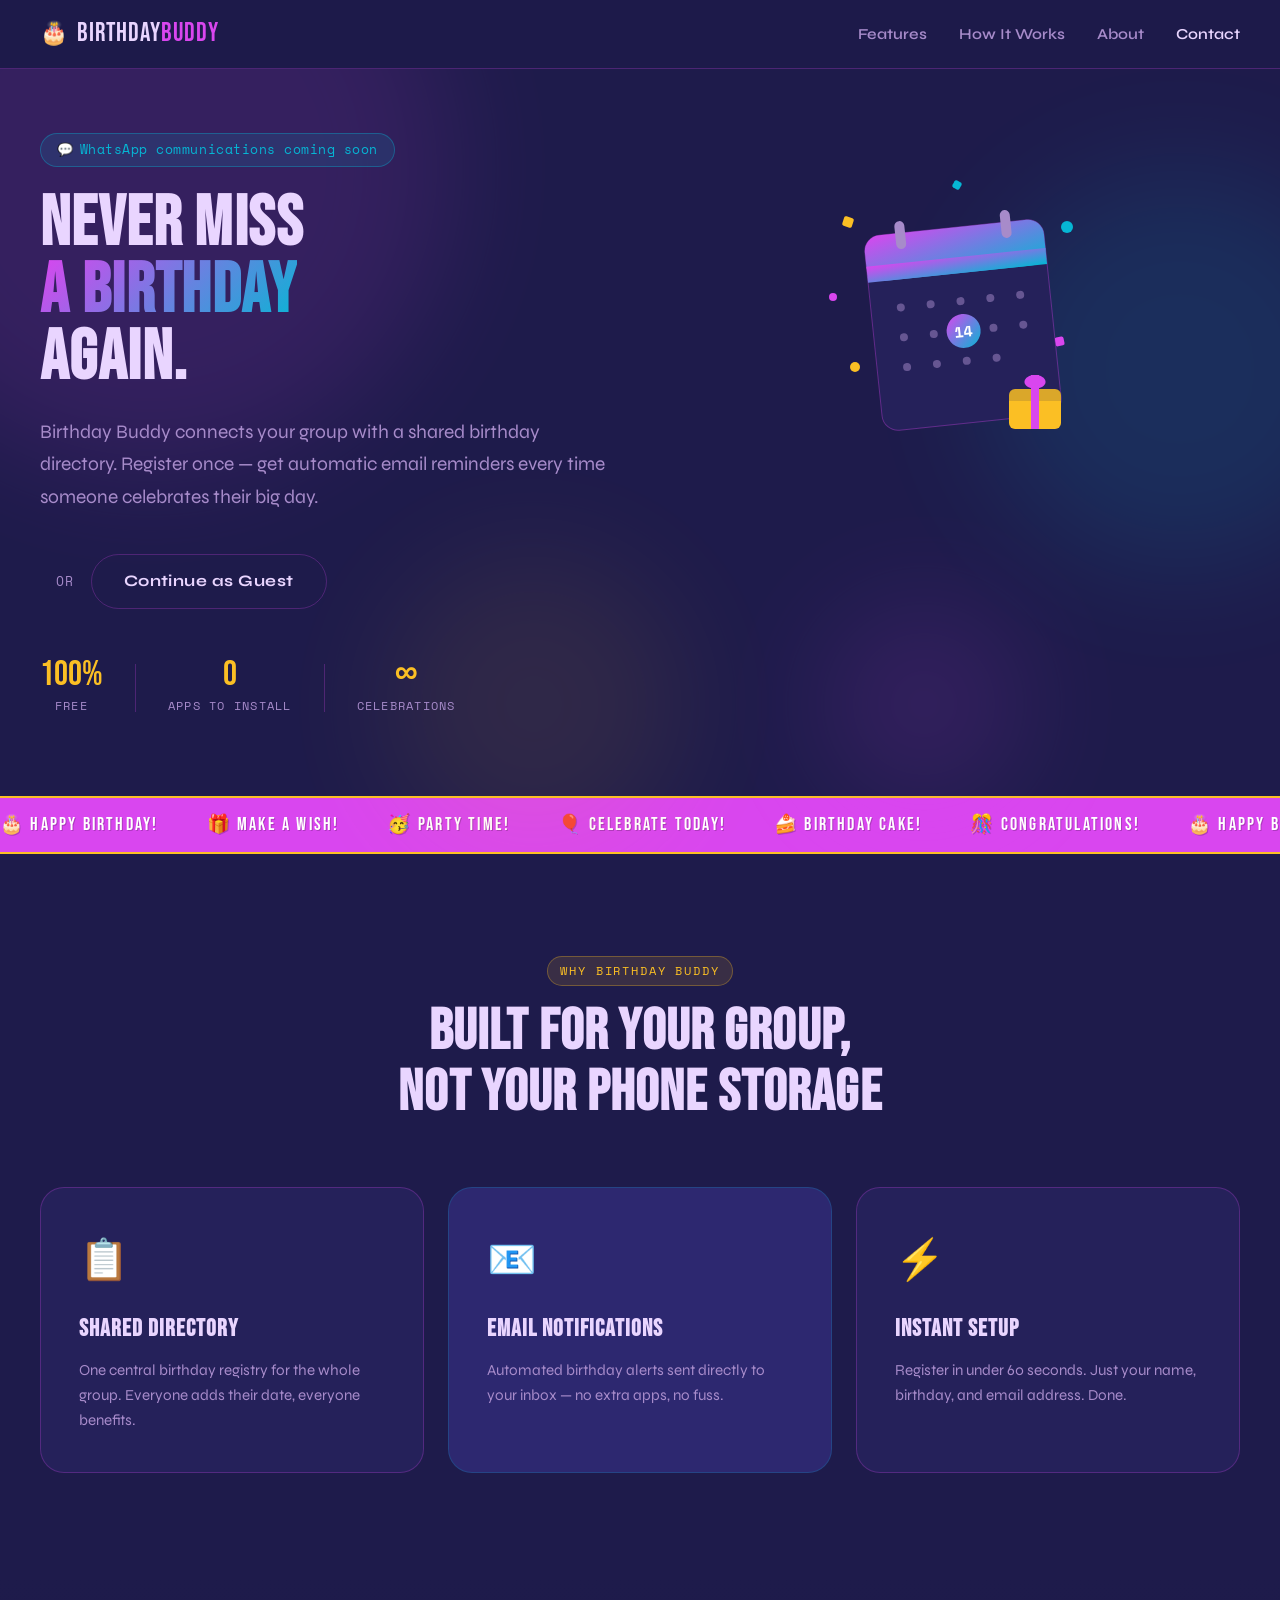
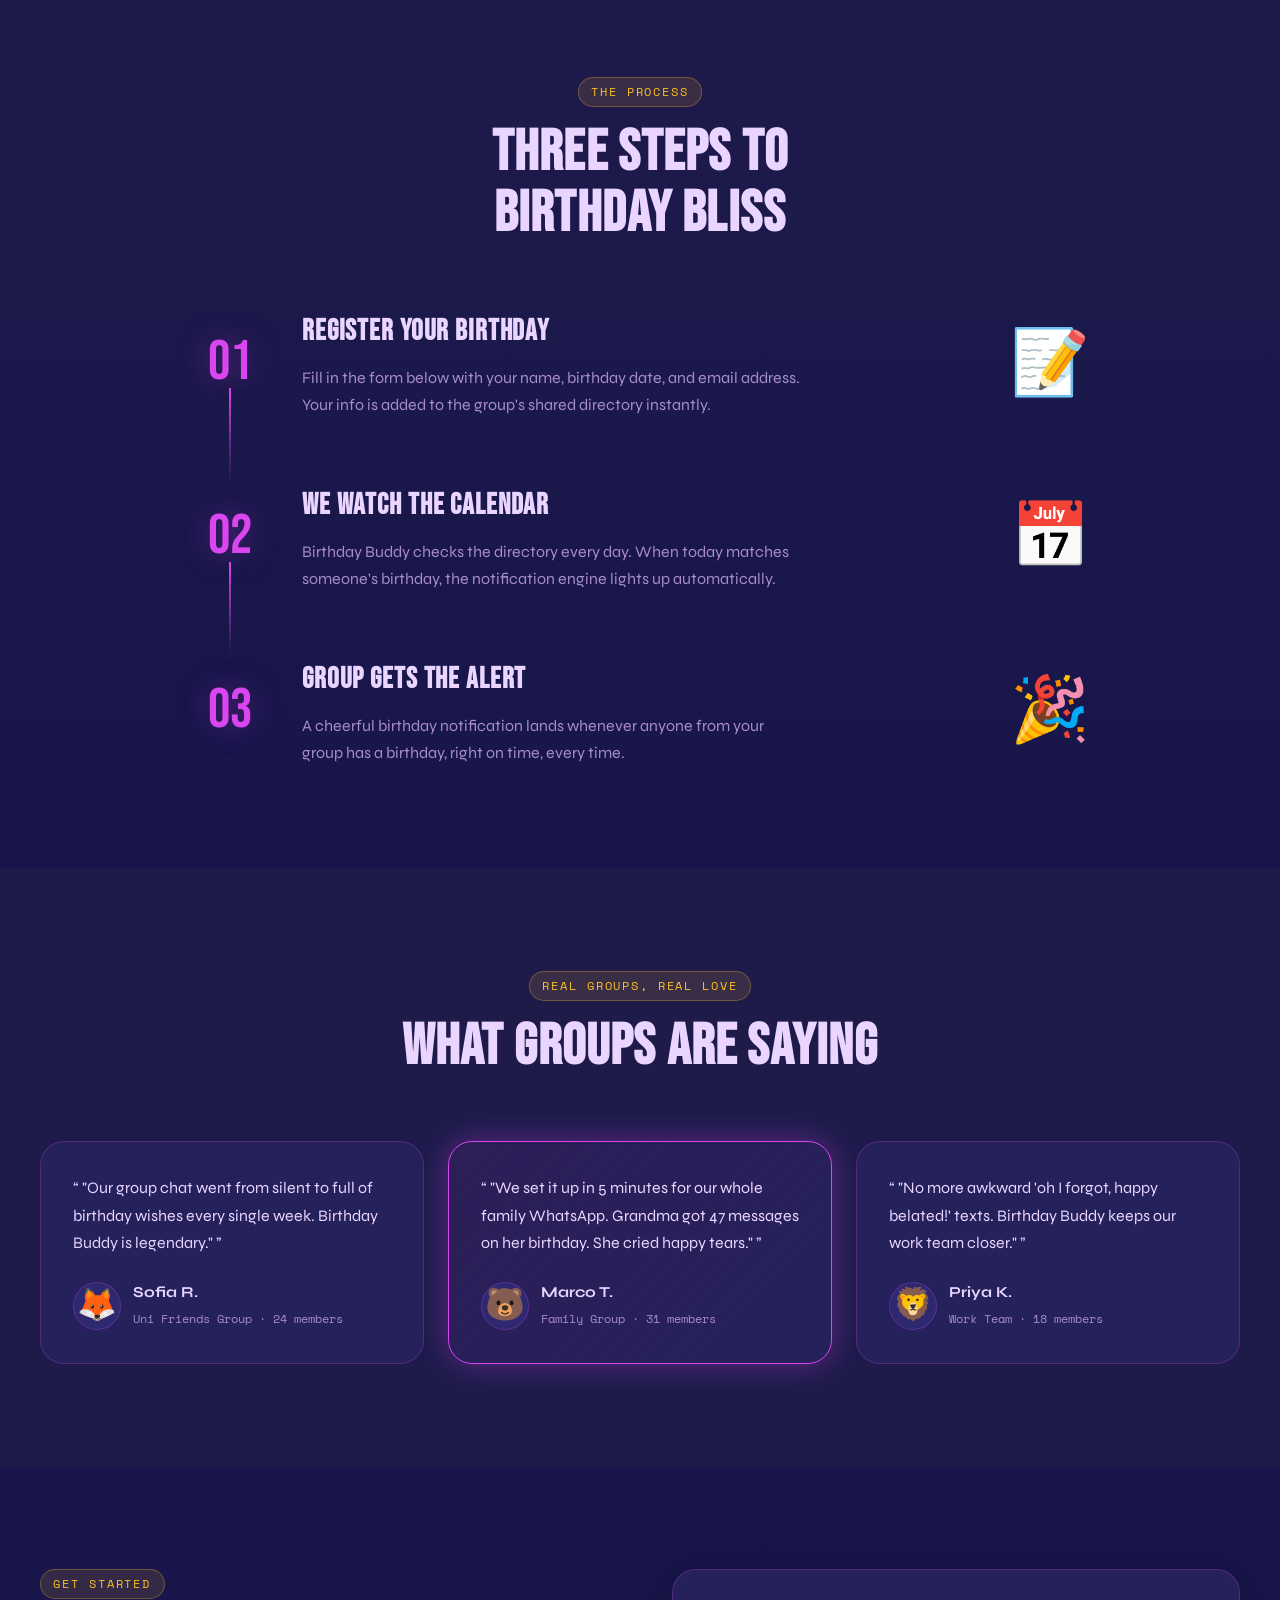
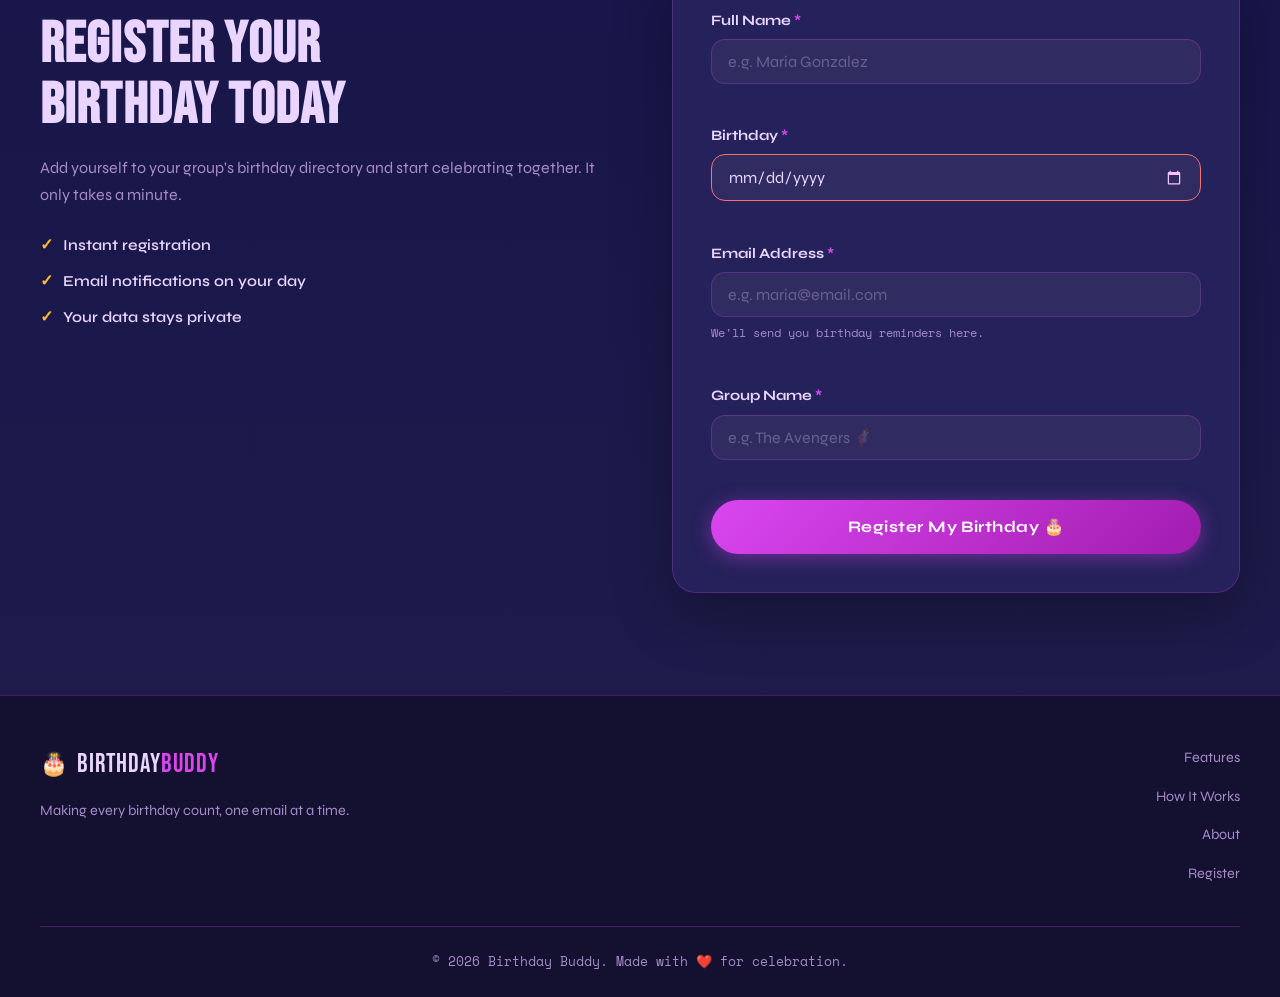
==== index.html @ da8ecb92 "Use absolute URLs for og:image and og:url Now that the site is deployed at birthday-buddy-ruby.verce" ====
<!DOCTYPE html>
<html lang="en">
<head>
  <meta charset="UTF-8" />
  <meta name="viewport" content="width=device-width, initial-scale=1.0" />
  <title>Birthday Buddy — Never Miss a Birthday Again</title>
  <meta name="description" content="Birthday Buddy lets group members register birthdays in a shared directory and receive automatic email notifications on the big day." />
  <meta property="og:type" content="website" />
  <meta property="og:url" content="https://birthday-buddy-ruby.vercel.app/" />
  <meta property="og:title" content="Birthday Buddy — Never Miss a Birthday Again" />
  <meta property="og:description" content="Birthday Buddy lets group members register birthdays in a shared directory and receive automatic email notifications on the big day." />
  <meta property="og:image" content="https://birthday-buddy-ruby.vercel.app/images/og-image.jpg" />
  <meta name="twitter:card" content="summary_large_image" />
  <link rel="preconnect" href="https://fonts.googleapis.com" />
  <link rel="preconnect" href="https://fonts.gstatic.com" crossorigin />
  <link href="https://fonts.googleapis.com/css2?family=Bebas+Neue&family=Syne:wght@400;600;700;800&family=Space+Mono:ital,wght@0,400;0,700;1,400&display=swap" rel="stylesheet" />
  <link rel="stylesheet" href="styles.css" />
  <!-- Google Identity Services -->
  <script src="https://accounts.google.com/gsi/client" async defer></script>
  <!-- EmailJS -->
  <script src="https://cdn.jsdelivr.net/npm/@emailjs/browser@4/dist/email.min.js"></script>
</head>
<body>

  <!-- ===== HEADER / NAV ===== -->
  <header class="site-header" role="banner">
    <nav class="nav container" aria-label="Main navigation">
      <a href="#" class="logo" aria-label="Birthday Buddy home">
        <span class="logo-icon" aria-hidden="true">🎂</span>
        <span class="logo-text">Birthday<span class="logo-accent">Buddy</span></span>
      </a>
      <button class="nav-toggle" aria-label="Open menu" aria-expanded="false" aria-controls="nav-menu">
        <span class="hamburger" aria-hidden="true"></span>
      </button>
      <ul class="nav-links" id="nav-menu" role="list">
        <li><a href="#features">Features</a></li>
        <li><a href="#how-it-works">How It Works</a></li>
        <li><a href="about.html">About</a></li>
        <li><a href="#contact">Contact</a></li>
        <li id="nav-auth-signed-in" hidden>
          <a href="dashboard.html" class="nav-user-link" aria-label="Go to your dashboard">
            <img id="nav-avatar" src="" alt="" class="nav-avatar" width="32" height="32" />
            <span id="nav-username"></span>
            <span class="nav-dashboard-label">Dashboard</span>
          </a>
        </li>
      </ul>
    </nav>
  </header>

  <!-- Join group banner — shown when arriving via invite link -->
  <div class="join-banner" id="join-banner" hidden role="status" aria-live="polite">
    <div class="container join-banner-inner">
      <span class="join-banner-icon" aria-hidden="true">🎉</span>
      <p>You've been invited to join <strong id="join-group-name"></strong> on Birthday Buddy — fill in your details below!</p>
      <button class="join-banner-close" id="join-banner-close" aria-label="Dismiss banner">✕</button>
    </div>
  </div>

  <main>

    <!-- ===== HERO ===== -->
    <section class="hero" aria-labelledby="hero-heading">
      <div class="hero-bg-shapes" aria-hidden="true">
        <span class="shape shape-1"></span>
        <span class="shape shape-2"></span>
        <span class="shape shape-3"></span>
        <span class="shape shape-4"></span>
      </div>
      <div class="container hero-inner">
        <div class="hero-copy">
          <div class="hero-badge">
            <span>💬</span> WhatsApp communications coming soon
          </div>
          <h1 id="hero-heading" class="hero-title">
            Never Miss<br />
            <span class="highlight">A Birthday</span><br />
            Again.
          </h1>
          <p class="hero-subtitle">
            Birthday Buddy connects your group with a shared birthday directory.
            Register once — get automatic email reminders every time someone celebrates their big day.
          </p>
          <!-- Signed-out: sign in or guest -->
          <div class="hero-auth" id="hero-auth-signed-out">
            <div id="hero-signin-container"></div>
            <span class="hero-auth-or" aria-hidden="true">or</span>
            <button class="btn btn-ghost" id="guest-btn">Continue as Guest</button>
          </div>
          <!-- Signed-in: go to dashboard -->
          <div class="hero-auth" id="hero-auth-signed-in" hidden>
            <a href="dashboard.html" class="btn btn-primary">My Profile</a>
            <a href="#how-it-works" class="btn btn-ghost">See How It Works</a>
          </div>
          <div class="hero-stats" role="list" aria-label="Key stats">
            <div class="stat" role="listitem">
              <span class="stat-value">100%</span>
              <span class="stat-label">Free</span>
            </div>
            <div class="stat-divider" aria-hidden="true"></div>
            <div class="stat" role="listitem">
              <span class="stat-value">0</span>
              <span class="stat-label">Apps to Install</span>
            </div>
            <div class="stat-divider" aria-hidden="true"></div>
            <div class="stat" role="listitem">
              <span class="stat-value">∞</span>
              <span class="stat-label">Celebrations</span>
            </div>
          </div>
        </div>

        <div class="hero-illustration" aria-hidden="true">
          <svg viewBox="0 0 320 320" fill="none" xmlns="http://www.w3.org/2000/svg">
            <defs>
              <linearGradient id="hero-illo-gradient" x1="0" y1="0" x2="1" y2="1">
                <stop offset="0" stop-color="#D946EF"/>
                <stop offset="1" stop-color="#06B6D4"/>
              </linearGradient>
            </defs>

            <!-- confetti -->
            <g>
              <g transform="rotate(18 45 65)"><rect class="illo-bob" x="40" y="60" width="10" height="10" rx="2" fill="#FBBF24"/></g>
              <circle class="illo-bob-delay" cx="264" cy="70" r="6" fill="#06B6D4"/>
              <g transform="rotate(-12 256 184)"><rect class="illo-bob-delay" x="252" y="180" width="9" height="9" rx="2" fill="#D946EF"/></g>
              <circle class="illo-bob" cx="52" cy="210" r="5" fill="#FBBF24"/>
              <g transform="rotate(30 154 28)"><rect class="illo-bob" x="150" y="24" width="8" height="8" rx="2" fill="#06B6D4"/></g>
              <circle class="illo-bob-delay" cx="30" cy="140" r="4" fill="#D946EF"/>
            </g>

            <!-- calendar card -->
            <g transform="rotate(-6 160 168)">
              <rect x="70" y="70" width="180" height="196" rx="16" fill="var(--color-bg-card)" stroke="#D946EF" stroke-opacity="0.35"/>
              <rect x="70" y="70" width="180" height="46" rx="16" fill="url(#hero-illo-gradient)"/>
              <rect x="70" y="100" width="180" height="16" fill="url(#hero-illo-gradient)"/>
              <rect x="102" y="58" width="10" height="28" rx="5" fill="#a78bca"/>
              <rect x="208" y="58" width="10" height="28" rx="5" fill="#a78bca"/>

              <g fill="#a78bca" opacity="0.5">
                <circle cx="100" cy="144" r="4"/><circle cx="130" cy="144" r="4"/><circle cx="160" cy="144" r="4"/><circle cx="190" cy="144" r="4"/><circle cx="220" cy="144" r="4"/>
                <circle cx="100" cy="174" r="4"/><circle cx="130" cy="174" r="4"/><circle cx="190" cy="174" r="4"/><circle cx="220" cy="174" r="4"/>
                <circle cx="100" cy="204" r="4"/><circle cx="130" cy="204" r="4"/><circle cx="160" cy="204" r="4"/><circle cx="190" cy="204" r="4"/>
              </g>

              <circle cx="160" cy="174" r="17" fill="url(#hero-illo-gradient)"/>
              <text x="160" y="180" text-anchor="middle" font-family="var(--font-mono)" font-size="15" fill="white" font-weight="700">14</text>
            </g>

            <!-- gift box -->
            <g transform="translate(206 218)">
              <rect x="0" y="14" width="52" height="40" rx="6" fill="#FBBF24"/>
              <rect x="0" y="14" width="52" height="12" fill="#1E1B4B" opacity="0.15"/>
              <rect x="22" y="0" width="8" height="54" fill="#D946EF"/>
              <path d="M26 0 C14 0 10 12 26 14 C42 12 38 0 26 0Z" fill="#D946EF"/>
            </g>
          </svg>
        </div>
      </div>
      <div class="hero-marquee" aria-hidden="true">
        <div class="marquee-track">
          <span>🎂 Happy Birthday!</span>
          <span>🎁 Make a Wish!</span>
          <span>🥳 Party Time!</span>
          <span>🎈 Celebrate Today!</span>
          <span>🍰 Birthday Cake!</span>
          <span>🎊 Congratulations!</span>
          <span>🎂 Happy Birthday!</span>
          <span>🎁 Make a Wish!</span>
          <span>🥳 Party Time!</span>
          <span>🎈 Celebrate Today!</span>
          <span>🍰 Birthday Cake!</span>
          <span>🎊 Congratulations!</span>
        </div>
      </div>
    </section>

    <!-- ===== FEATURES ===== -->
    <section class="features section" id="features" aria-labelledby="features-heading">
      <div class="container">
        <div class="section-header">
          <p class="section-label">Why Birthday Buddy</p>
          <h2 id="features-heading" class="section-title">Built for Your Group,<br />Not Your Phone Storage</h2>
        </div>
        <div class="features-grid">

          <article class="feature-card" tabindex="0">
            <div class="feature-icon" aria-hidden="true">📋</div>
            <h3 class="feature-title">Shared Directory</h3>
            <p class="feature-desc">
              One central birthday registry for the whole group. Everyone adds their date, everyone benefits.
            </p>
          </article>

          <article class="feature-card feature-card--accent" tabindex="0">
            <div class="feature-icon" aria-hidden="true">📧</div>
            <h3 class="feature-title">Email Notifications</h3>
            <p class="feature-desc">
              Automated birthday alerts sent directly to your inbox — no extra apps, no fuss.
            </p>
          </article>

          <article class="feature-card" tabindex="0">
            <div class="feature-icon" aria-hidden="true">⚡</div>
            <h3 class="feature-title">Instant Setup</h3>
            <p class="feature-desc">
              Register in under 60 seconds. Just your name, birthday, and email address. Done.
            </p>
          </article>

        </div>
      </div>
    </section>

    <!-- ===== HOW IT WORKS ===== -->
    <section class="how-it-works section" id="how-it-works" aria-labelledby="hiw-heading">
      <div class="container">
        <div class="section-header">
          <p class="section-label">The Process</p>
          <h2 id="hiw-heading" class="section-title">Three Steps to<br />Birthday Bliss</h2>
        </div>
        <ol class="steps-list" role="list">

          <li class="step">
            <div class="step-number" aria-hidden="true">01</div>
            <div class="step-content">
              <h3 class="step-title">Register Your Birthday</h3>
              <p class="step-desc">
                Fill in the form below with your name, birthday date, and email address.
                Your info is added to the group's shared directory instantly.
              </p>
            </div>
            <div class="step-visual" aria-hidden="true">📝</div>
          </li>

          <li class="step step--reverse">
            <div class="step-number" aria-hidden="true">02</div>
            <div class="step-content">
              <h3 class="step-title">We Watch the Calendar</h3>
              <p class="step-desc">
                Birthday Buddy checks the directory every day. When today matches someone's birthday,
                the notification engine lights up automatically.
              </p>
            </div>
            <div class="step-visual" aria-hidden="true">📅</div>
          </li>

          <li class="step">
            <div class="step-number" aria-hidden="true">03</div>
            <div class="step-content">
              <h3 class="step-title">Group Gets the Alert</h3>
              <p class="step-desc">
                A cheerful birthday notification lands whenever anyone from your group has a birthday, right on time, every time.
              </p>
            </div>
            <div class="step-visual" aria-hidden="true">🎉</div>
          </li>

        </ol>
      </div>
    </section>

    <!-- ===== TESTIMONIALS ===== -->
    <section class="testimonials section" aria-labelledby="testimonials-heading">
      <div class="container">
        <div class="section-header">
          <p class="section-label">Real Groups, Real Love</p>
          <h2 id="testimonials-heading" class="section-title">What Groups Are Saying</h2>
        </div>
        <div class="testimonials-grid">

          <blockquote class="testimonial-card">
            <p class="testimonial-text">
              "Our group chat went from silent to full of birthday wishes every single week. Birthday Buddy is legendary."
            </p>
            <footer class="testimonial-author">
              <span class="author-avatar" aria-hidden="true">🦊</span>
              <div>
                <cite class="author-name">Sofia R.</cite>
                <span class="author-group">Uni Friends Group · 24 members</span>
              </div>
            </footer>
          </blockquote>

          <blockquote class="testimonial-card testimonial-card--featured">
            <p class="testimonial-text">
              "We set it up in 5 minutes for our whole family WhatsApp. Grandma got 47 messages on her birthday. She cried happy tears."
            </p>
            <footer class="testimonial-author">
              <span class="author-avatar" aria-hidden="true">🐻</span>
              <div>
                <cite class="author-name">Marco T.</cite>
                <span class="author-group">Family Group · 31 members</span>
              </div>
            </footer>
          </blockquote>

          <blockquote class="testimonial-card">
            <p class="testimonial-text">
              "No more awkward 'oh I forgot, happy belated!' texts. Birthday Buddy keeps our work team closer."
            </p>
            <footer class="testimonial-author">
              <span class="author-avatar" aria-hidden="true">🦁</span>
              <div>
                <cite class="author-name">Priya K.</cite>
                <span class="author-group">Work Team · 18 members</span>
              </div>
            </footer>
          </blockquote>

        </div>
      </div>
    </section>

    <!-- ===== CONTACT FORM ===== -->
    <section class="contact section" id="contact" aria-labelledby="contact-heading">
      <div class="container contact-inner">
        <div class="contact-info">
          <p class="section-label">Get Started</p>
          <h2 id="contact-heading" class="section-title">Register Your<br />Birthday Today</h2>
          <p class="contact-desc">
            Add yourself to your group's birthday directory and start celebrating together.
            It only takes a minute.
          </p>
          <ul class="contact-perks" role="list">
            <li><span aria-hidden="true">✓</span> Instant registration</li>
            <li><span aria-hidden="true">✓</span> Email notifications on your day</li>
            <li><span aria-hidden="true">✓</span> Your data stays private</li>
          </ul>
        </div>

        <div class="form-wrapper">
          <form class="contact-form" id="birthday-form" novalidate aria-label="Birthday registration form">
            <div class="form-group">
              <label for="full-name">Full Name <span class="required" aria-label="required">*</span></label>
              <input
                type="text"
                id="full-name"
                name="fullName"
                placeholder="e.g. Maria Gonzalez"
                autocomplete="name"
                required
                aria-required="true"
                aria-describedby="name-error"
              />
              <span class="field-error" id="name-error" role="alert" aria-live="polite"></span>
            </div>

            <div class="form-group">
              <label for="birthday">Birthday <span class="required" aria-label="required">*</span></label>
              <input
                type="date"
                id="birthday"
                name="birthday"
                required
                aria-required="true"
                aria-describedby="birthday-error"
              />
              <span class="field-error" id="birthday-error" role="alert" aria-live="polite"></span>
            </div>

            <div class="form-group">
              <label for="email">Email Address <span class="required" aria-label="required">*</span></label>
              <input
                type="email"
                id="email"
                name="email"
                placeholder="e.g. maria@email.com"
                autocomplete="email"
                required
                aria-required="true"
                aria-describedby="email-error email-hint"
              />
              <span class="field-hint" id="email-hint">We'll send you birthday reminders here.</span>
              <span class="field-error" id="email-error" role="alert" aria-live="polite"></span>
            </div>

            <div class="form-group">
              <label for="group-name">Group Name <span class="required" aria-label="required">*</span></label>
              <input
                type="text"
                id="group-name"
                name="groupName"
                placeholder="e.g. The Avengers 🦸"
                required
                aria-required="true"
                aria-describedby="group-error"
              />
              <span class="field-error" id="group-error" role="alert" aria-live="polite"></span>
            </div>

            <button type="submit" class="btn btn-primary btn-full">
              <span class="btn-text">Register My Birthday 🎂</span>
              <span class="btn-loading" aria-hidden="true">Sending...</span>
            </button>

            <div class="form-success" id="form-success" role="alert" aria-live="polite" hidden>
              <span aria-hidden="true">🎉</span>
              <strong>You're on the list!</strong> Check your inbox — we've sent you a confirmation. You'll receive email reminders on every group member's birthday.
            </div>
          </form>
        </div>
      </div>
    </section>

  </main>

  <!-- ===== GROUP BIRTHDAY VIEW (shown after guest registers via invite) ===== -->
  <section class="group-view section" id="group-view" hidden aria-labelledby="group-view-heading">
    <div class="container">
      <div class="section-header">
        <p class="section-label">Your Group</p>
        <h2 id="group-view-heading" class="section-title">Birthdays in<br /><span id="group-view-name"></span></h2>
      </div>
      <div id="group-members-list" class="group-members-grid"></div>
      <div class="group-view-cta" id="group-view-cta">
        <div class="group-view-cta-card">
          <div class="group-view-cta-icon" aria-hidden="true">🎂</div>
          <h3 class="group-view-cta-title">Want to create your own group?</h3>
          <p class="group-view-cta-desc">Sign in with Google to create and manage birthday groups for your friends, family, or team.</p>
          <div id="group-view-signin"></div>
        </div>
      </div>
    </div>
  </section>

  <!-- ===== FOOTER ===== -->
  <footer class="site-footer" role="contentinfo">
    <div class="container footer-inner">
      <div class="footer-brand">
        <a href="#" class="logo" aria-label="Birthday Buddy home">
          <span class="logo-icon" aria-hidden="true">🎂</span>
          <span class="logo-text">Birthday<span class="logo-accent">Buddy</span></span>
        </a>
        <p class="footer-tagline">Making every birthday count, one email at a time.</p>
      </div>
      <nav class="footer-nav" aria-label="Footer navigation">
        <ul role="list">
          <li><a href="#features">Features</a></li>
          <li><a href="#how-it-works">How It Works</a></li>
          <li><a href="about.html">About</a></li>
          <li><a href="#contact">Register</a></li>
        </ul>
      </nav>
    </div>
    <div class="footer-bottom container">
      <p>&copy; <span id="footer-year"></span> Birthday Buddy. Made with <span aria-label="love">❤️</span> for celebration.</p>
    </div>
  </footer>

  <script src="app.js"></script>
</body>
</html>
---- styles.css ----
/* =============================================
   BIRTHDAY BUDDY — RETRO VINTAGE STYLESHEET
   ============================================= */

/* === TOKENS === */
:root {
  --color-primary:    #D946EF;
  --color-secondary:  #06B6D4;
  --color-accent:     #FBBF24;
  --color-bg:         #1E1B4B;
  --color-bg-card:    #25215a;
  --color-bg-card2:   #2d2870;
  --color-text:       #E9D5FF;
  --color-text-muted: #a78bca;
  --color-border:     rgba(217,70,239,0.25);

  --font-display: 'Bebas Neue', sans-serif;
  --font-body:    'Syne', sans-serif;
  --font-mono:    'Space Mono', monospace;

  --radius-sm:  6px;
  --radius-md:  14px;
  --radius-lg:  24px;
  --radius-pill: 999px;

  --shadow-glow-primary:   0 0 30px rgba(217,70,239,0.35);
  --shadow-glow-secondary: 0 0 30px rgba(6,182,212,0.35);
  --shadow-glow-accent:    0 0 24px rgba(251,191,36,0.4);

  --transition: 0.25s ease;
  --container-w: 1200px;
  --section-py: clamp(4rem, 8vw, 7rem);
}

/* === RESET === */
*, *::before, *::after { box-sizing: border-box; margin: 0; padding: 0; }

html { scroll-behavior: smooth; -webkit-text-size-adjust: 100%; }

body {
  background-color: var(--color-bg);
  color: var(--color-text);
  font-family: var(--font-body);
  font-size: 1rem;
  line-height: 1.65;
  overflow-x: hidden;
}

img, svg { display: block; max-width: 100%; }
a { color: inherit; text-decoration: none; }
ul, ol { list-style: none; }
button { cursor: pointer; border: none; background: none; font: inherit; }

/* === FOCUS VISIBLE === */
:focus-visible {
  outline: 2px solid var(--color-accent);
  outline-offset: 3px;
  border-radius: var(--radius-sm);
}

/* === SCROLLBAR === */
::-webkit-scrollbar { width: 8px; }
::-webkit-scrollbar-track { background: var(--color-bg); }
::-webkit-scrollbar-thumb { background: var(--color-primary); border-radius: var(--radius-pill); }

/* === CONTAINER === */
.container {
  width: min(var(--container-w), 100% - 2rem);
  margin-inline: auto;
}

/* === SECTION === */
.section { padding-block: var(--section-py); }

.section-header {
  text-align: center;
  margin-bottom: clamp(2.5rem, 5vw, 4rem);
}

.section-label {
  display: inline-block;
  font-family: var(--font-mono);
  font-size: 0.78rem;
  letter-spacing: 0.15em;
  text-transform: uppercase;
  color: var(--color-accent);
  background: rgba(251,191,36,0.12);
  border: 1px solid rgba(251,191,36,0.3);
  padding: 0.3em 1em;
  border-radius: var(--radius-pill);
  margin-bottom: 1rem;
}

.section-title {
  font-family: var(--font-display);
  font-size: clamp(2.4rem, 5vw, 3.6rem);
  line-height: 1.05;
  letter-spacing: 0.02em;
}

/* =============================================
   BUTTONS
   ============================================= */
.btn {
  display: inline-flex;
  align-items: center;
  justify-content: center;
  gap: 0.5rem;
  padding: 0.85em 2em;
  border-radius: var(--radius-pill);
  font-family: var(--font-body);
  font-weight: 700;
  font-size: 1rem;
  letter-spacing: 0.03em;
  transition: transform var(--transition), box-shadow var(--transition), background var(--transition);
  white-space: nowrap;
}

.btn:hover  { transform: translateY(-2px); }
.btn:active { transform: translateY(0); }

.btn-primary {
  background: linear-gradient(135deg, var(--color-primary), #a21caf);
  color: #fff;
  box-shadow: 0 4px 20px rgba(217,70,239,0.4);
}
.btn-primary:hover { box-shadow: 0 6px 28px rgba(217,70,239,0.6); }

.btn-ghost {
  background: transparent;
  color: var(--color-text);
  border: 1.5px solid var(--color-border);
}
.btn-ghost:hover {
  border-color: var(--color-primary);
  color: var(--color-primary);
  box-shadow: var(--shadow-glow-primary);
}

.btn-sm { padding: 0.55em 1.3em; font-size: 0.9rem; }
.btn-full { width: 100%; }

/* =============================================
   HEADER / NAV
   ============================================= */
.site-header {
  position: sticky;
  top: 0;
  z-index: 100;
  background: rgba(30,27,75,0.82);
  backdrop-filter: blur(14px);
  border-bottom: 1px solid var(--color-border);
}

.nav {
  display: flex;
  align-items: center;
  justify-content: space-between;
  gap: 1rem;
  height: 68px;
}

.logo {
  display: flex;
  align-items: center;
  gap: 0.5rem;
  font-family: var(--font-display);
  font-size: 1.6rem;
  letter-spacing: 0.04em;
  transition: opacity var(--transition);
}
.logo:hover { opacity: 0.85; }
.logo-icon { font-size: 1.4rem; }
.logo-accent { color: var(--color-primary); }

.nav-links {
  display: flex;
  align-items: center;
  gap: 2rem;
}

.nav-links a {
  font-size: 0.95rem;
  font-weight: 600;
  color: var(--color-text-muted);
  transition: color var(--transition);
  position: relative;
}
.nav-links a:not(.btn)::after {
  content: '';
  position: absolute;
  bottom: -3px; left: 0; right: 100%;
  height: 2px;
  background: var(--color-primary);
  transition: right var(--transition);
  border-radius: var(--radius-pill);
}
.nav-links a:not(.btn):hover { color: var(--color-text); }
.nav-links a:not(.btn):hover::after { right: 0; }

/* Hamburger */
.nav-toggle {
  display: none;
  width: 36px;
  height: 36px;
  position: relative;
  align-items: center;
  justify-content: center;
}
.hamburger,
.hamburger::before,
.hamburger::after {
  display: block;
  width: 22px;
  height: 2px;
  background: var(--color-text);
  border-radius: var(--radius-pill);
  transition: transform var(--transition), opacity var(--transition);
}
.hamburger { position: relative; }
.hamburger::before,
.hamburger::after {
  content: '';
  position: absolute;
  left: 0;
}
.hamburger::before { top: -7px; }
.hamburger::after  { top: 7px; }

.nav-toggle[aria-expanded="true"] .hamburger { background: transparent; }
.nav-toggle[aria-expanded="true"] .hamburger::before { transform: rotate(45deg) translate(5px, 5px); }
.nav-toggle[aria-expanded="true"] .hamburger::after  { transform: rotate(-45deg) translate(5px, -5px); }

/* =============================================
   HERO
   ============================================= */
.hero {
  position: relative;
  overflow: hidden;
  padding-block: clamp(2rem, 5vw, 4rem) 0;
}

/* Retro background decorations */
.hero-bg-shapes { position: absolute; inset: 0; pointer-events: none; z-index: 0; }

.shape {
  position: absolute;
  border-radius: 50%;
  opacity: 0.12;
  filter: blur(60px);
}
.shape-1 {
  width: 600px; height: 600px;
  background: var(--color-primary);
  top: -200px; left: -150px;
  animation: float 8s ease-in-out infinite;
}
.shape-2 {
  width: 400px; height: 400px;
  background: var(--color-secondary);
  top: 100px; right: -100px;
  animation: float 10s ease-in-out infinite reverse;
}
.shape-3 {
  width: 300px; height: 300px;
  background: var(--color-accent);
  bottom: 0; left: 30%;
  opacity: 0.08;
  animation: float 12s ease-in-out infinite 2s;
}
.shape-4 {
  width: 200px; height: 200px;
  background: var(--color-primary);
  bottom: 50px; right: 20%;
  animation: float 9s ease-in-out infinite 1s;
}

@keyframes float {
  0%, 100% { transform: translateY(0) scale(1); }
  50%       { transform: translateY(-30px) scale(1.05); }
}

.illo-bob { animation: illo-bob 3.2s ease-in-out infinite; }
.illo-bob-delay { animation: illo-bob 3.2s ease-in-out infinite -1.6s; }

@keyframes illo-bob {
  0%, 100% { transform: translateY(0); }
  50%       { transform: translateY(-6px); }
}

.hero-inner {
  position: relative;
  z-index: 1;
  text-align: center;
  padding-bottom: clamp(3rem, 6vw, 5rem);
}

.hero-illustration {
  display: none;
}

@media (min-width: 901px) {
  .hero-inner {
    display: grid;
    grid-template-columns: 1.05fr 0.95fr;
    align-items: start;
    gap: 2rem;
    text-align: left;
  }

  .hero-copy .hero-title { font-size: clamp(2.6rem, 5.5vw, 4.75rem); }
  .hero-copy .hero-subtitle { margin-inline: 0; }
  .hero-copy .hero-auth,
  .hero-copy .hero-stats { justify-content: flex-start; }

  .hero-illustration {
    display: flex;
    align-items: center;
    justify-content: center;
    padding-top: 1.5rem;
  }
  .hero-illustration svg {
    width: 100%;
    max-width: 320px;
  }
}

.hero-badge {
  display: inline-flex;
  align-items: center;
  gap: 0.4rem;
  background: rgba(6,182,212,0.12);
  border: 1px solid rgba(6,182,212,0.35);
  color: var(--color-secondary);
  font-family: var(--font-mono);
  font-size: 0.82rem;
  padding: 0.4em 1.2em;
  border-radius: var(--radius-pill);
  margin-bottom: 1.5rem;
  letter-spacing: 0.04em;
}

.hero-title {
  font-family: var(--font-display);
  font-size: clamp(4rem, 12vw, 8.5rem);
  line-height: 0.95;
  letter-spacing: 0.02em;
  margin-bottom: 1.5rem;
}

.highlight {
  background: linear-gradient(135deg, var(--color-primary) 0%, var(--color-secondary) 100%);
  -webkit-background-clip: text;
  -webkit-text-fill-color: transparent;
  background-clip: text;
  display: inline-block;
}

.hero-subtitle {
  max-width: 580px;
  margin-inline: auto;
  margin-bottom: 2.5rem;
  font-size: clamp(1rem, 2.5vw, 1.2rem);
  color: var(--color-text-muted);
  line-height: 1.7;
}

.hero-actions {
  display: flex;
  flex-wrap: wrap;
  gap: 1rem;
  justify-content: center;
  margin-bottom: 3rem;
}

.hero-auth {
  display: flex;
  flex-wrap: wrap;
  align-items: center;
  justify-content: center;
  gap: 1rem;
  margin-bottom: 3rem;
}
.hero-auth-or {
  font-family: var(--font-mono);
  font-size: 0.8rem;
  color: var(--color-text-muted);
  text-transform: uppercase;
  letter-spacing: 0.1em;
}

.hero-stats {
  display: flex;
  align-items: center;
  justify-content: center;
  gap: 2rem;
  flex-wrap: wrap;
}

.stat { text-align: center; }
.stat-value {
  display: block;
  font-family: var(--font-display);
  font-size: 2.2rem;
  color: var(--color-accent);
  line-height: 1;
}
.stat-label {
  font-size: 0.78rem;
  font-family: var(--font-mono);
  color: var(--color-text-muted);
  text-transform: uppercase;
  letter-spacing: 0.1em;
}
.stat-divider {
  width: 1px;
  height: 48px;
  background: var(--color-border);
}

/* Marquee */
.hero-marquee {
  width: 100%;
  overflow: hidden;
  background: var(--color-primary);
  padding-block: 0.75rem;
  margin-top: 0;
  border-top: 2px solid var(--color-accent);
  border-bottom: 2px solid var(--color-accent);
}

.marquee-track {
  display: flex;
  gap: 3rem;
  width: max-content;
  animation: marquee 24s linear infinite;
}
.marquee-track span {
  font-family: var(--font-display);
  font-size: 1.15rem;
  letter-spacing: 0.12em;
  color: #fff;
  white-space: nowrap;
  text-shadow: 1px 1px 0 rgba(0,0,0,0.2);
}

@keyframes marquee {
  from { transform: translateX(0); }
  to   { transform: translateX(-50%); }
}

/* =============================================
   FEATURES
   ============================================= */
.features { background: var(--color-bg); }

.features-grid {
  display: grid;
  grid-template-columns: repeat(3, 1fr);
  gap: 1.5rem;
}

.feature-card {
  background: var(--color-bg-card);
  border: 1px solid var(--color-border);
  border-radius: var(--radius-lg);
  padding: clamp(1.5rem, 3vw, 2.5rem);
  transition: transform var(--transition), box-shadow var(--transition), border-color var(--transition);
  cursor: default;
  position: relative;
  overflow: hidden;
}
.feature-card::before {
  content: '';
  position: absolute;
  inset: 0;
  background: linear-gradient(135deg, rgba(217,70,239,0.04), transparent 60%);
  opacity: 0;
  transition: opacity var(--transition);
}
.feature-card:hover,
.feature-card:focus { transform: translateY(-4px); box-shadow: var(--shadow-glow-primary); border-color: var(--color-primary); }
.feature-card:hover::before,
.feature-card:focus::before { opacity: 1; }

.feature-card--accent { background: var(--color-bg-card2); border-color: rgba(6,182,212,0.2); }
.feature-card--accent:hover,
.feature-card--accent:focus { box-shadow: var(--shadow-glow-secondary); border-color: var(--color-secondary); }
.feature-card--accent::before { background: linear-gradient(135deg, rgba(6,182,212,0.06), transparent 60%); }

.feature-icon {
  font-size: 2.5rem;
  margin-bottom: 1rem;
  display: inline-block;
  transition: transform 0.3s ease;
}
.feature-card:hover .feature-icon { transform: scale(1.15) rotate(-4deg); }

.feature-title {
  font-family: var(--font-display);
  font-size: 1.5rem;
  letter-spacing: 0.04em;
  margin-bottom: 0.6rem;
}

.feature-desc { color: var(--color-text-muted); font-size: 0.95rem; }

/* =============================================
   HOW IT WORKS
   ============================================= */
.how-it-works {
  background: linear-gradient(180deg, var(--color-bg) 0%, #17154a 100%);
  position: relative;
}

.steps-list {
  display: flex;
  flex-direction: column;
  gap: 4rem;
  max-width: 900px;
  margin-inline: auto;
  counter-reset: step;
}

.step {
  display: grid;
  grid-template-columns: 80px 1fr auto;
  gap: 2rem;
  align-items: center;
  position: relative;
}

.step::before {
  content: '';
  position: absolute;
  left: 39px;
  top: 80px;
  bottom: -4rem;
  width: 2px;
  background: linear-gradient(to bottom, var(--color-primary), transparent);
}
.step:last-child::before { display: none; }

.step-number {
  font-family: var(--font-display);
  font-size: 3.5rem;
  line-height: 1;
  color: var(--color-primary);
  text-shadow: var(--shadow-glow-primary);
  width: 80px;
  text-align: center;
  flex-shrink: 0;
}

.step-content { flex: 1; }

.step-title {
  font-family: var(--font-display);
  font-size: 1.8rem;
  letter-spacing: 0.03em;
  margin-bottom: 0.6rem;
}
.step-desc { color: var(--color-text-muted); max-width: 500px; }

.step-visual {
  font-size: 4rem;
  flex-shrink: 0;
  animation: bob 3s ease-in-out infinite;
}
.step:nth-child(2) .step-visual { animation-delay: 0.5s; }
.step:nth-child(3) .step-visual { animation-delay: 1s; }

@keyframes bob {
  0%, 100% { transform: translateY(0); }
  50%       { transform: translateY(-8px); }
}

/* =============================================
   TESTIMONIALS
   ============================================= */
.testimonials { background: var(--color-bg); }

.testimonials-grid {
  display: grid;
  grid-template-columns: repeat(auto-fit, minmax(280px, 1fr));
  gap: 1.5rem;
}

.testimonial-card {
  background: var(--color-bg-card);
  border: 1px solid var(--color-border);
  border-radius: var(--radius-lg);
  padding: 2rem;
  display: flex;
  flex-direction: column;
  gap: 1.5rem;
  transition: transform var(--transition), box-shadow var(--transition);
}
.testimonial-card:hover { transform: translateY(-4px); box-shadow: var(--shadow-glow-primary); }

.testimonial-card--featured {
  border-color: var(--color-primary);
  background: linear-gradient(135deg, rgba(217,70,239,0.08), var(--color-bg-card));
  box-shadow: var(--shadow-glow-primary);
}

.testimonial-text {
  font-size: 1rem;
  color: var(--color-text);
  line-height: 1.7;
  flex: 1;
}
.testimonial-text::before { content: '\201C'; }
.testimonial-text::after  { content: '\201D'; }

.testimonial-author {
  display: flex;
  align-items: center;
  gap: 0.75rem;
}
.author-avatar {
  font-size: 2rem;
  width: 48px; height: 48px;
  background: var(--color-bg-card2);
  border-radius: 50%;
  display: flex;
  align-items: center;
  justify-content: center;
  border: 1.5px solid var(--color-border);
  flex-shrink: 0;
}
.author-name {
  display: block;
  font-style: normal;
  font-weight: 700;
  font-size: 0.95rem;
}
.author-group {
  font-size: 0.78rem;
  font-family: var(--font-mono);
  color: var(--color-text-muted);
}

/* =============================================
   CONTACT / FORM
   ============================================= */
.contact {
  background: linear-gradient(180deg, #17154a 0%, var(--color-bg) 100%);
}

.contact-inner {
  display: grid;
  grid-template-columns: 1fr 1fr;
  gap: clamp(2rem, 5vw, 5rem);
  align-items: start;
}

.contact-desc {
  color: var(--color-text-muted);
  margin-block: 1.2rem;
  font-size: 1rem;
}

.contact-perks {
  display: flex;
  flex-direction: column;
  gap: 0.6rem;
  margin-top: 1.5rem;
}
.contact-perks li {
  display: flex;
  align-items: center;
  gap: 0.6rem;
  font-weight: 600;
  font-size: 0.95rem;
}
.contact-perks li span {
  color: var(--color-accent);
  font-size: 1rem;
}

/* Form */
.form-wrapper {
  background: var(--color-bg-card);
  border: 1px solid var(--color-border);
  border-radius: var(--radius-lg);
  padding: clamp(1.5rem, 3vw, 2.5rem);
  box-shadow: 0 20px 60px rgba(0,0,0,0.3);
}

.contact-form {
  display: flex;
  flex-direction: column;
  gap: 1.25rem;
}

.form-group { display: flex; flex-direction: column; gap: 0.4rem; }

.form-group label {
  font-weight: 700;
  font-size: 0.9rem;
  color: var(--color-text);
}
.required { color: var(--color-primary); }
.optional  { font-weight: 400; color: var(--color-text-muted); font-size: 0.82rem; }

.form-group input,
.form-group textarea {
  background: rgba(255,255,255,0.05);
  border: 1.5px solid var(--color-border);
  border-radius: var(--radius-md);
  padding: 0.75em 1em;
  color: var(--color-text);
  font-family: var(--font-body);
  font-size: 1rem;
  width: 100%;
  transition: border-color var(--transition), box-shadow var(--transition), background var(--transition);
}
.form-group input::placeholder,
.form-group textarea::placeholder { color: rgba(233,213,255,0.3); }

.form-group input:focus,
.form-group textarea:focus {
  outline: none;
  border-color: var(--color-primary);
  background: rgba(217,70,239,0.06);
  box-shadow: 0 0 0 3px rgba(217,70,239,0.15);
}

.form-group input[type="date"]::-webkit-calendar-picker-indicator {
  filter: invert(0.8) sepia(1) saturate(3) hue-rotate(240deg);
  cursor: pointer;
}

.form-group textarea { resize: vertical; min-height: 90px; }

.field-hint {
  font-size: 0.78rem;
  color: var(--color-text-muted);
  font-family: var(--font-mono);
}

.field-error {
  font-size: 0.8rem;
  color: #f87171;
  font-family: var(--font-mono);
  min-height: 1.1em;
  display: block;
}

.form-group:has(input:invalid:not(:placeholder-shown)) input,
.form-group:has(textarea:invalid:not(:placeholder-shown)) textarea {
  border-color: #f87171;
}

/* Form states */
.btn-loading { display: none; }
.btn.is-loading .btn-text    { display: none; }
.btn.is-loading .btn-loading { display: block; }
.btn.is-loading { opacity: 0.75; pointer-events: none; }

.form-success {
  display: flex;
  align-items: center;
  gap: 0.75rem;
  background: rgba(6,182,212,0.12);
  border: 1px solid rgba(6,182,212,0.4);
  border-radius: var(--radius-md);
  padding: 1rem 1.25rem;
  font-size: 0.95rem;
  color: var(--color-secondary);
}
.form-success[hidden] { display: none; }
.form-success span { font-size: 1.5rem; }

/* =============================================
   FOOTER
   ============================================= */
.site-footer {
  background: #131030;
  border-top: 1px solid var(--color-border);
  padding-block: 3rem 1.5rem;
}

.footer-inner {
  display: flex;
  justify-content: space-between;
  align-items: flex-start;
  gap: 2rem;
  flex-wrap: wrap;
  margin-bottom: 2.5rem;
}

.footer-brand { max-width: 320px; }
.footer-tagline {
  margin-top: 0.75rem;
  font-size: 0.9rem;
  color: var(--color-text-muted);
  line-height: 1.6;
}

.footer-nav ul {
  display: flex;
  flex-direction: column;
  gap: 0.75rem;
  align-items: flex-end;
}
.footer-nav a {
  font-size: 0.9rem;
  color: var(--color-text-muted);
  transition: color var(--transition);
}
.footer-nav a:hover { color: var(--color-primary); }

.footer-bottom {
  border-top: 1px solid var(--color-border);
  padding-top: 1.5rem;
  text-align: center;
  font-size: 0.82rem;
  color: var(--color-text-muted);
  font-family: var(--font-mono);
}

/* =============================================
   RESPONSIVE
   ============================================= */

/* Tablet */
@media (max-width: 900px) {
  .contact-inner {
    grid-template-columns: 1fr;
  }
  .contact-info .section-title { font-size: clamp(2rem, 5vw, 3rem); }

  .step { grid-template-columns: 60px 1fr; }
  .step-visual { display: none; }
  .step-number { font-size: 2.8rem; width: 60px; }
  .step::before { left: 29px; top: 70px; }
}

/* Mobile */
@media (max-width: 640px) {
  :root { --section-py: clamp(3rem, 8vw, 5rem); }

  /* Nav */
  .nav-toggle {
    display: flex;
  }

  .nav-links {
    display: none;
    flex-direction: column;
    align-items: stretch;
    position: absolute;
    top: 68px;
    left: 0;
    right: 0;
    background: rgba(19,16,48,0.98);
    backdrop-filter: blur(16px);
    border-bottom: 1px solid var(--color-border);
    padding: 1.5rem 1rem 2rem;
    gap: 0;
    z-index: 99;
  }
  .nav-links.is-open { display: flex; }

  .nav-links li { border-bottom: 1px solid var(--color-border); }
  .nav-links li:last-child { border: none; margin-top: 1rem; }
  .nav-links a:not(.btn) {
    display: block;
    padding: 0.9rem 0.5rem;
    font-size: 1.1rem;
  }
  .nav-links a:not(.btn)::after { display: none; }
  .nav-links .btn { width: 100%; }

  /* Hero */
  .hero-title { font-size: clamp(3.2rem, 16vw, 5.5rem); }
  .hero-actions { flex-direction: column; align-items: center; }
  .hero-actions .btn { width: 100%; max-width: 320px; }
  .hero-stats { gap: 1.2rem; }
  .stat-divider { height: 36px; }

  /* Steps */
  .step {
    grid-template-columns: 50px 1fr;
    gap: 1rem;
  }
  .step-number { font-size: 2.2rem; width: 50px; }
  .step::before { left: 24px; top: 60px; }
  .step-title { font-size: 1.4rem; }

  /* Testimonials */
  .testimonials-grid { grid-template-columns: 1fr; }

  /* Features */
  .features-grid { grid-template-columns: 1fr; }

  /* Footer */
  .footer-inner { flex-direction: column; align-items: center; text-align: center; }
  .footer-nav ul { align-items: center; flex-direction: row; flex-wrap: wrap; justify-content: center; }
  .footer-brand { max-width: 100%; }
}

/* =============================================
   NAV AUTH STATES
   ============================================= */

.nav-user-link {
  display: flex;
  align-items: center;
  gap: 0.55rem;
  padding: 0.35rem 0.75rem 0.35rem 0.35rem;
  border-radius: var(--radius-pill);
  border: 1.5px solid var(--color-border);
  transition: border-color var(--transition), box-shadow var(--transition);
  text-decoration: none;
}
.nav-user-link:hover { border-color: var(--color-primary); box-shadow: var(--shadow-glow-primary); }

.nav-avatar {
  border-radius: 50%;
  object-fit: cover;
  border: 2px solid var(--color-primary);
  flex-shrink: 0;
}
#nav-username {
  font-weight: 700;
  font-size: 0.88rem;
  color: var(--color-text);
  max-width: 100px;
  overflow: hidden;
  text-overflow: ellipsis;
  white-space: nowrap;
}
.nav-dashboard-label {
  font-size: 0.72rem;
  font-family: var(--font-mono);
  color: var(--color-accent);
  letter-spacing: 0.06em;
  text-transform: uppercase;
}

/* =============================================
   JOIN BANNER
   ============================================= */
.join-banner {
  background: linear-gradient(90deg, rgba(6,182,212,0.15), rgba(217,70,239,0.12));
  border-bottom: 1px solid rgba(6,182,212,0.35);
  padding-block: 0.9rem;
}
.join-banner[hidden] { display: none; }

.join-banner-inner {
  display: flex;
  align-items: center;
  gap: 0.75rem;
  flex-wrap: wrap;
}
.join-banner-icon { font-size: 1.4rem; flex-shrink: 0; }
.join-banner-inner p { flex: 1; font-size: 0.95rem; color: var(--color-text); }
.join-banner-inner strong { color: var(--color-secondary); }

.join-banner-close {
  flex-shrink: 0;
  width: 28px; height: 28px;
  border-radius: var(--radius-sm);
  display: flex; align-items: center; justify-content: center;
  color: var(--color-text-muted);
  font-size: 0.85rem;
  cursor: pointer;
  transition: color var(--transition), background var(--transition);
}
.join-banner-close:hover { color: var(--color-text); background: rgba(255,255,255,0.08); }

input[data-locked="true"] {
  background: rgba(6,182,212,0.06) !important;
  border-color: rgba(6,182,212,0.4) !important;
  color: var(--color-secondary) !important;
  cursor: not-allowed;
}

/* Reduced motion */
@media (prefers-reduced-motion: reduce) {
  *, *::before, *::after {
    animation-duration: 0.01ms !important;
    transition-duration: 0.01ms !important;
  }
  .marquee-track { animation: none; }
}

/* =============================================
   HERO AUTH SIGNIN CONTAINER
   ============================================= */
#hero-signin-container > div { border-radius: var(--radius-pill) !important; overflow: hidden; }
.hero-auth[hidden] { display: none; }

/* Mobile hero auth */
@media (max-width: 640px) {
  .hero-auth { flex-direction: column; align-items: center; }
  .hero-auth .btn { width: 100%; max-width: 320px; }
}

/* =============================================
   GROUP BIRTHDAY VIEW (post-registration)
   ============================================= */
.group-view { background: var(--color-bg-card); }
.group-view[hidden] { display: none; }

.group-members-grid {
  display: grid;
  grid-template-columns: repeat(auto-fill, minmax(280px, 1fr));
  gap: 1rem;
  margin-bottom: 3rem;
}

.member-bday-card {
  display: flex;
  align-items: center;
  gap: 1rem;
  padding: 1rem 1.25rem;
  background: var(--color-bg);
  border: 1px solid var(--color-border);
  border-radius: var(--radius-md);
  transition: border-color var(--transition), transform var(--transition);
}
.member-bday-card:hover { border-color: rgba(217,70,239,0.4); transform: translateY(-2px); }

.member-bday-initial {
  width: 44px; height: 44px;
  border-radius: 50%;
  background: linear-gradient(135deg, var(--color-primary), var(--color-secondary));
  display: flex; align-items: center; justify-content: center;
  font-family: var(--font-display);
  font-size: 1.2rem;
  color: #fff;
  flex-shrink: 0;
}

.member-bday-info { display: flex; flex-direction: column; gap: 0.2rem; min-width: 0; }
.member-bday-name { font-weight: 700; font-size: 1rem; }
.member-bday-date {
  font-family: var(--font-mono);
  font-size: 0.78rem;
  color: var(--color-text-muted);
}
.today-badge {
  color: var(--color-accent);
  font-weight: 700;
}

.group-members-empty {
  text-align: center;
  padding: 2rem;
  color: var(--color-text-muted);
  font-family: var(--font-mono);
  font-size: 0.9rem;
  grid-column: 1 / -1;
}

.group-view-cta { text-align: center; }
.group-view-cta[hidden] { display: none; }

.group-view-cta-card {
  display: inline-flex;
  flex-direction: column;
  align-items: center;
  gap: 1rem;
  background: var(--color-bg);
  border: 1px solid rgba(251,191,36,0.3);
  border-radius: var(--radius-lg);
  padding: clamp(2rem, 4vw, 3rem) clamp(2rem, 5vw, 4rem);
  max-width: 480px;
}
.group-view-cta-icon { font-size: 2.5rem; }
.group-view-cta-title {
  font-family: var(--font-display);
  font-size: 1.8rem;
  letter-spacing: 0.04em;
}
.group-view-cta-desc { color: var(--color-text-muted); font-size: 0.95rem; line-height: 1.6; }

@media (max-width: 640px) {
  .group-members-grid { grid-template-columns: 1fr; }
  .group-view-cta-card { width: 100%; }
}
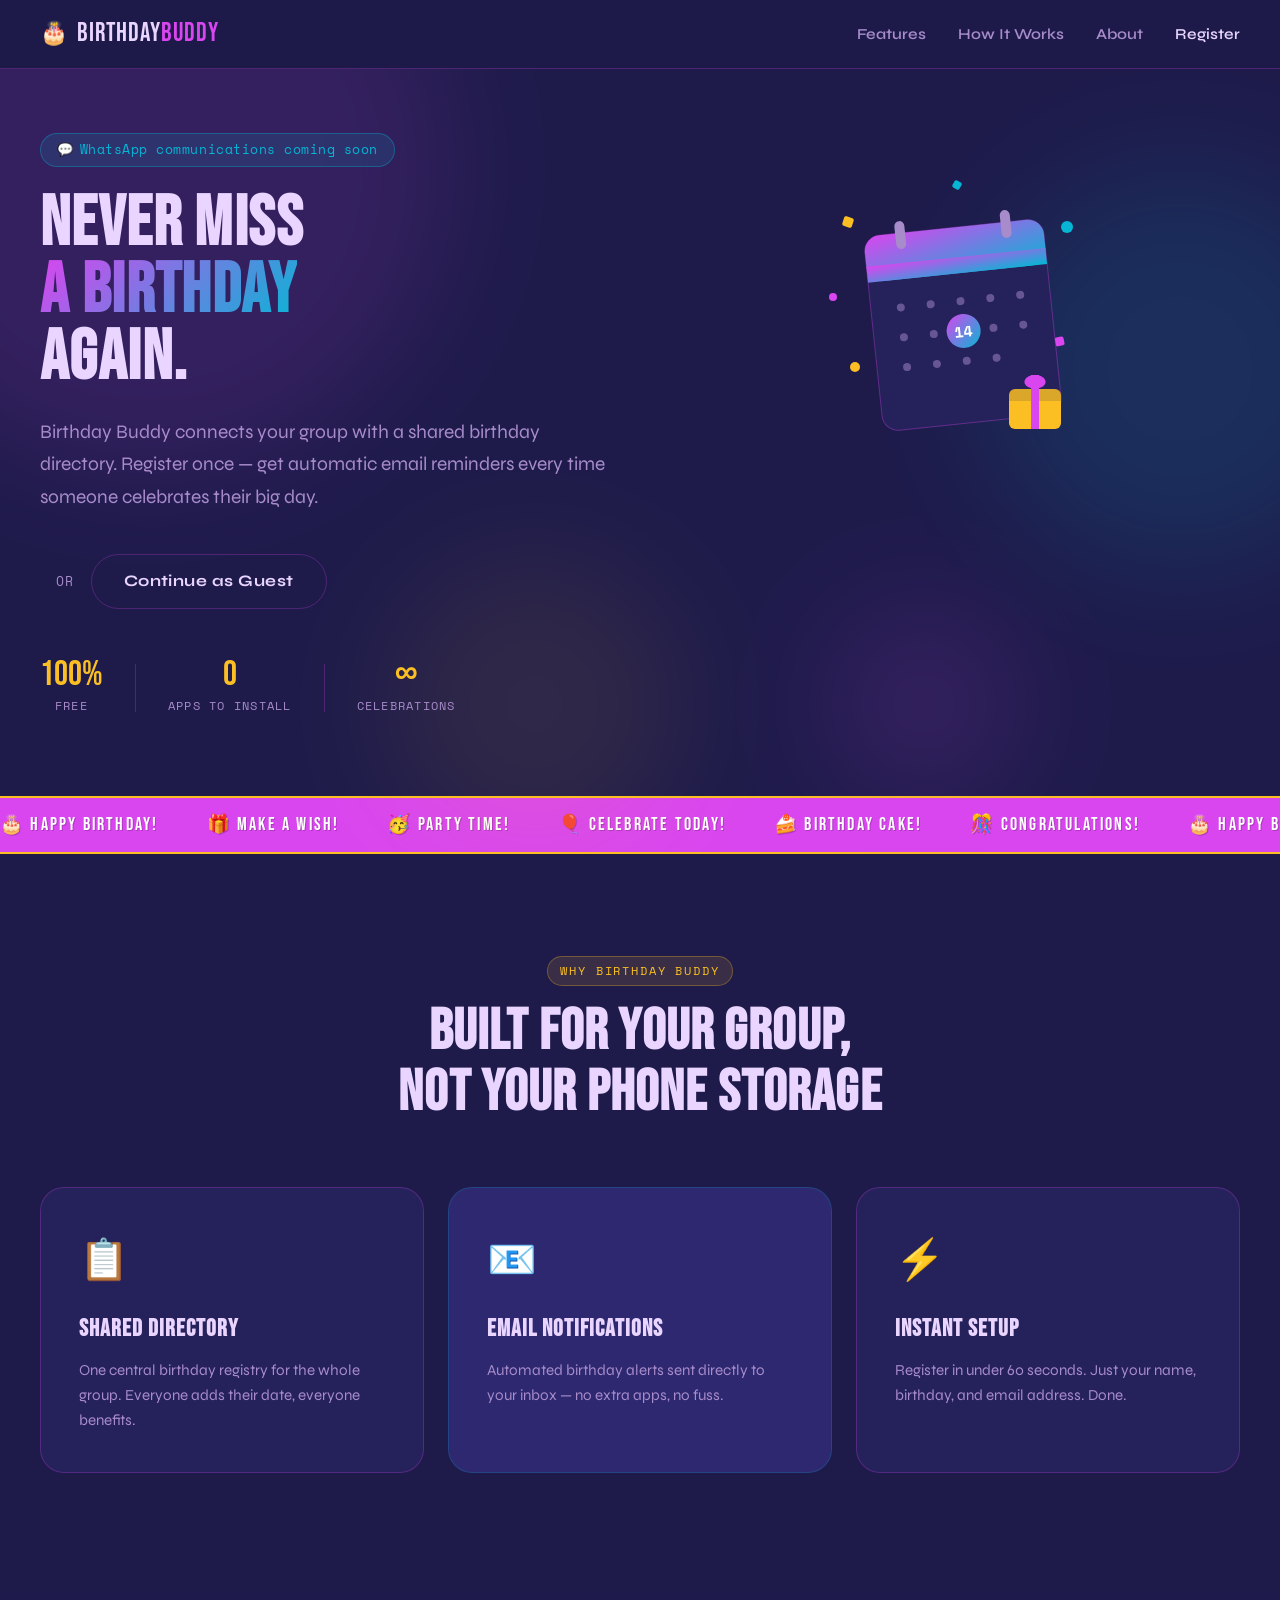
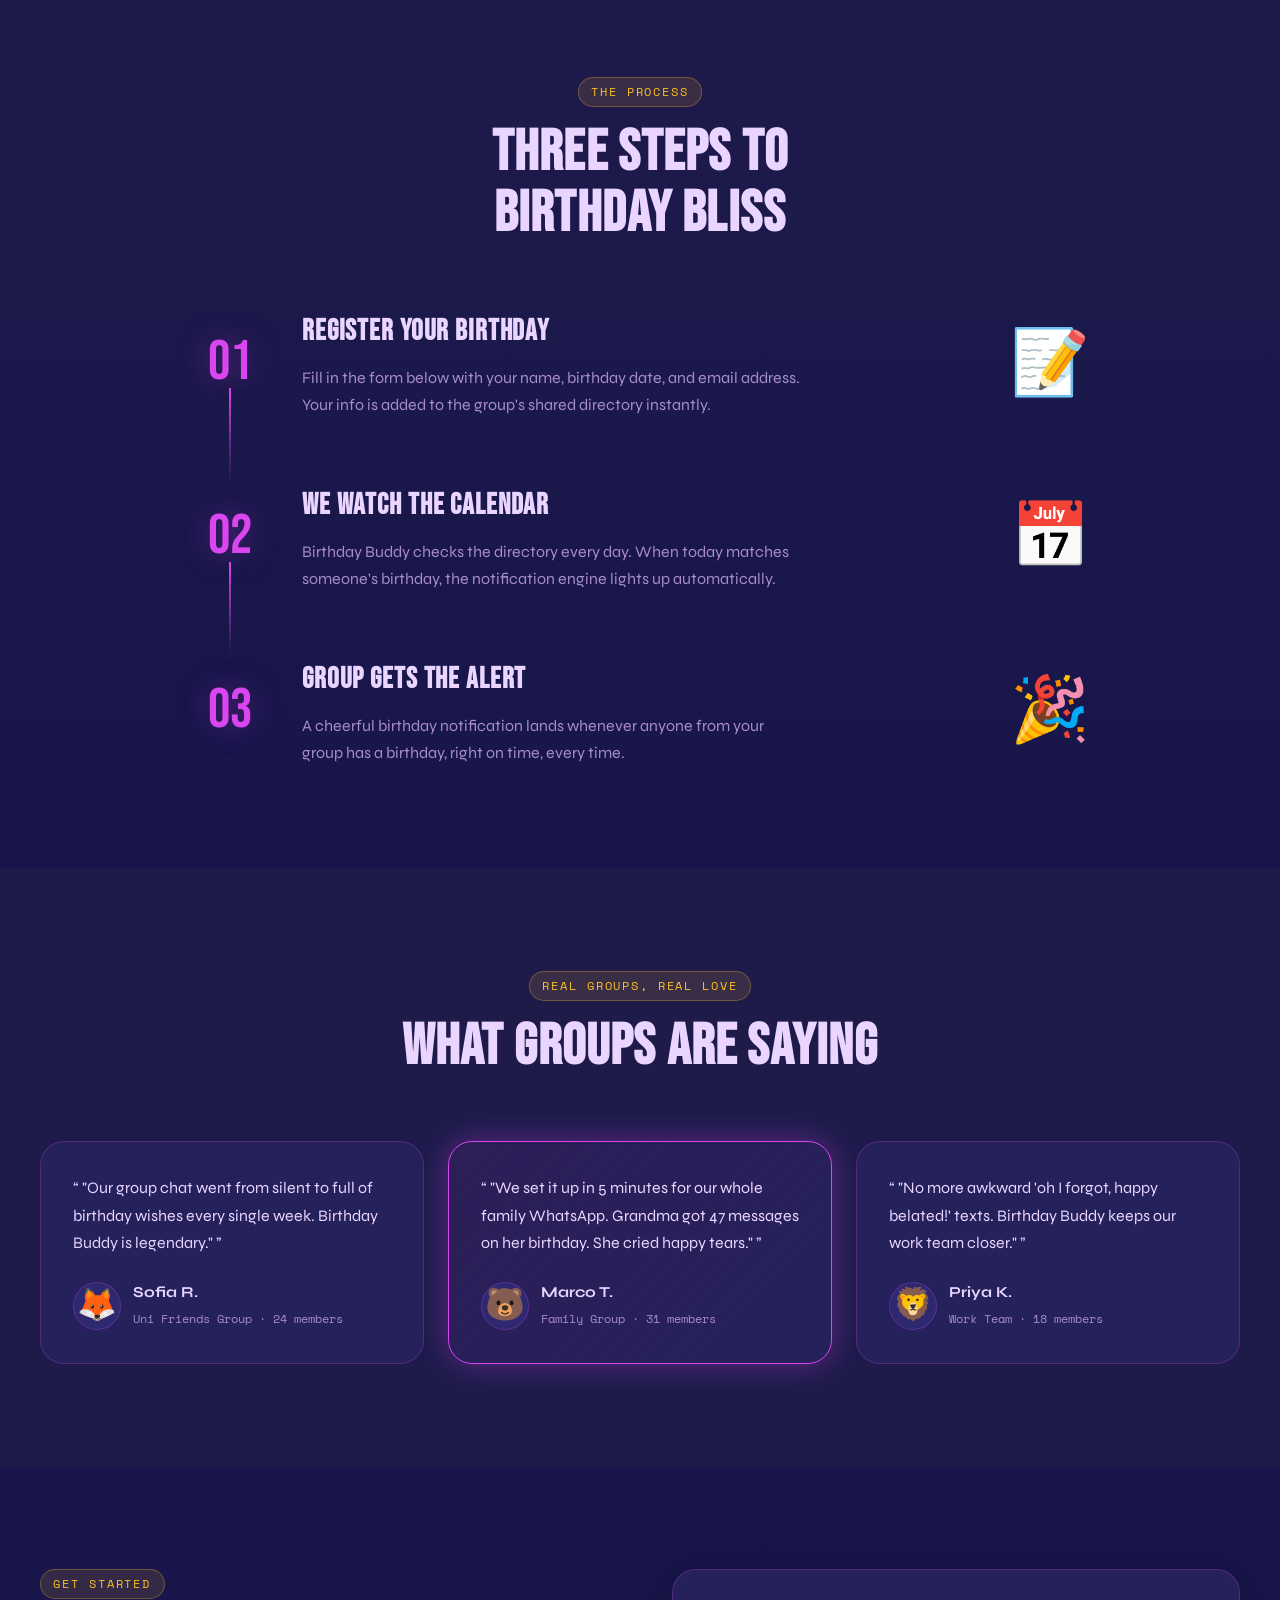
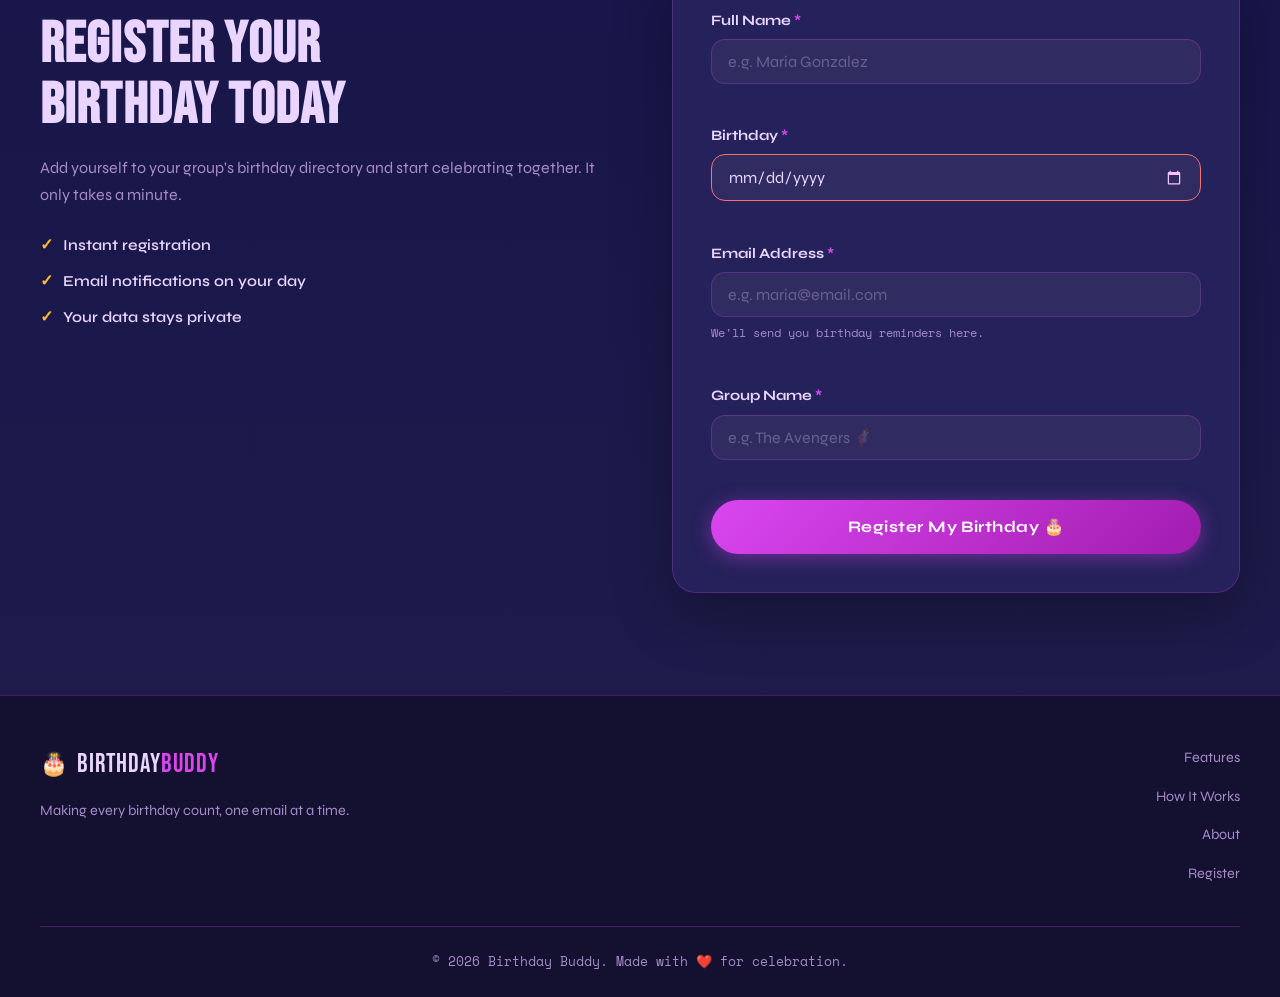
==== commit cbbd38a4: "Rename Contact nav link to Register" ====
--- a/index.html
+++ b/index.html
@@ -36,7 +36,7 @@
         <li><a href="#features">Features</a></li>
         <li><a href="#how-it-works">How It Works</a></li>
         <li><a href="about.html">About</a></li>
-        <li><a href="#contact">Contact</a></li>
+        <li><a href="#contact">Register</a></li>
         <li id="nav-auth-signed-in" hidden>
           <a href="dashboard.html" class="nav-user-link" aria-label="Go to your dashboard">
             <img id="nav-avatar" src="" alt="" class="nav-avatar" width="32" height="32" />
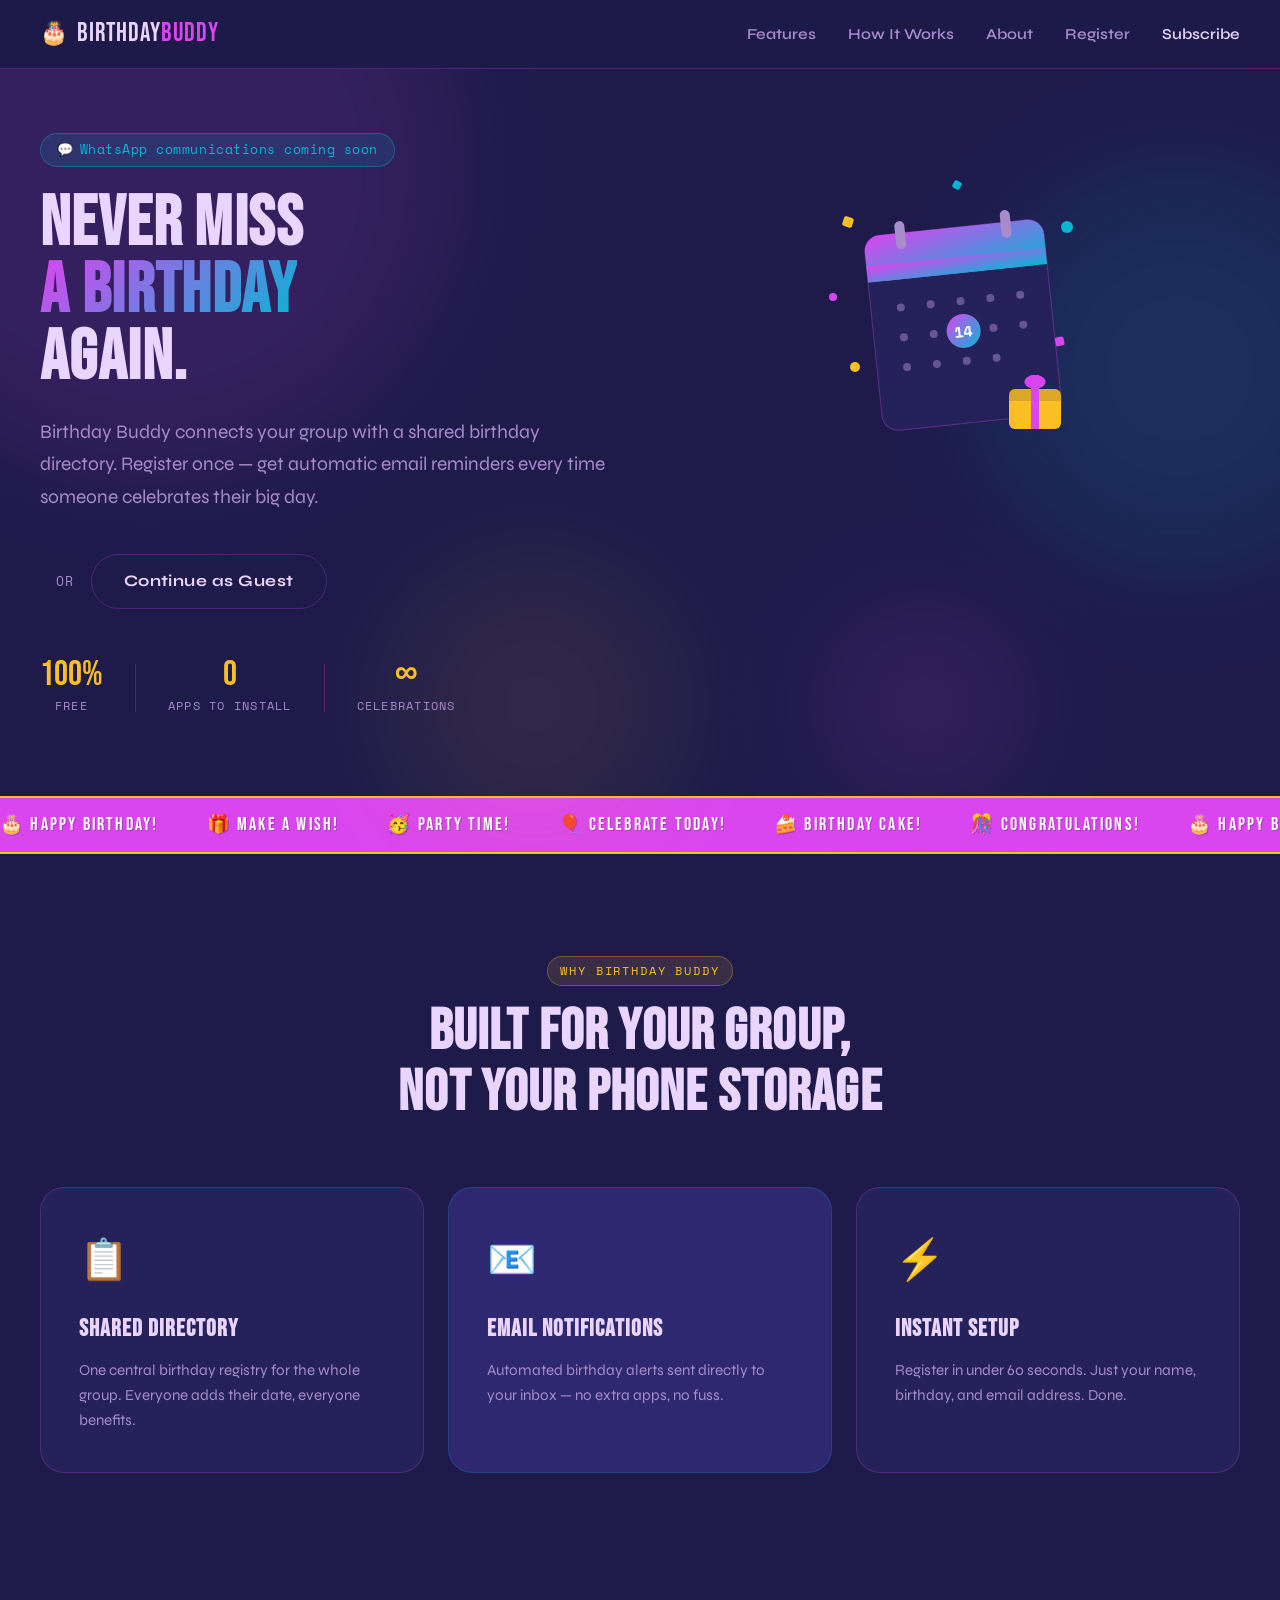
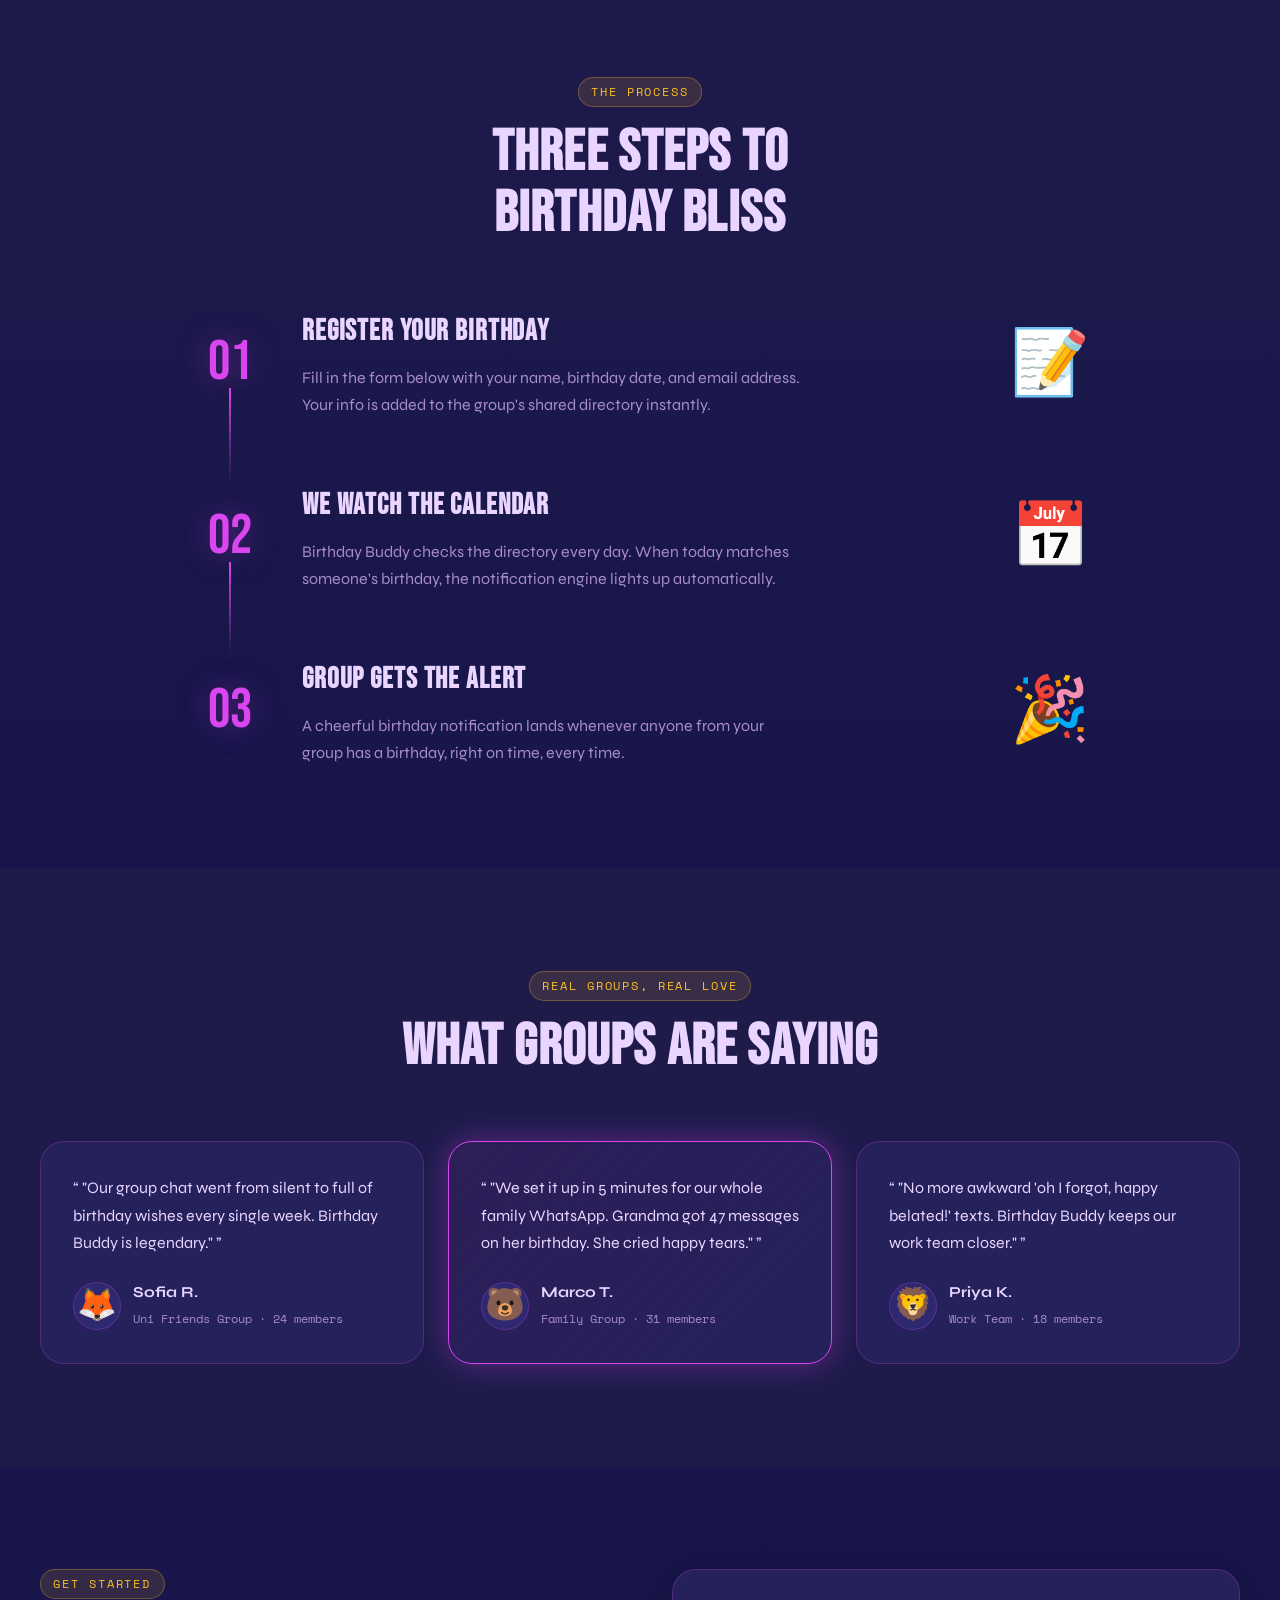
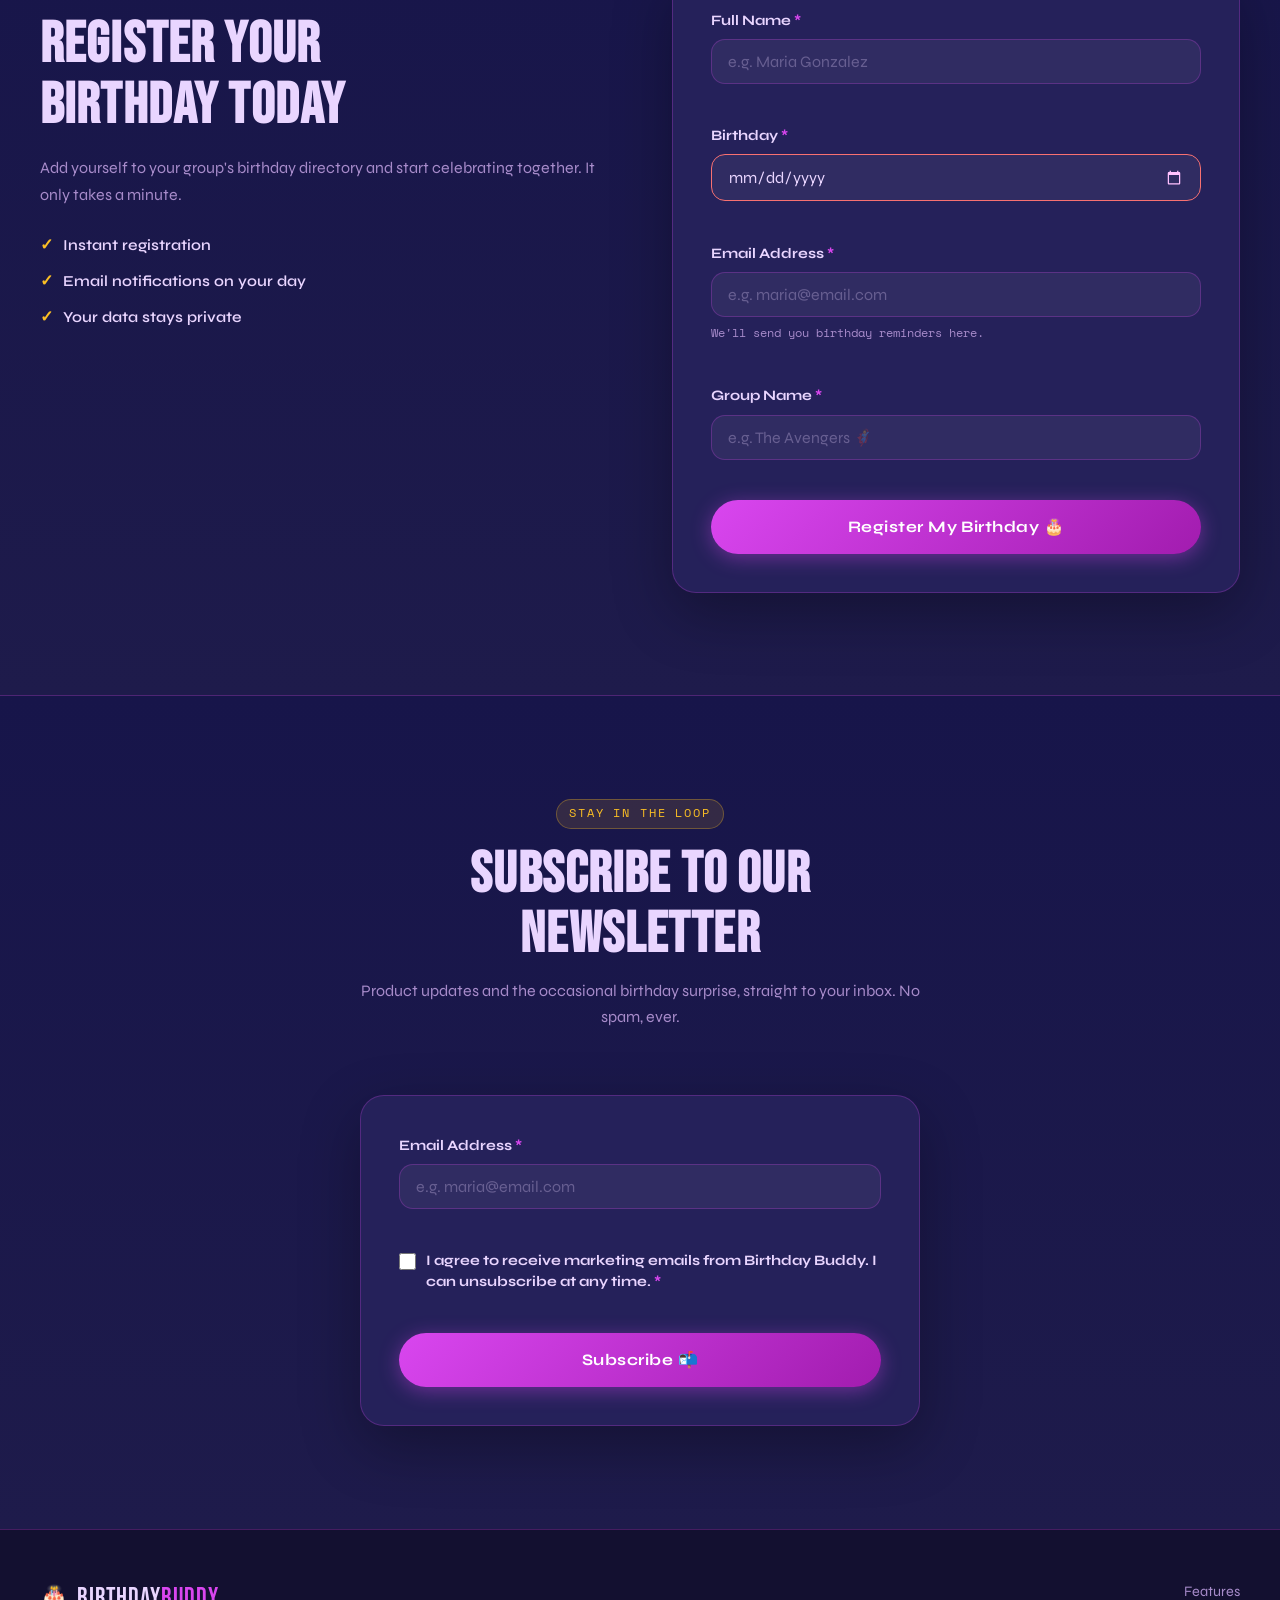
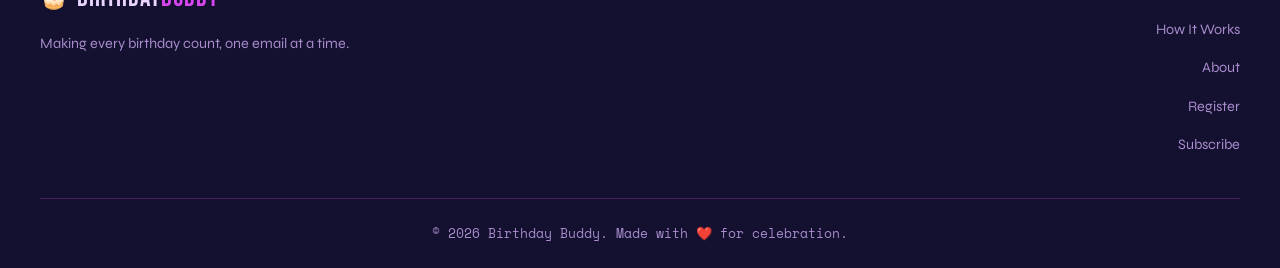
==== commit 0b1e9d5f: "Add newsletter subscription form to all marketing pages Adds an email + consent-checkbox signup form" ====
--- a/index.html
+++ b/index.html
@@ -37,6 +37,7 @@
         <li><a href="#how-it-works">How It Works</a></li>
         <li><a href="about.html">About</a></li>
         <li><a href="#contact">Register</a></li>
+        <li><a href="#newsletter">Subscribe</a></li>
         <li id="nav-auth-signed-in" hidden>
           <a href="dashboard.html" class="nav-user-link" aria-label="Go to your dashboard">
             <img id="nav-avatar" src="" alt="" class="nav-avatar" width="32" height="32" />
@@ -405,6 +406,62 @@
 
   </main>
 
+  <!-- ===== NEWSLETTER ===== -->
+  <section class="newsletter section" id="newsletter" aria-labelledby="newsletter-heading">
+    <div class="container newsletter-inner">
+      <div class="section-header">
+        <p class="section-label">Stay in the Loop</p>
+        <h2 id="newsletter-heading" class="section-title">Subscribe to Our Newsletter</h2>
+        <p class="newsletter-desc">
+          Product updates and the occasional birthday surprise, straight to your inbox. No spam, ever.
+        </p>
+      </div>
+      <div class="form-wrapper newsletter-form-wrapper">
+        <form class="contact-form newsletter-form" id="newsletter-form" novalidate aria-label="Newsletter subscription form">
+          <div class="form-group">
+            <label for="newsletter-email">Email Address <span class="required" aria-label="required">*</span></label>
+            <input
+              type="email"
+              id="newsletter-email"
+              name="email"
+              placeholder="e.g. maria@email.com"
+              autocomplete="email"
+              required
+              aria-required="true"
+              aria-describedby="newsletter-email-error"
+            />
+            <span class="field-error" id="newsletter-email-error" role="alert" aria-live="polite"></span>
+          </div>
+
+          <div class="form-group">
+            <label class="checkbox-label" for="newsletter-consent">
+              <input
+                type="checkbox"
+                id="newsletter-consent"
+                name="consent"
+                required
+                aria-required="true"
+                aria-describedby="newsletter-consent-error"
+              />
+              <span>I agree to receive marketing emails from Birthday Buddy. I can unsubscribe at any time. <span class="required" aria-label="required">*</span></span>
+            </label>
+            <span class="field-error" id="newsletter-consent-error" role="alert" aria-live="polite"></span>
+          </div>
+
+          <button type="submit" class="btn btn-primary btn-full">
+            <span class="btn-text">Subscribe 📬</span>
+            <span class="btn-loading" aria-hidden="true">Subscribing...</span>
+          </button>
+
+          <div class="form-success" id="newsletter-success" role="alert" aria-live="polite" hidden>
+            <span aria-hidden="true">📬</span>
+            <strong>You're subscribed!</strong> Check your inbox for a confirmation email.
+          </div>
+        </form>
+      </div>
+    </div>
+  </section>
+
   <!-- ===== GROUP BIRTHDAY VIEW (shown after guest registers via invite) ===== -->
   <section class="group-view section" id="group-view" hidden aria-labelledby="group-view-heading">
     <div class="container">
@@ -440,6 +497,7 @@
           <li><a href="#how-it-works">How It Works</a></li>
           <li><a href="about.html">About</a></li>
           <li><a href="#contact">Register</a></li>
+          <li><a href="#newsletter">Subscribe</a></li>
         </ul>
       </nav>
     </div>
--- a/styles.css
+++ b/styles.css
@@ -772,6 +772,44 @@
 }
 .form-success[hidden] { display: none; }
 .form-success span { font-size: 1.5rem; }
+
+/* =============================================
+   NEWSLETTER
+   ============================================= */
+.newsletter {
+  background: linear-gradient(180deg, #17154a 0%, var(--color-bg) 100%);
+  border-top: 1px solid var(--color-border);
+}
+
+.newsletter-inner {
+  max-width: 560px;
+  margin-inline: auto;
+}
+
+.newsletter-desc {
+  color: var(--color-text-muted);
+  margin-top: 0.75rem;
+}
+
+.checkbox-label {
+  display: flex;
+  align-items: flex-start;
+  gap: 0.6rem;
+  font-weight: 400;
+  font-size: 0.85rem;
+  color: var(--color-text-muted);
+  line-height: 1.5;
+  cursor: pointer;
+}
+
+.checkbox-label input[type="checkbox"] {
+  flex-shrink: 0;
+  width: 1.05em;
+  height: 1.05em;
+  margin-top: 0.2em;
+  accent-color: var(--color-primary);
+  cursor: pointer;
+}
 
 /* =============================================
    FOOTER
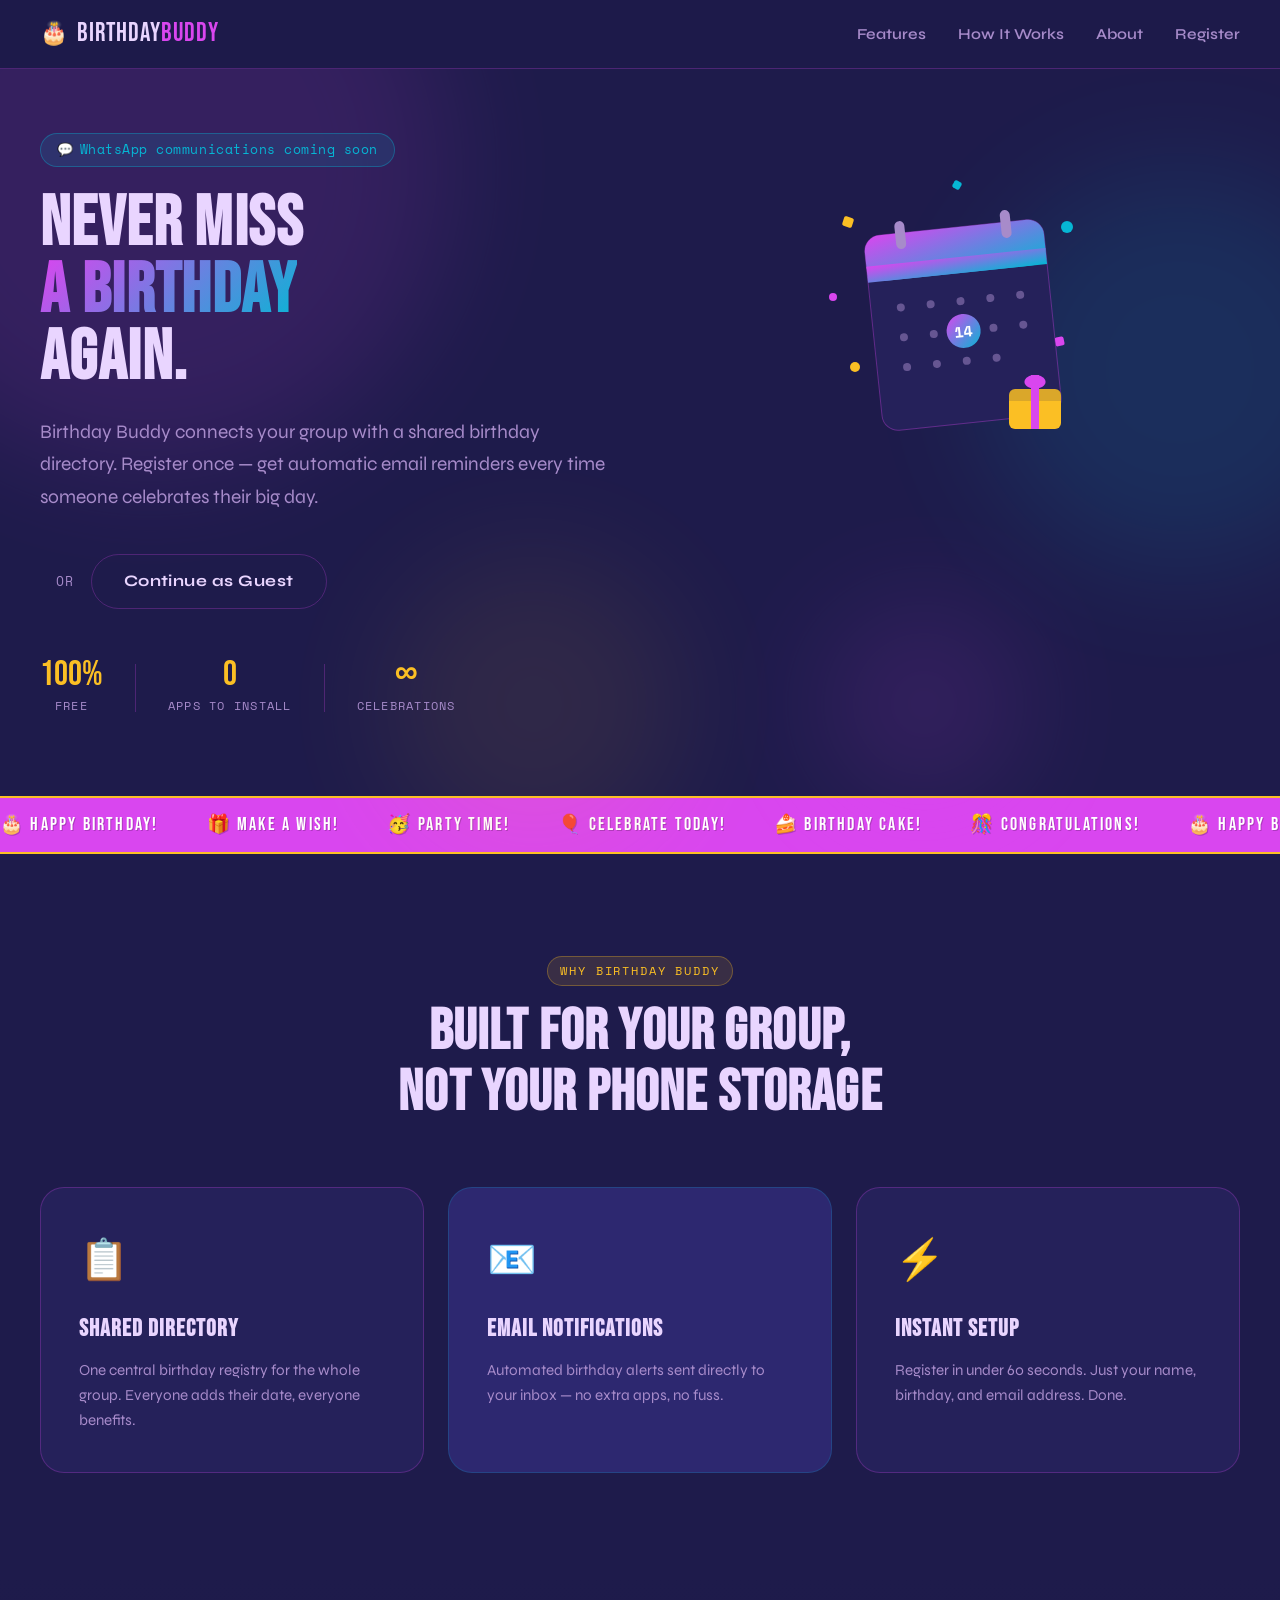
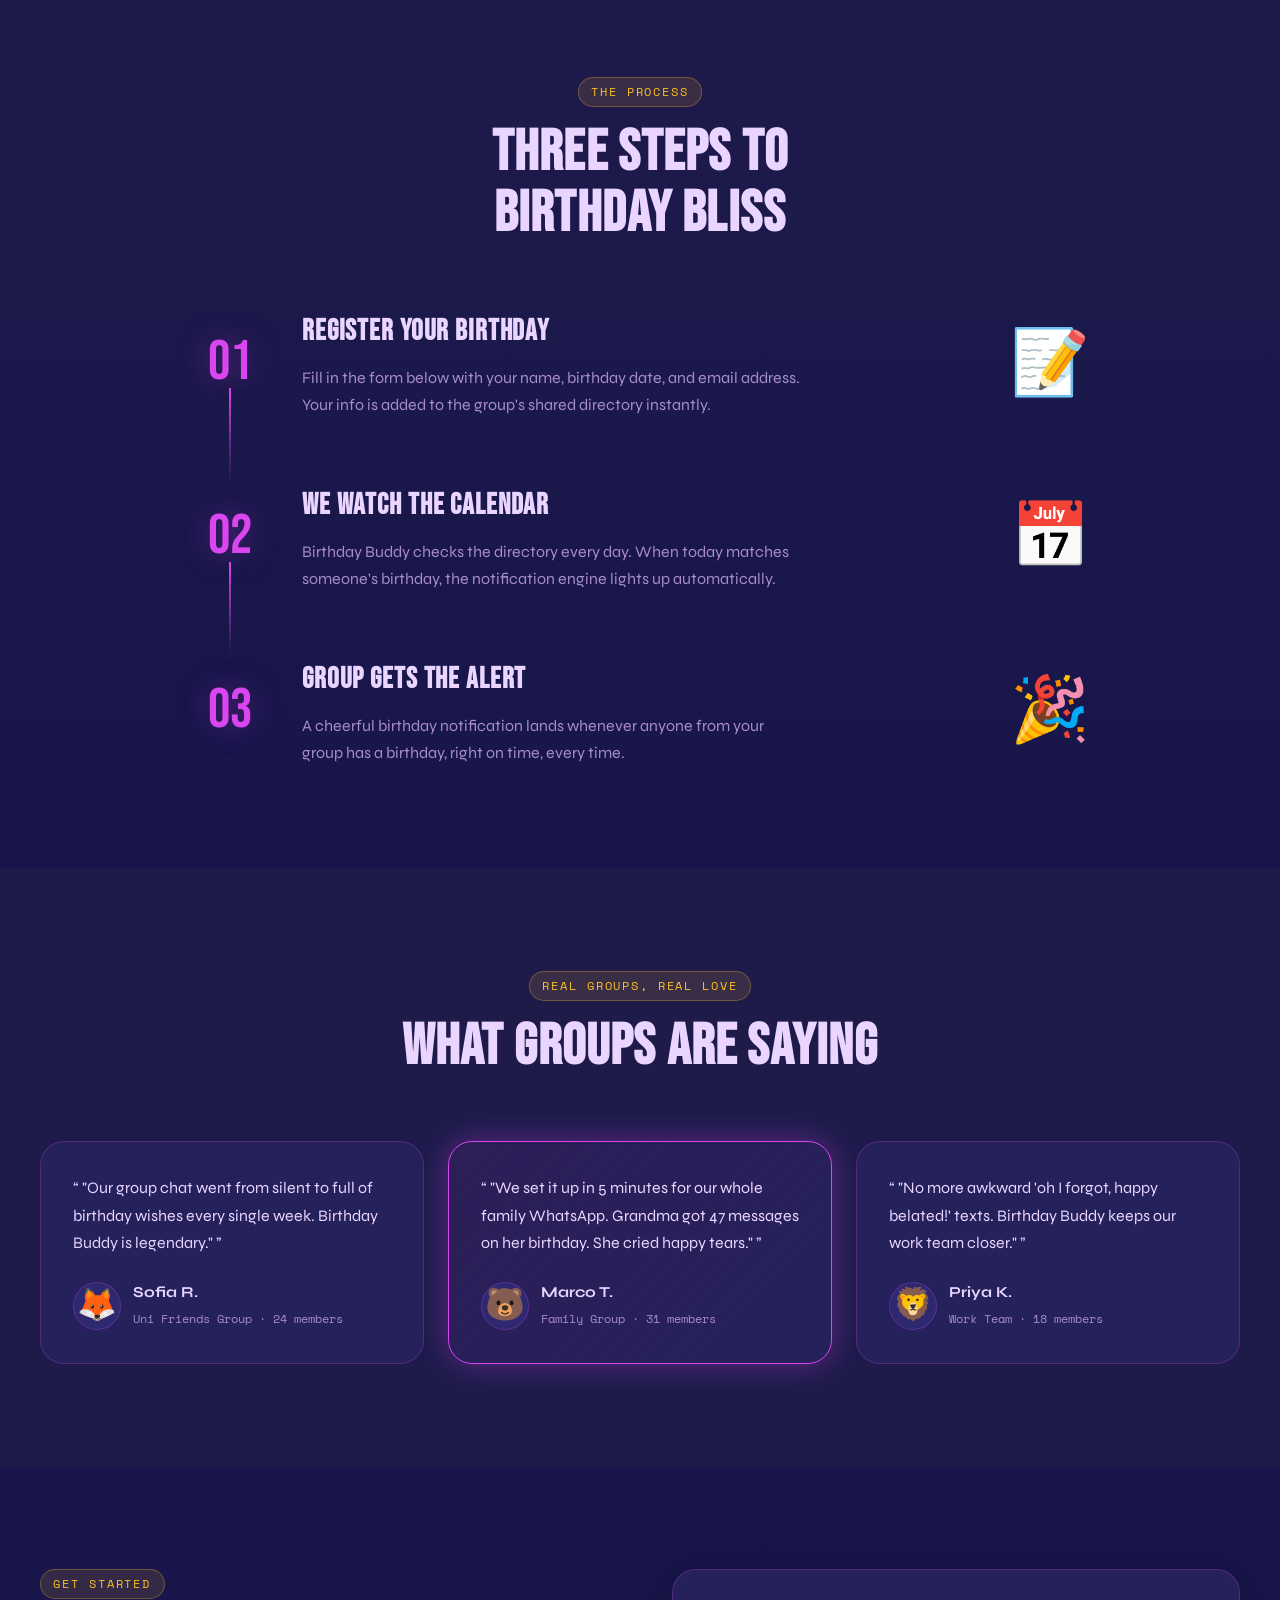
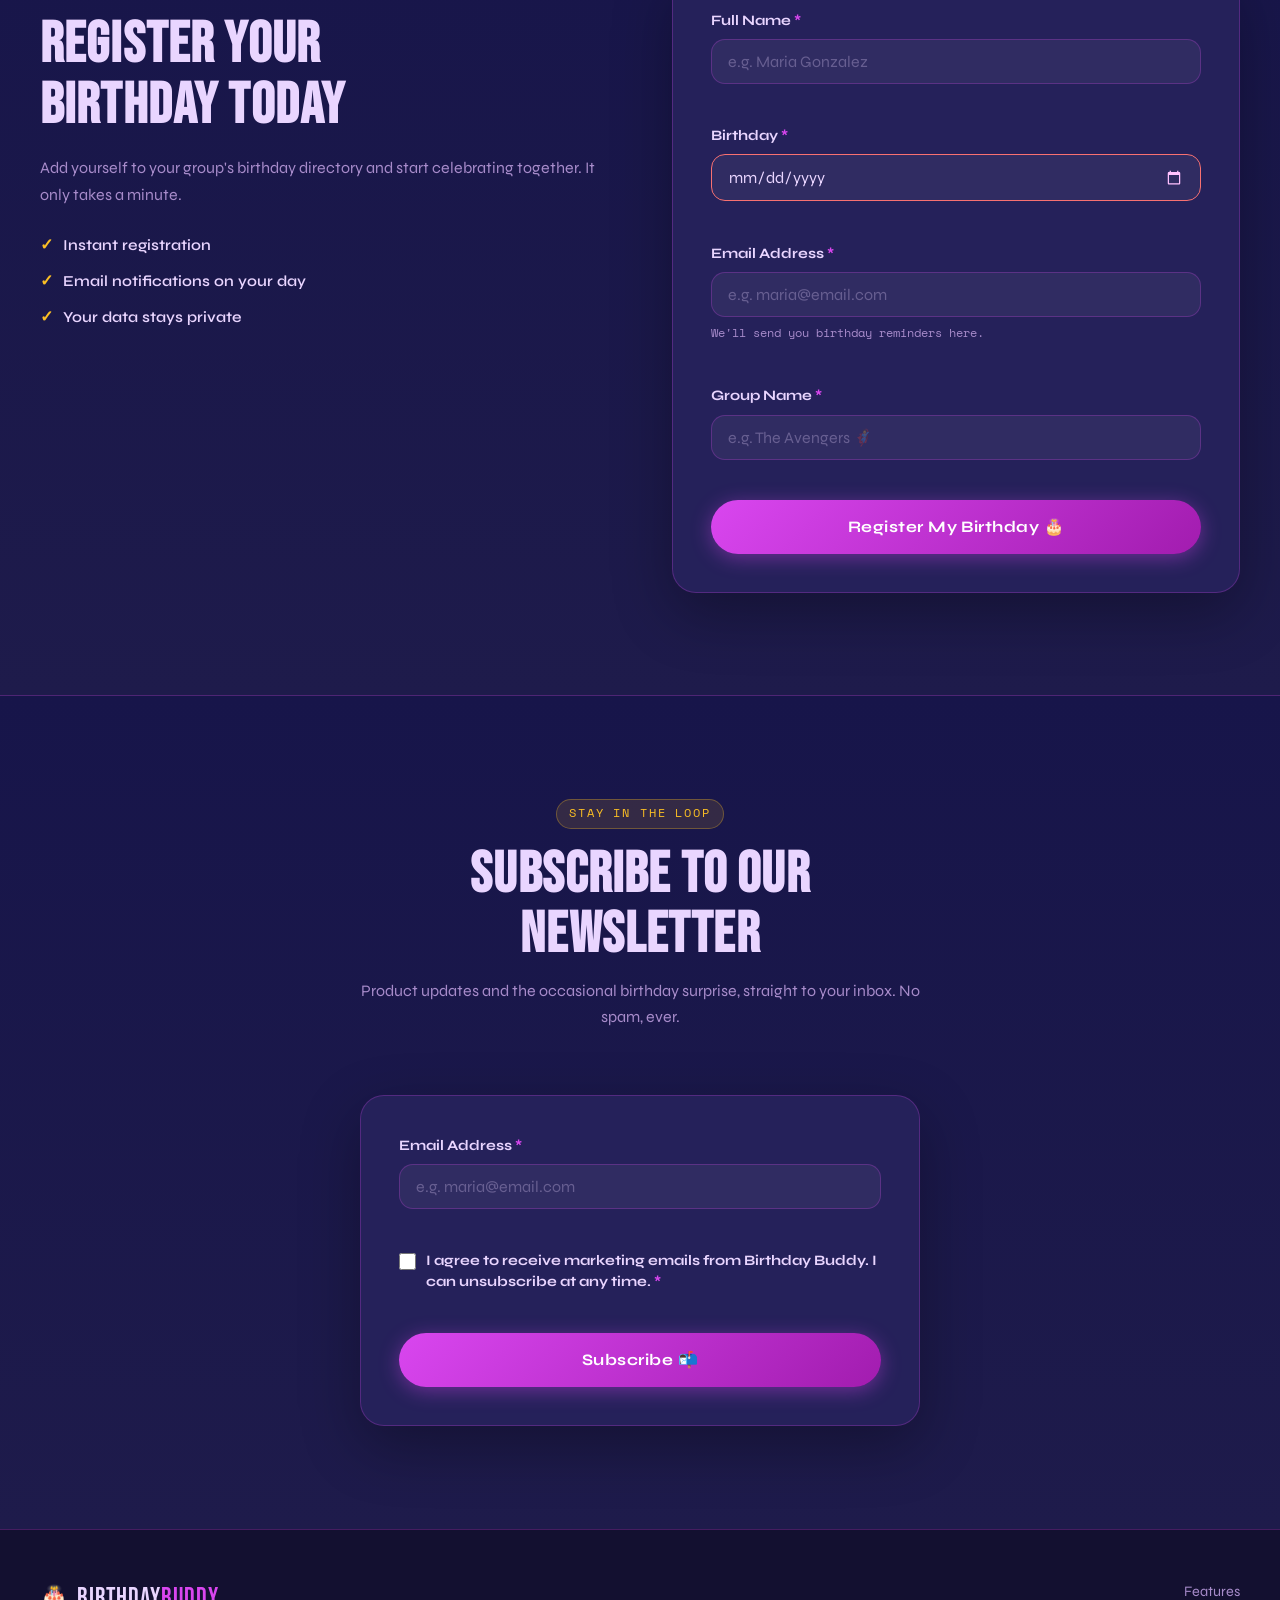
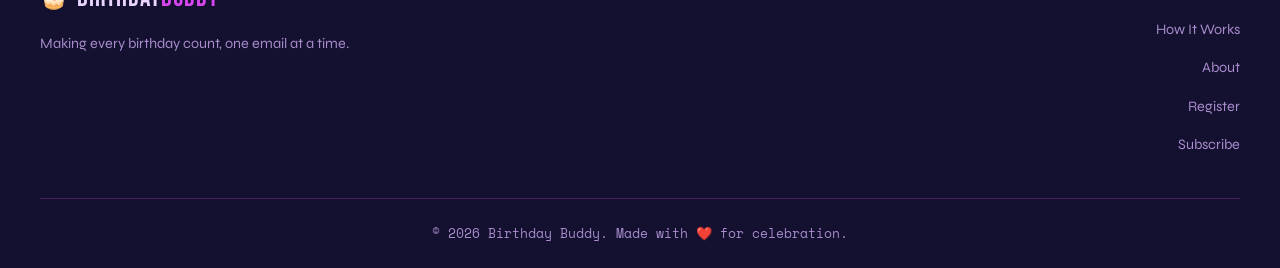
==== commit d8347f28: "Remove Subscribe link from header nav Keep the newsletter form and its footer link; the top nav stay" ====
--- a/index.html
+++ b/index.html
@@ -37,7 +37,6 @@
         <li><a href="#how-it-works">How It Works</a></li>
         <li><a href="about.html">About</a></li>
         <li><a href="#contact">Register</a></li>
-        <li><a href="#newsletter">Subscribe</a></li>
         <li id="nav-auth-signed-in" hidden>
           <a href="dashboard.html" class="nav-user-link" aria-label="Go to your dashboard">
             <img id="nav-avatar" src="" alt="" class="nav-avatar" width="32" height="32" />
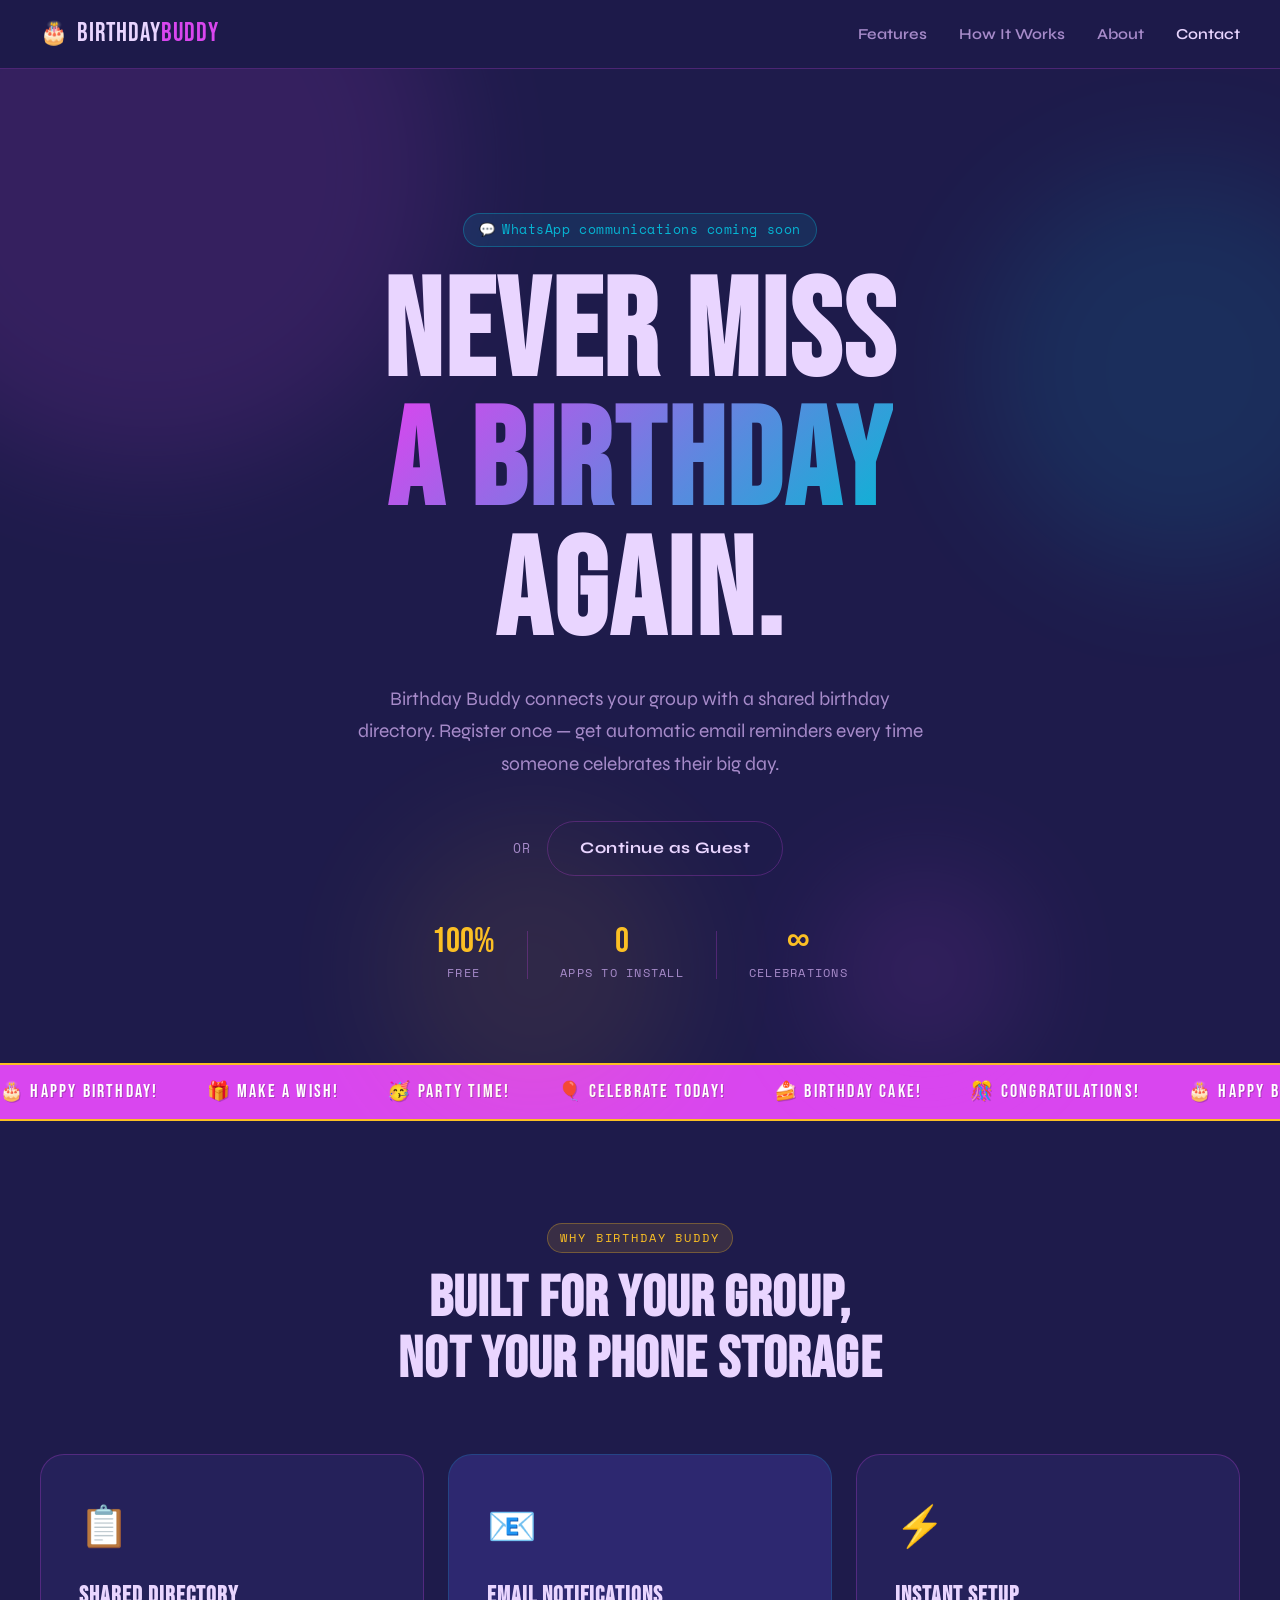
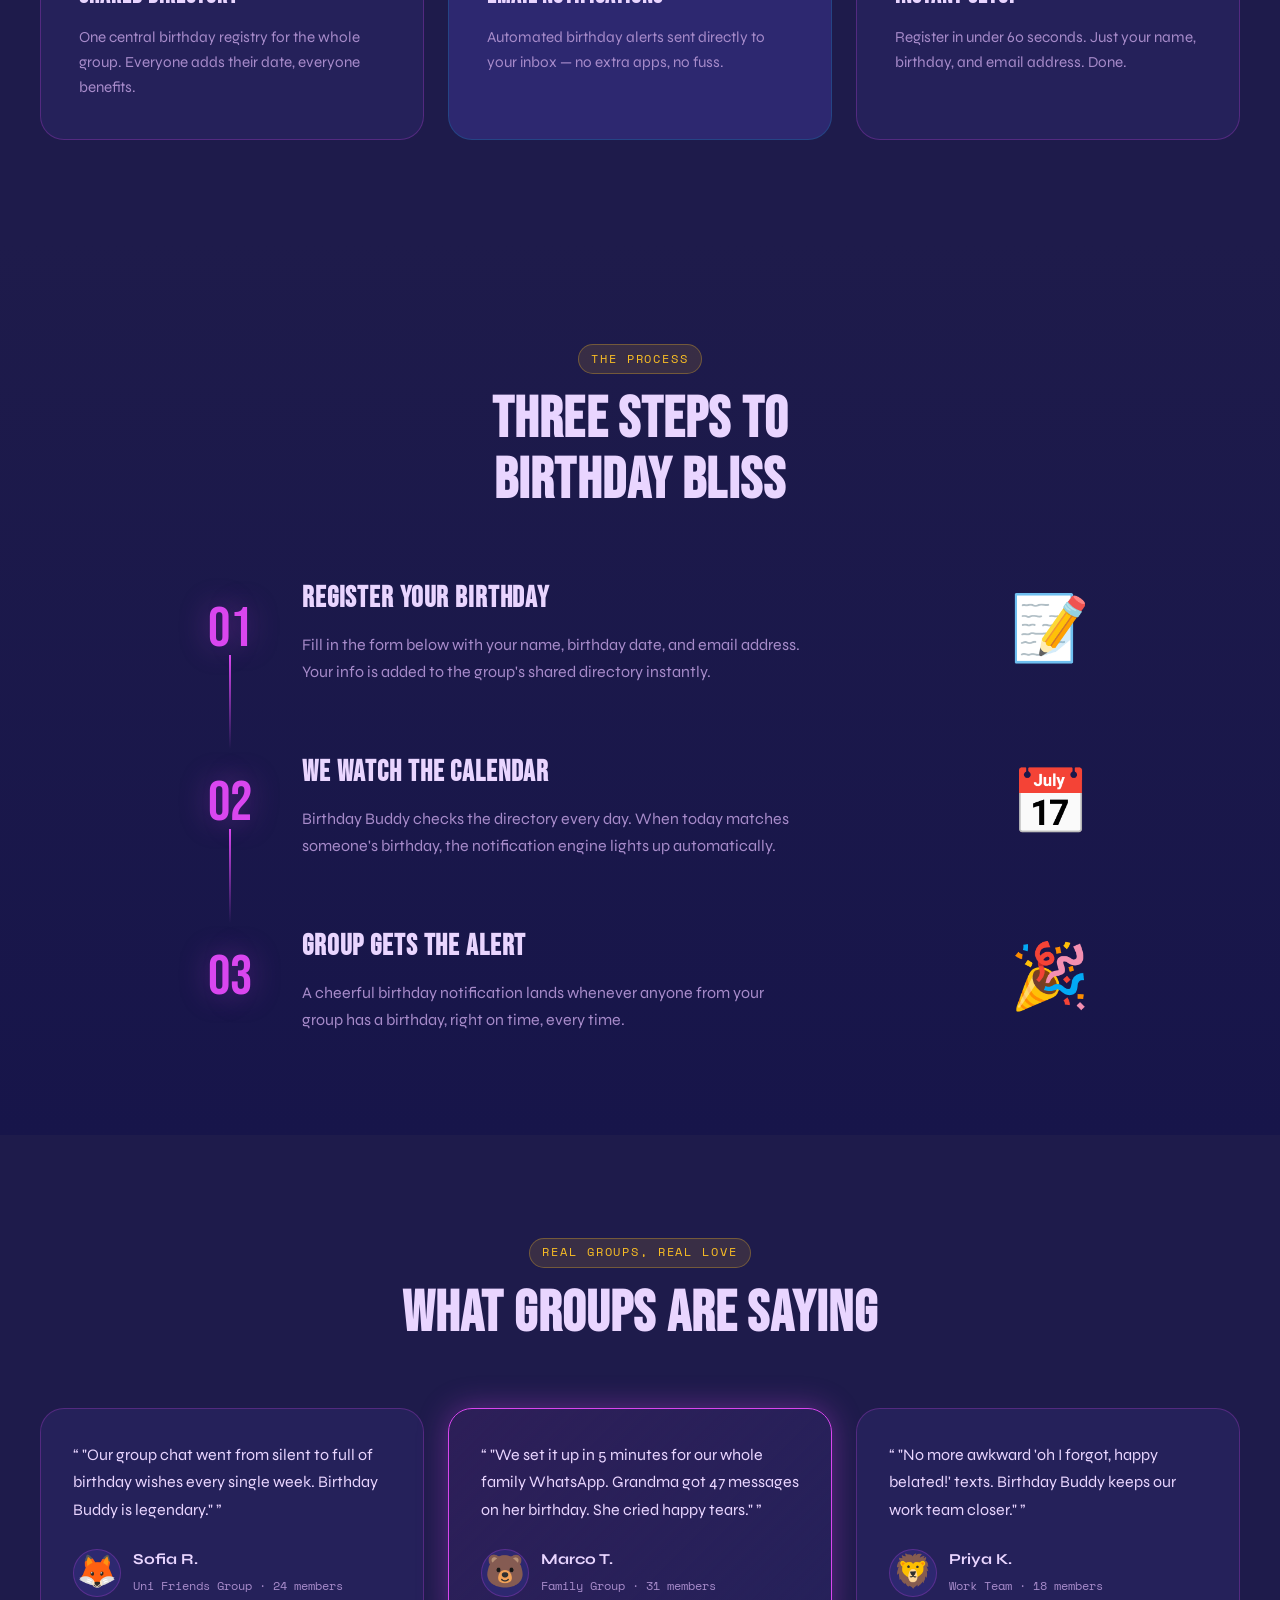
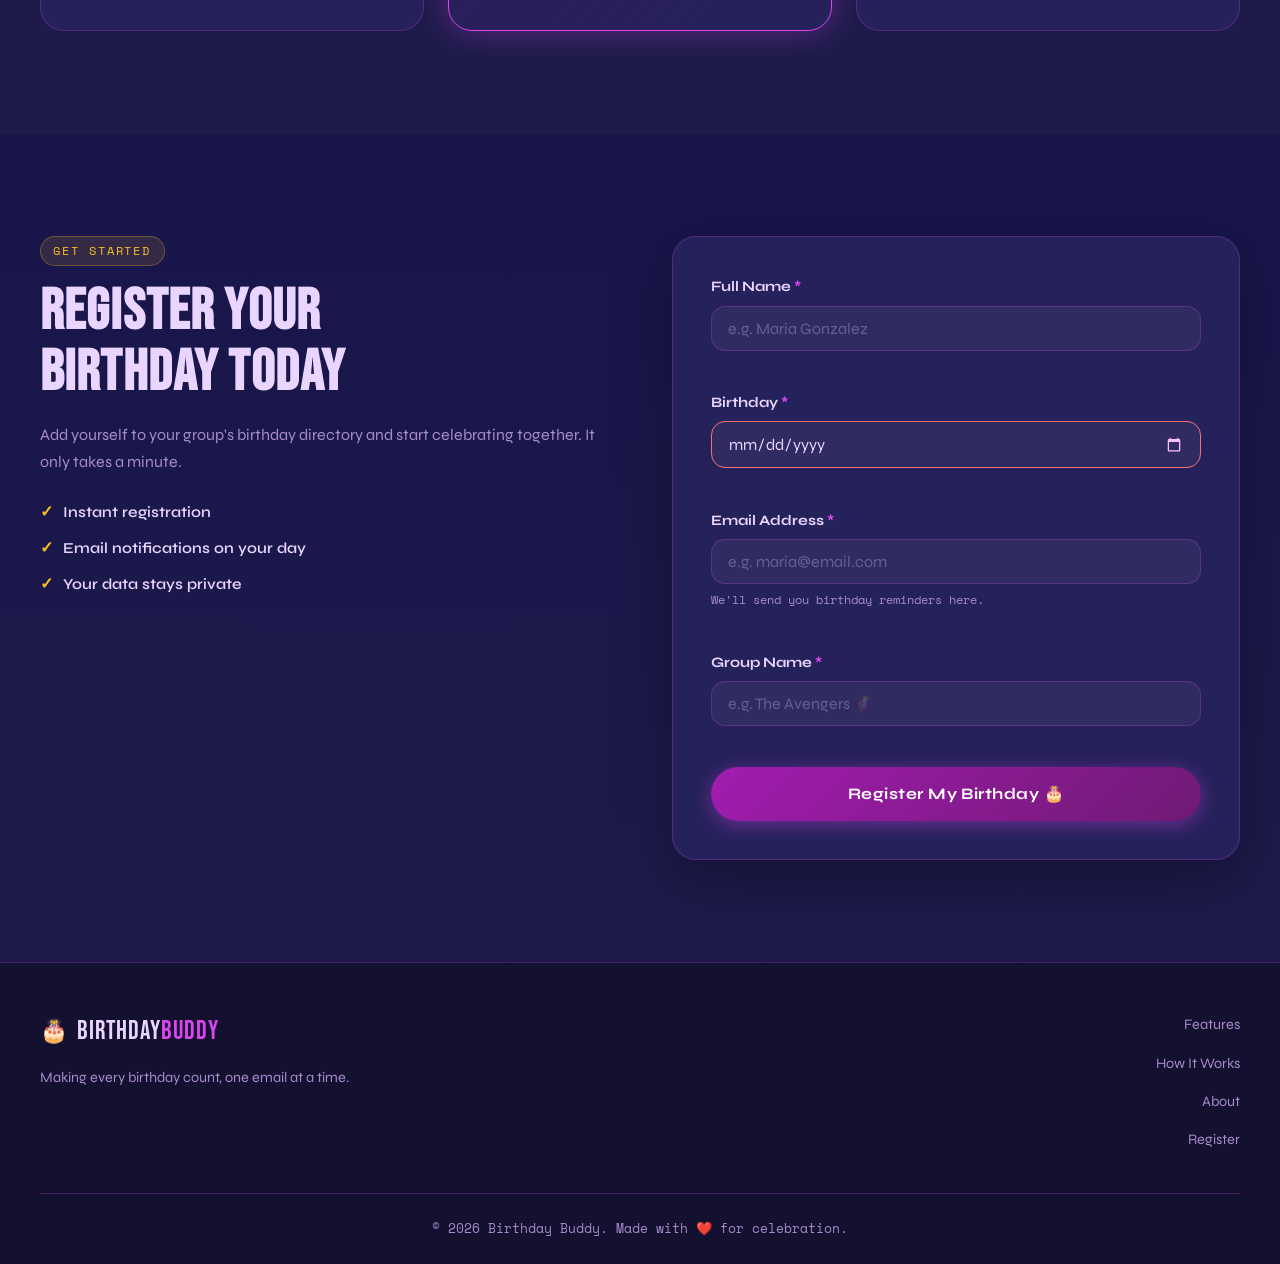
==== commit 7545c8ca: "Improve accessibility: skip links, modal focus trap, contrast fix Fixes low-contrast primary button " ====
--- a/index.html
+++ b/index.html
@@ -5,12 +5,6 @@
   <meta name="viewport" content="width=device-width, initial-scale=1.0" />
   <title>Birthday Buddy — Never Miss a Birthday Again</title>
   <meta name="description" content="Birthday Buddy lets group members register birthdays in a shared directory and receive automatic email notifications on the big day." />
-  <meta property="og:type" content="website" />
-  <meta property="og:url" content="https://birthday-buddy-ruby.vercel.app/" />
-  <meta property="og:title" content="Birthday Buddy — Never Miss a Birthday Again" />
-  <meta property="og:description" content="Birthday Buddy lets group members register birthdays in a shared directory and receive automatic email notifications on the big day." />
-  <meta property="og:image" content="https://birthday-buddy-ruby.vercel.app/images/og-image.jpg" />
-  <meta name="twitter:card" content="summary_large_image" />
   <link rel="preconnect" href="https://fonts.googleapis.com" />
   <link rel="preconnect" href="https://fonts.gstatic.com" crossorigin />
   <link href="https://fonts.googleapis.com/css2?family=Bebas+Neue&family=Syne:wght@400;600;700;800&family=Space+Mono:ital,wght@0,400;0,700;1,400&display=swap" rel="stylesheet" />
@@ -21,6 +15,8 @@
   <script src="https://cdn.jsdelivr.net/npm/@emailjs/browser@4/dist/email.min.js"></script>
 </head>
 <body>
+
+  <a href="#main-content" class="skip-link">Skip to main content</a>
 
   <!-- ===== HEADER / NAV ===== -->
   <header class="site-header" role="banner">
@@ -36,7 +32,7 @@
         <li><a href="#features">Features</a></li>
         <li><a href="#how-it-works">How It Works</a></li>
         <li><a href="about.html">About</a></li>
-        <li><a href="#contact">Register</a></li>
+        <li><a href="#contact">Contact</a></li>
         <li id="nav-auth-signed-in" hidden>
           <a href="dashboard.html" class="nav-user-link" aria-label="Go to your dashboard">
             <img id="nav-avatar" src="" alt="" class="nav-avatar" width="32" height="32" />
@@ -57,7 +53,7 @@
     </div>
   </div>
 
-  <main>
+  <main id="main-content" tabindex="-1">
 
     <!-- ===== HERO ===== -->
     <section class="hero" aria-labelledby="hero-heading">
@@ -68,93 +64,44 @@
         <span class="shape shape-4"></span>
       </div>
       <div class="container hero-inner">
-        <div class="hero-copy">
-          <div class="hero-badge">
-            <span>💬</span> WhatsApp communications coming soon
+        <div class="hero-badge">
+          <span>💬</span> WhatsApp communications coming soon
+        </div>
+        <h1 id="hero-heading" class="hero-title">
+          Never Miss<br />
+          <span class="highlight">A Birthday</span><br />
+          Again.
+        </h1>
+        <p class="hero-subtitle">
+          Birthday Buddy connects your group with a shared birthday directory.
+          Register once — get automatic email reminders every time someone celebrates their big day.
+        </p>
+        <!-- Signed-out: sign in or guest -->
+        <div class="hero-auth" id="hero-auth-signed-out">
+          <div id="hero-signin-container"></div>
+          <span class="hero-auth-or" aria-hidden="true">or</span>
+          <button class="btn btn-ghost" id="guest-btn">Continue as Guest</button>
+        </div>
+        <!-- Signed-in: go to dashboard -->
+        <div class="hero-auth" id="hero-auth-signed-in" hidden>
+          <a href="dashboard.html" class="btn btn-primary">My Profile</a>
+          <a href="#how-it-works" class="btn btn-ghost">See How It Works</a>
+        </div>
+        <div class="hero-stats" role="list" aria-label="Key stats">
+          <div class="stat" role="listitem">
+            <span class="stat-value">100%</span>
+            <span class="stat-label">Free</span>
           </div>
-          <h1 id="hero-heading" class="hero-title">
-            Never Miss<br />
-            <span class="highlight">A Birthday</span><br />
-            Again.
-          </h1>
-          <p class="hero-subtitle">
-            Birthday Buddy connects your group with a shared birthday directory.
-            Register once — get automatic email reminders every time someone celebrates their big day.
-          </p>
-          <!-- Signed-out: sign in or guest -->
-          <div class="hero-auth" id="hero-auth-signed-out">
-            <div id="hero-signin-container"></div>
-            <span class="hero-auth-or" aria-hidden="true">or</span>
-            <button class="btn btn-ghost" id="guest-btn">Continue as Guest</button>
+          <div class="stat-divider" aria-hidden="true"></div>
+          <div class="stat" role="listitem">
+            <span class="stat-value">0</span>
+            <span class="stat-label">Apps to Install</span>
           </div>
-          <!-- Signed-in: go to dashboard -->
-          <div class="hero-auth" id="hero-auth-signed-in" hidden>
-            <a href="dashboard.html" class="btn btn-primary">My Profile</a>
-            <a href="#how-it-works" class="btn btn-ghost">See How It Works</a>
+          <div class="stat-divider" aria-hidden="true"></div>
+          <div class="stat" role="listitem">
+            <span class="stat-value">∞</span>
+            <span class="stat-label">Celebrations</span>
           </div>
-          <div class="hero-stats" role="list" aria-label="Key stats">
-            <div class="stat" role="listitem">
-              <span class="stat-value">100%</span>
-              <span class="stat-label">Free</span>
-            </div>
-            <div class="stat-divider" aria-hidden="true"></div>
-            <div class="stat" role="listitem">
-              <span class="stat-value">0</span>
-              <span class="stat-label">Apps to Install</span>
-            </div>
-            <div class="stat-divider" aria-hidden="true"></div>
-            <div class="stat" role="listitem">
-              <span class="stat-value">∞</span>
-              <span class="stat-label">Celebrations</span>
-            </div>
-          </div>
-        </div>
-
-        <div class="hero-illustration" aria-hidden="true">
-          <svg viewBox="0 0 320 320" fill="none" xmlns="http://www.w3.org/2000/svg">
-            <defs>
-              <linearGradient id="hero-illo-gradient" x1="0" y1="0" x2="1" y2="1">
-                <stop offset="0" stop-color="#D946EF"/>
-                <stop offset="1" stop-color="#06B6D4"/>
-              </linearGradient>
-            </defs>
-
-            <!-- confetti -->
-            <g>
-              <g transform="rotate(18 45 65)"><rect class="illo-bob" x="40" y="60" width="10" height="10" rx="2" fill="#FBBF24"/></g>
-              <circle class="illo-bob-delay" cx="264" cy="70" r="6" fill="#06B6D4"/>
-              <g transform="rotate(-12 256 184)"><rect class="illo-bob-delay" x="252" y="180" width="9" height="9" rx="2" fill="#D946EF"/></g>
-              <circle class="illo-bob" cx="52" cy="210" r="5" fill="#FBBF24"/>
-              <g transform="rotate(30 154 28)"><rect class="illo-bob" x="150" y="24" width="8" height="8" rx="2" fill="#06B6D4"/></g>
-              <circle class="illo-bob-delay" cx="30" cy="140" r="4" fill="#D946EF"/>
-            </g>
-
-            <!-- calendar card -->
-            <g transform="rotate(-6 160 168)">
-              <rect x="70" y="70" width="180" height="196" rx="16" fill="var(--color-bg-card)" stroke="#D946EF" stroke-opacity="0.35"/>
-              <rect x="70" y="70" width="180" height="46" rx="16" fill="url(#hero-illo-gradient)"/>
-              <rect x="70" y="100" width="180" height="16" fill="url(#hero-illo-gradient)"/>
-              <rect x="102" y="58" width="10" height="28" rx="5" fill="#a78bca"/>
-              <rect x="208" y="58" width="10" height="28" rx="5" fill="#a78bca"/>
-
-              <g fill="#a78bca" opacity="0.5">
-                <circle cx="100" cy="144" r="4"/><circle cx="130" cy="144" r="4"/><circle cx="160" cy="144" r="4"/><circle cx="190" cy="144" r="4"/><circle cx="220" cy="144" r="4"/>
-                <circle cx="100" cy="174" r="4"/><circle cx="130" cy="174" r="4"/><circle cx="190" cy="174" r="4"/><circle cx="220" cy="174" r="4"/>
-                <circle cx="100" cy="204" r="4"/><circle cx="130" cy="204" r="4"/><circle cx="160" cy="204" r="4"/><circle cx="190" cy="204" r="4"/>
-              </g>
-
-              <circle cx="160" cy="174" r="17" fill="url(#hero-illo-gradient)"/>
-              <text x="160" y="180" text-anchor="middle" font-family="var(--font-mono)" font-size="15" fill="white" font-weight="700">14</text>
-            </g>
-
-            <!-- gift box -->
-            <g transform="translate(206 218)">
-              <rect x="0" y="14" width="52" height="40" rx="6" fill="#FBBF24"/>
-              <rect x="0" y="14" width="52" height="12" fill="#1E1B4B" opacity="0.15"/>
-              <rect x="22" y="0" width="8" height="54" fill="#D946EF"/>
-              <path d="M26 0 C14 0 10 12 26 14 C42 12 38 0 26 0Z" fill="#D946EF"/>
-            </g>
-          </svg>
         </div>
       </div>
       <div class="hero-marquee" aria-hidden="true">
@@ -184,7 +131,7 @@
         </div>
         <div class="features-grid">
 
-          <article class="feature-card" tabindex="0">
+          <article class="feature-card">
             <div class="feature-icon" aria-hidden="true">📋</div>
             <h3 class="feature-title">Shared Directory</h3>
             <p class="feature-desc">
@@ -192,7 +139,7 @@
             </p>
           </article>
 
-          <article class="feature-card feature-card--accent" tabindex="0">
+          <article class="feature-card feature-card--accent">
             <div class="feature-icon" aria-hidden="true">📧</div>
             <h3 class="feature-title">Email Notifications</h3>
             <p class="feature-desc">
@@ -200,7 +147,7 @@
             </p>
           </article>
 
-          <article class="feature-card" tabindex="0">
+          <article class="feature-card">
             <div class="feature-icon" aria-hidden="true">⚡</div>
             <h3 class="feature-title">Instant Setup</h3>
             <p class="feature-desc">
@@ -405,62 +352,6 @@
 
   </main>
 
-  <!-- ===== NEWSLETTER ===== -->
-  <section class="newsletter section" id="newsletter" aria-labelledby="newsletter-heading">
-    <div class="container newsletter-inner">
-      <div class="section-header">
-        <p class="section-label">Stay in the Loop</p>
-        <h2 id="newsletter-heading" class="section-title">Subscribe to Our Newsletter</h2>
-        <p class="newsletter-desc">
-          Product updates and the occasional birthday surprise, straight to your inbox. No spam, ever.
-        </p>
-      </div>
-      <div class="form-wrapper newsletter-form-wrapper">
-        <form class="contact-form newsletter-form" id="newsletter-form" novalidate aria-label="Newsletter subscription form">
-          <div class="form-group">
-            <label for="newsletter-email">Email Address <span class="required" aria-label="required">*</span></label>
-            <input
-              type="email"
-              id="newsletter-email"
-              name="email"
-              placeholder="e.g. maria@email.com"
-              autocomplete="email"
-              required
-              aria-required="true"
-              aria-describedby="newsletter-email-error"
-            />
-            <span class="field-error" id="newsletter-email-error" role="alert" aria-live="polite"></span>
-          </div>
-
-          <div class="form-group">
-            <label class="checkbox-label" for="newsletter-consent">
-              <input
-                type="checkbox"
-                id="newsletter-consent"
-                name="consent"
-                required
-                aria-required="true"
-                aria-describedby="newsletter-consent-error"
-              />
-              <span>I agree to receive marketing emails from Birthday Buddy. I can unsubscribe at any time. <span class="required" aria-label="required">*</span></span>
-            </label>
-            <span class="field-error" id="newsletter-consent-error" role="alert" aria-live="polite"></span>
-          </div>
-
-          <button type="submit" class="btn btn-primary btn-full">
-            <span class="btn-text">Subscribe 📬</span>
-            <span class="btn-loading" aria-hidden="true">Subscribing...</span>
-          </button>
-
-          <div class="form-success" id="newsletter-success" role="alert" aria-live="polite" hidden>
-            <span aria-hidden="true">📬</span>
-            <strong>You're subscribed!</strong> Check your inbox for a confirmation email.
-          </div>
-        </form>
-      </div>
-    </div>
-  </section>
-
   <!-- ===== GROUP BIRTHDAY VIEW (shown after guest registers via invite) ===== -->
   <section class="group-view section" id="group-view" hidden aria-labelledby="group-view-heading">
     <div class="container">
@@ -496,7 +387,6 @@
           <li><a href="#how-it-works">How It Works</a></li>
           <li><a href="about.html">About</a></li>
           <li><a href="#contact">Register</a></li>
-          <li><a href="#newsletter">Subscribe</a></li>
         </ul>
       </nav>
     </div>
--- a/styles.css
+++ b/styles.css
@@ -56,6 +56,25 @@
   outline: 2px solid var(--color-accent);
   outline-offset: 3px;
   border-radius: var(--radius-sm);
+}
+
+/* === SKIP LINK === */
+.skip-link {
+  position: absolute;
+  top: -100%;
+  left: 1rem;
+  z-index: 1000;
+  padding: 0.75em 1.5em;
+  background: var(--color-accent);
+  color: var(--color-bg);
+  font-family: var(--font-body);
+  font-weight: 700;
+  border-radius: var(--radius-sm);
+  transition: top var(--transition);
+}
+.skip-link:focus-visible,
+.skip-link:focus {
+  top: 1rem;
 }
 
 /* === SCROLLBAR === */
@@ -120,7 +139,7 @@
 .btn:active { transform: translateY(0); }
 
 .btn-primary {
-  background: linear-gradient(135deg, var(--color-primary), #a21caf);
+  background: linear-gradient(135deg, #a21caf, #701a75);
   color: #fff;
   box-shadow: 0 4px 20px rgba(217,70,239,0.4);
 }
@@ -237,7 +256,7 @@
 .hero {
   position: relative;
   overflow: hidden;
-  padding-block: clamp(2rem, 5vw, 4rem) 0;
+  padding-block: clamp(5rem, 12vw, 9rem) 0;
 }
 
 /* Retro background decorations */
@@ -280,49 +299,11 @@
   50%       { transform: translateY(-30px) scale(1.05); }
 }
 
-.illo-bob { animation: illo-bob 3.2s ease-in-out infinite; }
-.illo-bob-delay { animation: illo-bob 3.2s ease-in-out infinite -1.6s; }
-
-@keyframes illo-bob {
-  0%, 100% { transform: translateY(0); }
-  50%       { transform: translateY(-6px); }
-}
-
 .hero-inner {
   position: relative;
   z-index: 1;
   text-align: center;
   padding-bottom: clamp(3rem, 6vw, 5rem);
-}
-
-.hero-illustration {
-  display: none;
-}
-
-@media (min-width: 901px) {
-  .hero-inner {
-    display: grid;
-    grid-template-columns: 1.05fr 0.95fr;
-    align-items: start;
-    gap: 2rem;
-    text-align: left;
-  }
-
-  .hero-copy .hero-title { font-size: clamp(2.6rem, 5.5vw, 4.75rem); }
-  .hero-copy .hero-subtitle { margin-inline: 0; }
-  .hero-copy .hero-auth,
-  .hero-copy .hero-stats { justify-content: flex-start; }
-
-  .hero-illustration {
-    display: flex;
-    align-items: center;
-    justify-content: center;
-    padding-top: 1.5rem;
-  }
-  .hero-illustration svg {
-    width: 100%;
-    max-width: 320px;
-  }
 }
 
 .hero-badge {
@@ -772,44 +753,6 @@
 }
 .form-success[hidden] { display: none; }
 .form-success span { font-size: 1.5rem; }
-
-/* =============================================
-   NEWSLETTER
-   ============================================= */
-.newsletter {
-  background: linear-gradient(180deg, #17154a 0%, var(--color-bg) 100%);
-  border-top: 1px solid var(--color-border);
-}
-
-.newsletter-inner {
-  max-width: 560px;
-  margin-inline: auto;
-}
-
-.newsletter-desc {
-  color: var(--color-text-muted);
-  margin-top: 0.75rem;
-}
-
-.checkbox-label {
-  display: flex;
-  align-items: flex-start;
-  gap: 0.6rem;
-  font-weight: 400;
-  font-size: 0.85rem;
-  color: var(--color-text-muted);
-  line-height: 1.5;
-  cursor: pointer;
-}
-
-.checkbox-label input[type="checkbox"] {
-  flex-shrink: 0;
-  width: 1.05em;
-  height: 1.05em;
-  margin-top: 0.2em;
-  accent-color: var(--color-primary);
-  cursor: pointer;
-}
 
 /* =============================================
    FOOTER
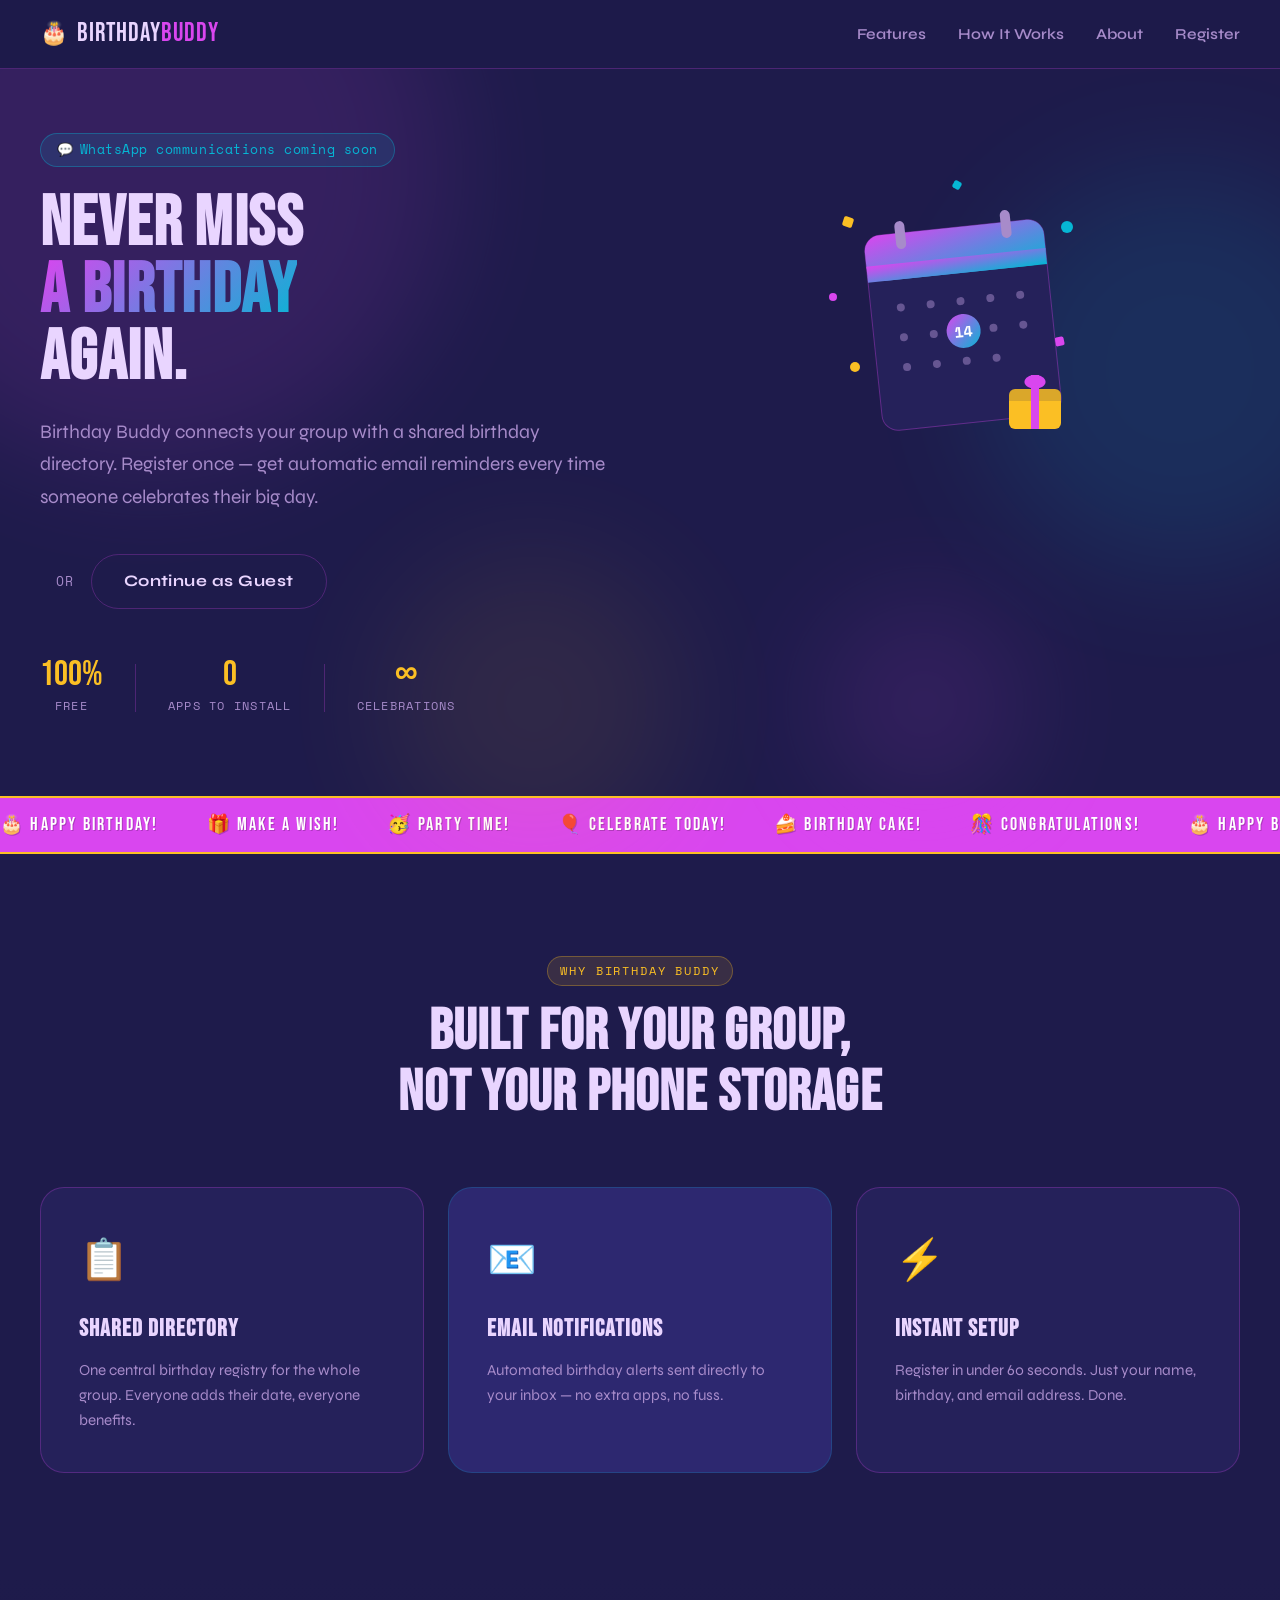
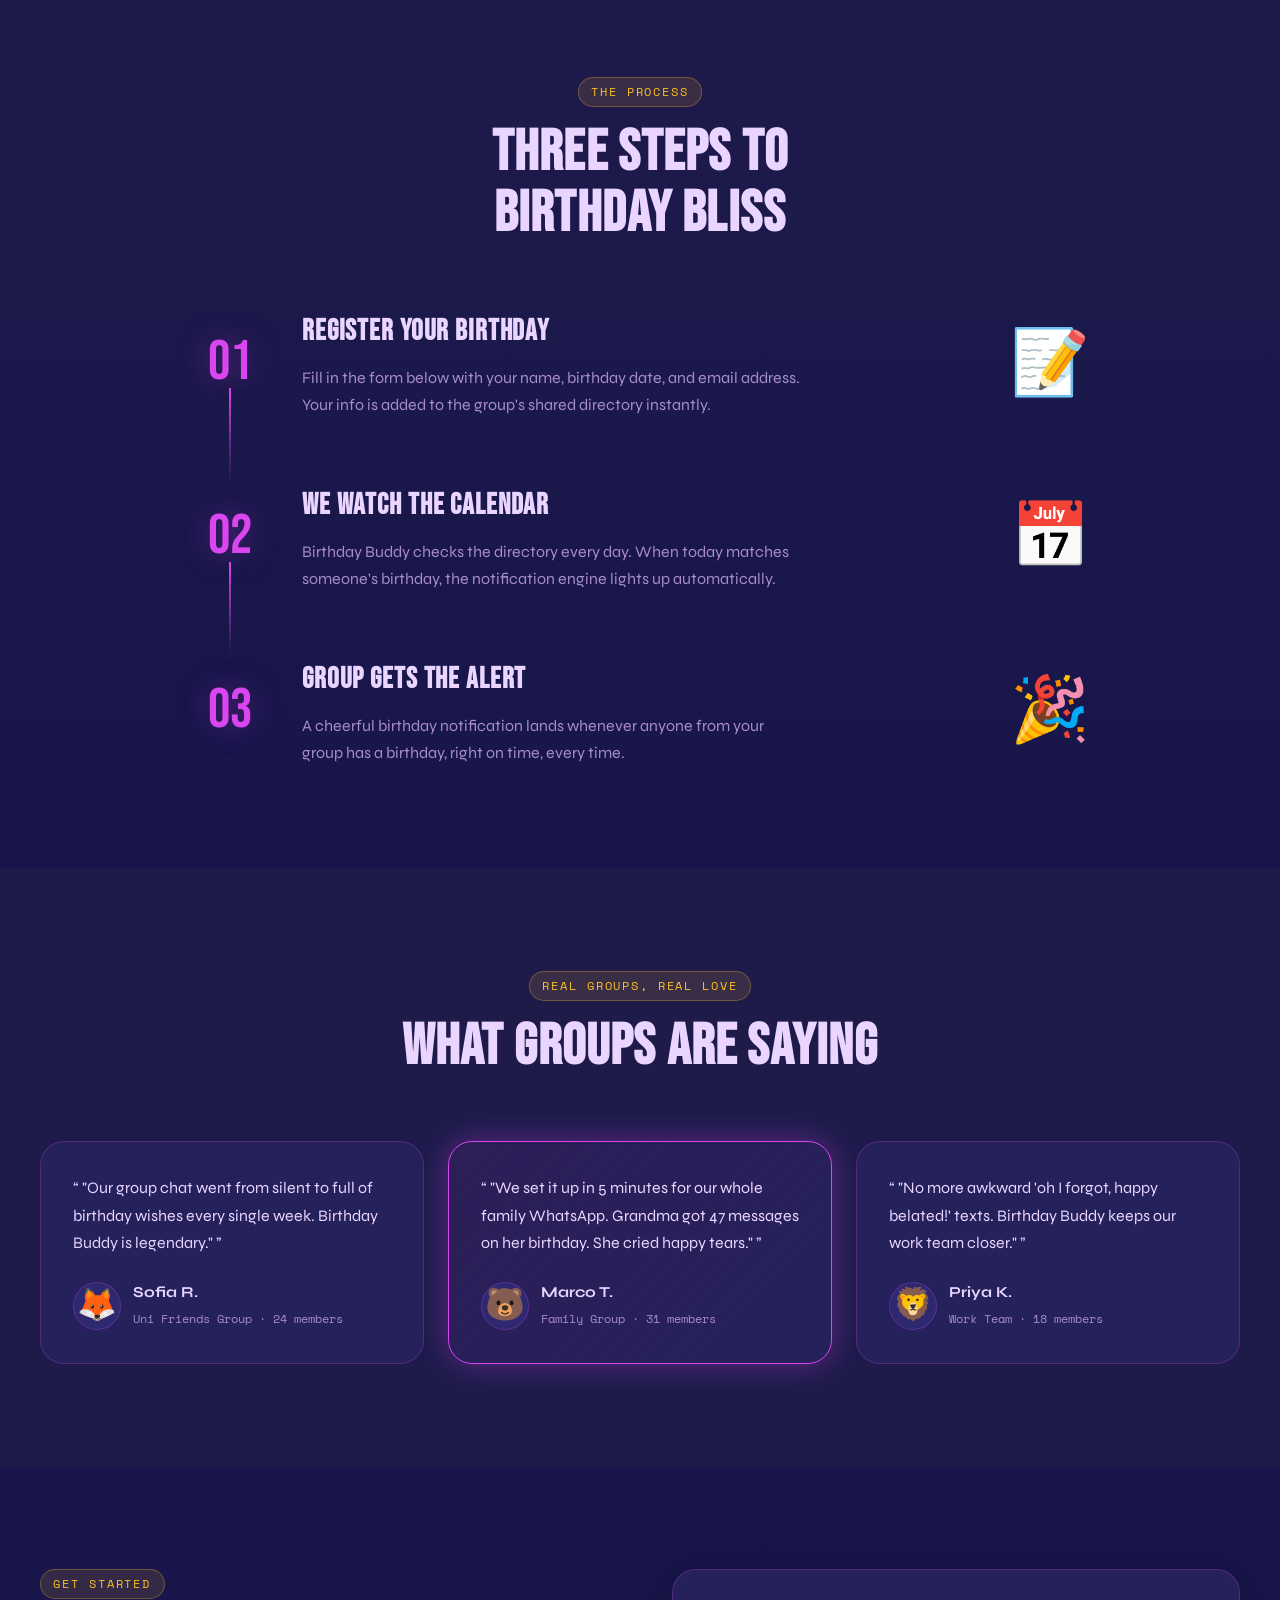
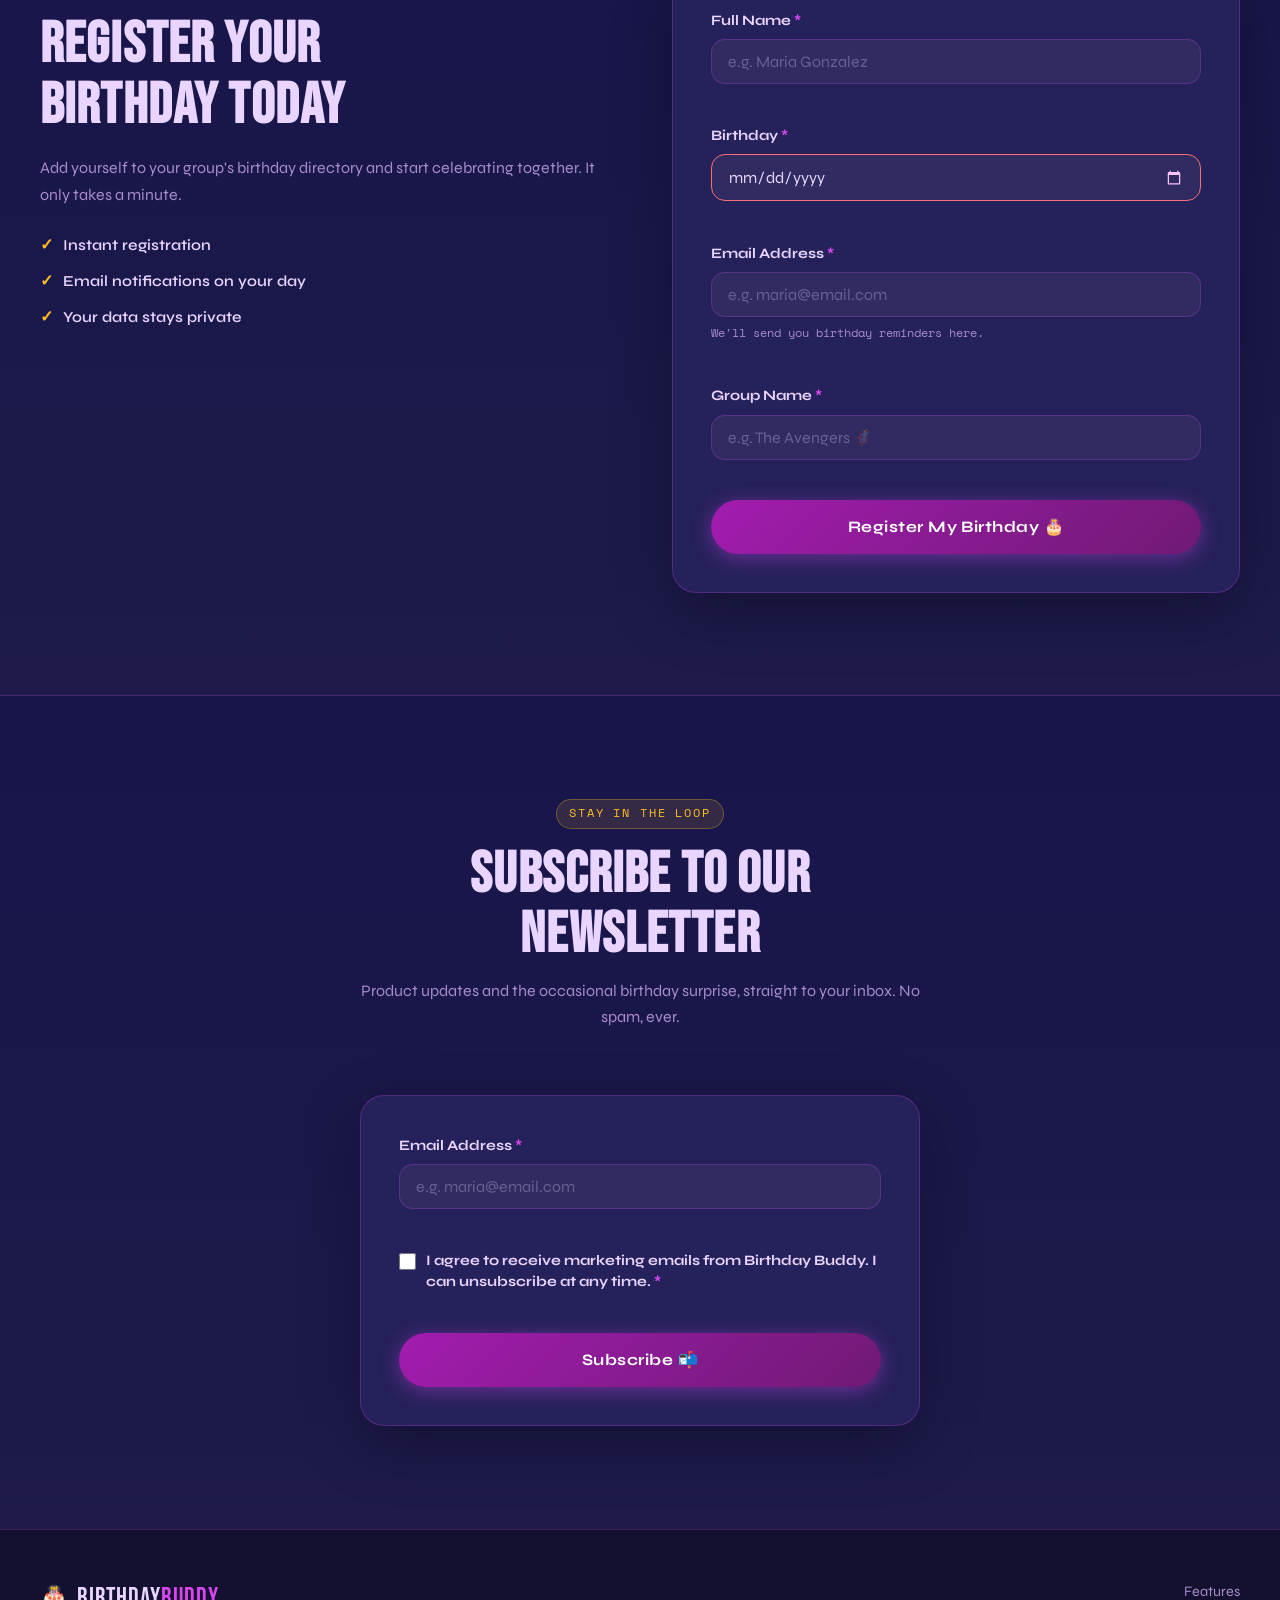
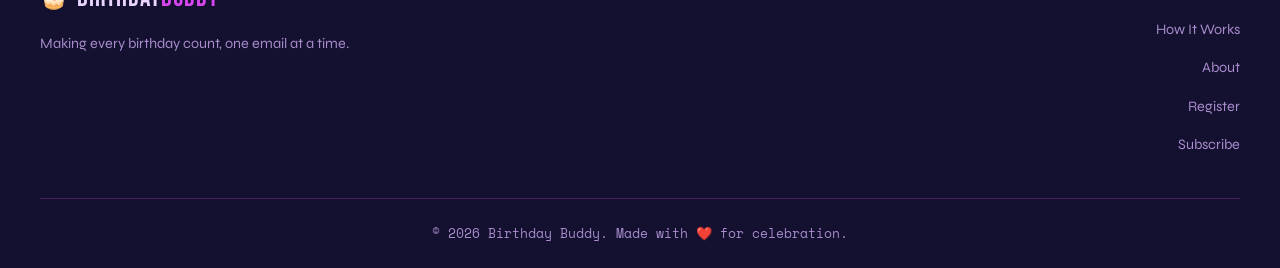
==== commit 6883b36d: "Merge remote-tracking branch 'origin/main'" ====
--- a/index.html
+++ b/index.html
@@ -5,6 +5,12 @@
   <meta name="viewport" content="width=device-width, initial-scale=1.0" />
   <title>Birthday Buddy — Never Miss a Birthday Again</title>
   <meta name="description" content="Birthday Buddy lets group members register birthdays in a shared directory and receive automatic email notifications on the big day." />
+  <meta property="og:type" content="website" />
+  <meta property="og:url" content="https://birthday-buddy-ruby.vercel.app/" />
+  <meta property="og:title" content="Birthday Buddy — Never Miss a Birthday Again" />
+  <meta property="og:description" content="Birthday Buddy lets group members register birthdays in a shared directory and receive automatic email notifications on the big day." />
+  <meta property="og:image" content="https://birthday-buddy-ruby.vercel.app/images/og-image.jpg" />
+  <meta name="twitter:card" content="summary_large_image" />
   <link rel="preconnect" href="https://fonts.googleapis.com" />
   <link rel="preconnect" href="https://fonts.gstatic.com" crossorigin />
   <link href="https://fonts.googleapis.com/css2?family=Bebas+Neue&family=Syne:wght@400;600;700;800&family=Space+Mono:ital,wght@0,400;0,700;1,400&display=swap" rel="stylesheet" />
@@ -32,7 +38,7 @@
         <li><a href="#features">Features</a></li>
         <li><a href="#how-it-works">How It Works</a></li>
         <li><a href="about.html">About</a></li>
-        <li><a href="#contact">Contact</a></li>
+        <li><a href="#contact">Register</a></li>
         <li id="nav-auth-signed-in" hidden>
           <a href="dashboard.html" class="nav-user-link" aria-label="Go to your dashboard">
             <img id="nav-avatar" src="" alt="" class="nav-avatar" width="32" height="32" />
@@ -64,44 +70,105 @@
         <span class="shape shape-4"></span>
       </div>
       <div class="container hero-inner">
-        <div class="hero-badge">
-          <span>💬</span> WhatsApp communications coming soon
-        </div>
-        <h1 id="hero-heading" class="hero-title">
-          Never Miss<br />
-          <span class="highlight">A Birthday</span><br />
-          Again.
-        </h1>
-        <p class="hero-subtitle">
-          Birthday Buddy connects your group with a shared birthday directory.
-          Register once — get automatic email reminders every time someone celebrates their big day.
-        </p>
-        <!-- Signed-out: sign in or guest -->
-        <div class="hero-auth" id="hero-auth-signed-out">
-          <div id="hero-signin-container"></div>
-          <span class="hero-auth-or" aria-hidden="true">or</span>
-          <button class="btn btn-ghost" id="guest-btn">Continue as Guest</button>
-        </div>
-        <!-- Signed-in: go to dashboard -->
-        <div class="hero-auth" id="hero-auth-signed-in" hidden>
-          <a href="dashboard.html" class="btn btn-primary">My Profile</a>
-          <a href="#how-it-works" class="btn btn-ghost">See How It Works</a>
-        </div>
-        <div class="hero-stats" role="list" aria-label="Key stats">
-          <div class="stat" role="listitem">
-            <span class="stat-value">100%</span>
-            <span class="stat-label">Free</span>
-          </div>
-          <div class="stat-divider" aria-hidden="true"></div>
-          <div class="stat" role="listitem">
-            <span class="stat-value">0</span>
-            <span class="stat-label">Apps to Install</span>
-          </div>
-          <div class="stat-divider" aria-hidden="true"></div>
-          <div class="stat" role="listitem">
-            <span class="stat-value">∞</span>
-            <span class="stat-label">Celebrations</span>
-          </div>
+        <div class="hero-copy">
+          <div class="hero-badge">
+            <span>💬</span> WhatsApp communications coming soon
+          </div>
+          <h1 id="hero-heading" class="hero-title">
+            Never Miss<br />
+            <span class="highlight">A Birthday</span><br />
+            Again.
+          </h1>
+          <p class="hero-subtitle">
+            Birthday Buddy connects your group with a shared birthday directory.
+            Register once — get automatic email reminders every time someone celebrates their big day.
+          </p>
+          <!-- Signed-out: sign in or guest -->
+          <div class="hero-auth" id="hero-auth-signed-out">
+            <div id="hero-signin-container"></div>
+            <span class="hero-auth-or" aria-hidden="true">or</span>
+            <button class="btn btn-ghost" id="guest-btn">Continue as Guest</button>
+          </div>
+          <!-- Signed-in: go to dashboard -->
+          <div class="hero-auth" id="hero-auth-signed-in" hidden>
+            <a href="dashboard.html" class="btn btn-primary">My Profile</a>
+            <a href="#how-it-works" class="btn btn-ghost">See How It Works</a>
+          </div>
+          <div class="hero-stats" role="list" aria-label="Key stats">
+            <div class="stat" role="listitem">
+              <span class="stat-value">100%</span>
+              <span class="stat-label">Free</span>
+            </div>
+            <div class="stat-divider" aria-hidden="true"></div>
+            <div class="stat" role="listitem">
+              <span class="stat-value">0</span>
+              <span class="stat-label">Apps to Install</span>
+            </div>
+            <div class="stat-divider" aria-hidden="true"></div>
+            <div class="stat" role="listitem">
+              <span class="stat-value">∞</span>
+              <span class="stat-label">Celebrations</span>
+            </div>
+          </div>
+        </div>
+
+        <div class="hero-illustration" aria-hidden="true">
+          <svg viewBox="0 0 320 320" fill="none" xmlns="http://www.w3.org/2000/svg">
+            <defs>
+              <linearGradient id="hero-illo-gradient" x1="0" y1="0" x2="1" y2="1">
+                <stop offset="0" stop-color="#D946EF"/>
+                <stop offset="1" stop-color="#06B6D4"/>
+              </linearGradient>
+            </defs>
+
+            <!-- confetti -->
+            <g>
+              <g transform="rotate(18 45 65)"><rect class="illo-bob" x="40" y="60" width="10" height="10" rx="2" fill="#FBBF24"/></g>
+              <circle class="illo-bob-delay" cx="264" cy="70" r="6" fill="#06B6D4"/>
+              <g transform="rotate(-12 256 184)"><rect class="illo-bob-delay" x="252" y="180" width="9" height="9" rx="2" fill="#D946EF"/></g>
+              <circle class="illo-bob" cx="52" cy="210" r="5" fill="#FBBF24"/>
+              <g transform="rotate(30 154 28)"><rect class="illo-bob" x="150" y="24" width="8" height="8" rx="2" fill="#06B6D4"/></g>
+              <circle class="illo-bob-delay" cx="30" cy="140" r="4" fill="#D946EF"/>
+            </g>
+
+            <!-- calendar card -->
+            <g class="illo-calendar" transform="rotate(-6 160 168)">
+              <rect x="70" y="70" width="180" height="196" rx="16" fill="var(--color-bg-card)" stroke="#D946EF" stroke-opacity="0.35"/>
+              <rect x="70" y="70" width="180" height="46" rx="16" fill="url(#hero-illo-gradient)"/>
+              <rect x="70" y="100" width="180" height="16" fill="url(#hero-illo-gradient)"/>
+              <rect x="102" y="58" width="10" height="28" rx="5" fill="#a78bca"/>
+              <rect x="208" y="58" width="10" height="28" rx="5" fill="#a78bca"/>
+
+              <g fill="#a78bca" opacity="0.5">
+                <circle cx="100" cy="144" r="4"/><circle cx="130" cy="144" r="4"/><circle cx="160" cy="144" r="4"/><circle cx="190" cy="144" r="4"/><circle cx="220" cy="144" r="4"/>
+                <circle cx="100" cy="174" r="4"/><circle cx="130" cy="174" r="4"/><circle cx="190" cy="174" r="4"/><circle cx="220" cy="174" r="4"/>
+                <circle cx="100" cy="204" r="4"/><circle cx="130" cy="204" r="4"/><circle cx="160" cy="204" r="4"/><circle cx="190" cy="204" r="4"/>
+              </g>
+
+              <circle cx="160" cy="174" r="17" fill="url(#hero-illo-gradient)"/>
+              <text x="160" y="180" text-anchor="middle" font-family="var(--font-mono)" font-size="15" fill="white" font-weight="700">14</text>
+            </g>
+
+            <!-- confetti burst (hover) -->
+            <g class="illo-confetti-burst">
+              <rect class="burst-piece" style="--tx:-70px; --ty:-60px; --rot:-40deg; animation-delay:0ms"   x="156" y="164" width="9" height="9" rx="2" fill="#FBBF24"/>
+              <circle class="burst-piece" style="--tx:70px; --ty:-55px; --rot:30deg; animation-delay:40ms"  cx="160" cy="168" r="5" fill="#06B6D4"/>
+              <rect class="burst-piece" style="--tx:-80px; --ty:20px; --rot:50deg; animation-delay:80ms"    x="156" y="164" width="8" height="8" rx="2" fill="#D946EF"/>
+              <circle class="burst-piece" style="--tx:82px; --ty:15px; --rot:-25deg; animation-delay:60ms"  cx="160" cy="168" r="4" fill="#FBBF24"/>
+              <rect class="burst-piece" style="--tx:-30px; --ty:-85px; --rot:20deg; animation-delay:120ms"  x="156" y="164" width="7" height="7" rx="2" fill="#06B6D4"/>
+              <rect class="burst-piece" style="--tx:34px; --ty:-88px; --rot:-45deg; animation-delay:20ms"   x="156" y="164" width="9" height="9" rx="2" fill="#D946EF"/>
+              <circle class="burst-piece" style="--tx:-10px; --ty:88px; --rot:15deg; animation-delay:100ms" cx="160" cy="168" r="5" fill="#FBBF24"/>
+              <circle class="burst-piece" style="--tx:14px; --ty:90px; --rot:-15deg; animation-delay:140ms" cx="160" cy="168" r="4" fill="#06B6D4"/>
+            </g>
+
+            <!-- gift box -->
+            <g transform="translate(206 218)">
+              <rect x="0" y="14" width="52" height="40" rx="6" fill="#FBBF24"/>
+              <rect x="0" y="14" width="52" height="12" fill="#1E1B4B" opacity="0.15"/>
+              <rect x="22" y="0" width="8" height="54" fill="#D946EF"/>
+              <path d="M26 0 C14 0 10 12 26 14 C42 12 38 0 26 0Z" fill="#D946EF"/>
+            </g>
+          </svg>
         </div>
       </div>
       <div class="hero-marquee" aria-hidden="true">
@@ -352,6 +419,62 @@
 
   </main>
 
+  <!-- ===== NEWSLETTER ===== -->
+  <section class="newsletter section" id="newsletter" aria-labelledby="newsletter-heading">
+    <div class="container newsletter-inner">
+      <div class="section-header">
+        <p class="section-label">Stay in the Loop</p>
+        <h2 id="newsletter-heading" class="section-title">Subscribe to Our Newsletter</h2>
+        <p class="newsletter-desc">
+          Product updates and the occasional birthday surprise, straight to your inbox. No spam, ever.
+        </p>
+      </div>
+      <div class="form-wrapper newsletter-form-wrapper">
+        <form class="contact-form newsletter-form" id="newsletter-form" novalidate aria-label="Newsletter subscription form">
+          <div class="form-group">
+            <label for="newsletter-email">Email Address <span class="required" aria-label="required">*</span></label>
+            <input
+              type="email"
+              id="newsletter-email"
+              name="email"
+              placeholder="e.g. maria@email.com"
+              autocomplete="email"
+              required
+              aria-required="true"
+              aria-describedby="newsletter-email-error"
+            />
+            <span class="field-error" id="newsletter-email-error" role="alert" aria-live="polite"></span>
+          </div>
+
+          <div class="form-group">
+            <label class="checkbox-label" for="newsletter-consent">
+              <input
+                type="checkbox"
+                id="newsletter-consent"
+                name="consent"
+                required
+                aria-required="true"
+                aria-describedby="newsletter-consent-error"
+              />
+              <span>I agree to receive marketing emails from Birthday Buddy. I can unsubscribe at any time. <span class="required" aria-label="required">*</span></span>
+            </label>
+            <span class="field-error" id="newsletter-consent-error" role="alert" aria-live="polite"></span>
+          </div>
+
+          <button type="submit" class="btn btn-primary btn-full">
+            <span class="btn-text">Subscribe 📬</span>
+            <span class="btn-loading" aria-hidden="true">Subscribing...</span>
+          </button>
+
+          <div class="form-success" id="newsletter-success" role="alert" aria-live="polite" hidden>
+            <span aria-hidden="true">📬</span>
+            <strong>You're subscribed!</strong> Check your inbox for a confirmation email.
+          </div>
+        </form>
+      </div>
+    </div>
+  </section>
+
   <!-- ===== GROUP BIRTHDAY VIEW (shown after guest registers via invite) ===== -->
   <section class="group-view section" id="group-view" hidden aria-labelledby="group-view-heading">
     <div class="container">
@@ -387,6 +510,7 @@
           <li><a href="#how-it-works">How It Works</a></li>
           <li><a href="about.html">About</a></li>
           <li><a href="#contact">Register</a></li>
+          <li><a href="#newsletter">Subscribe</a></li>
         </ul>
       </nav>
     </div>
--- a/styles.css
+++ b/styles.css
@@ -225,7 +225,10 @@
   position: relative;
   align-items: center;
   justify-content: center;
-}
+  border-radius: var(--radius-sm);
+  transition: background var(--transition);
+}
+.nav-toggle:hover { background: rgba(255,255,255,0.08); }
 .hamburger,
 .hamburger::before,
 .hamburger::after {
@@ -256,7 +259,7 @@
 .hero {
   position: relative;
   overflow: hidden;
-  padding-block: clamp(5rem, 12vw, 9rem) 0;
+  padding-block: clamp(2rem, 5vw, 4rem) 0;
 }
 
 /* Retro background decorations */
@@ -299,11 +302,68 @@
   50%       { transform: translateY(-30px) scale(1.05); }
 }
 
+.illo-bob { animation: illo-bob 3.2s ease-in-out infinite; }
+.illo-bob-delay { animation: illo-bob 3.2s ease-in-out infinite -1.6s; }
+
+@keyframes illo-bob {
+  0%, 100% { transform: translateY(0); }
+  50%       { transform: translateY(-6px); }
+}
+
+/* Confetti burst on calendar hover */
+.illo-calendar { cursor: pointer; }
+
+.illo-confetti-burst .burst-piece {
+  opacity: 0;
+  transform-box: fill-box;
+  transform-origin: center;
+}
+
+.illo-calendar:hover ~ .illo-confetti-burst .burst-piece {
+  animation: illo-confetti-pop 0.85s ease-out forwards;
+}
+
+@keyframes illo-confetti-pop {
+  0%   { opacity: 0; transform: translate(0, 0) scale(0.4) rotate(0deg); }
+  20%  { opacity: 1; }
+  100% { opacity: 0; transform: translate(var(--tx), var(--ty)) scale(1) rotate(var(--rot)); }
+}
+
 .hero-inner {
   position: relative;
   z-index: 1;
   text-align: center;
   padding-bottom: clamp(3rem, 6vw, 5rem);
+}
+
+.hero-illustration {
+  display: none;
+}
+
+@media (min-width: 901px) {
+  .hero-inner {
+    display: grid;
+    grid-template-columns: 1.05fr 0.95fr;
+    align-items: start;
+    gap: 2rem;
+    text-align: left;
+  }
+
+  .hero-copy .hero-title { font-size: clamp(2.6rem, 5.5vw, 4.75rem); }
+  .hero-copy .hero-subtitle { margin-inline: 0; }
+  .hero-copy .hero-auth,
+  .hero-copy .hero-stats { justify-content: flex-start; }
+
+  .hero-illustration {
+    display: flex;
+    align-items: center;
+    justify-content: center;
+    padding-top: 1.5rem;
+  }
+  .hero-illustration svg {
+    width: 100%;
+    max-width: 320px;
+  }
 }
 
 .hero-badge {
@@ -753,6 +813,44 @@
 }
 .form-success[hidden] { display: none; }
 .form-success span { font-size: 1.5rem; }
+
+/* =============================================
+   NEWSLETTER
+   ============================================= */
+.newsletter {
+  background: linear-gradient(180deg, #17154a 0%, var(--color-bg) 100%);
+  border-top: 1px solid var(--color-border);
+}
+
+.newsletter-inner {
+  max-width: 560px;
+  margin-inline: auto;
+}
+
+.newsletter-desc {
+  color: var(--color-text-muted);
+  margin-top: 0.75rem;
+}
+
+.checkbox-label {
+  display: flex;
+  align-items: flex-start;
+  gap: 0.6rem;
+  font-weight: 400;
+  font-size: 0.85rem;
+  color: var(--color-text-muted);
+  line-height: 1.5;
+  cursor: pointer;
+}
+
+.checkbox-label input[type="checkbox"] {
+  flex-shrink: 0;
+  width: 1.05em;
+  height: 1.05em;
+  margin-top: 0.2em;
+  accent-color: var(--color-primary);
+  cursor: pointer;
+}
 
 /* =============================================
    FOOTER
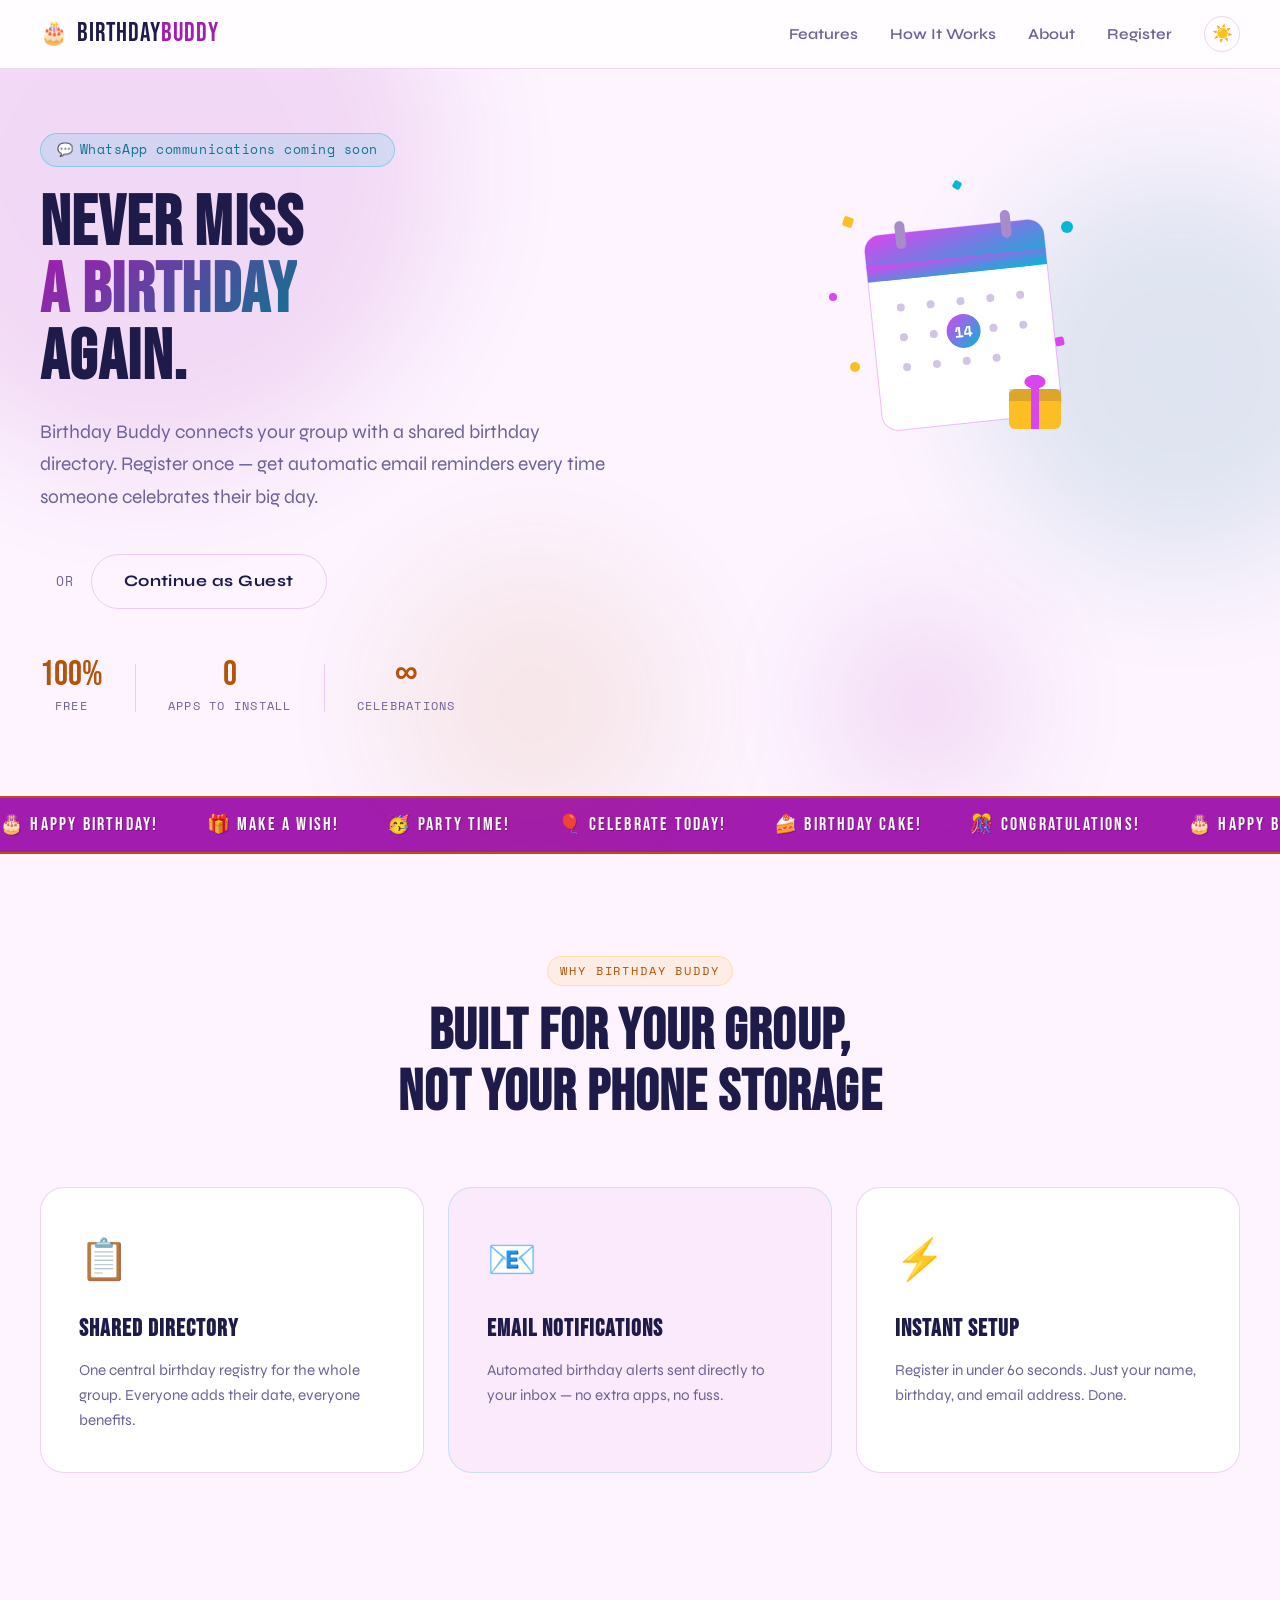
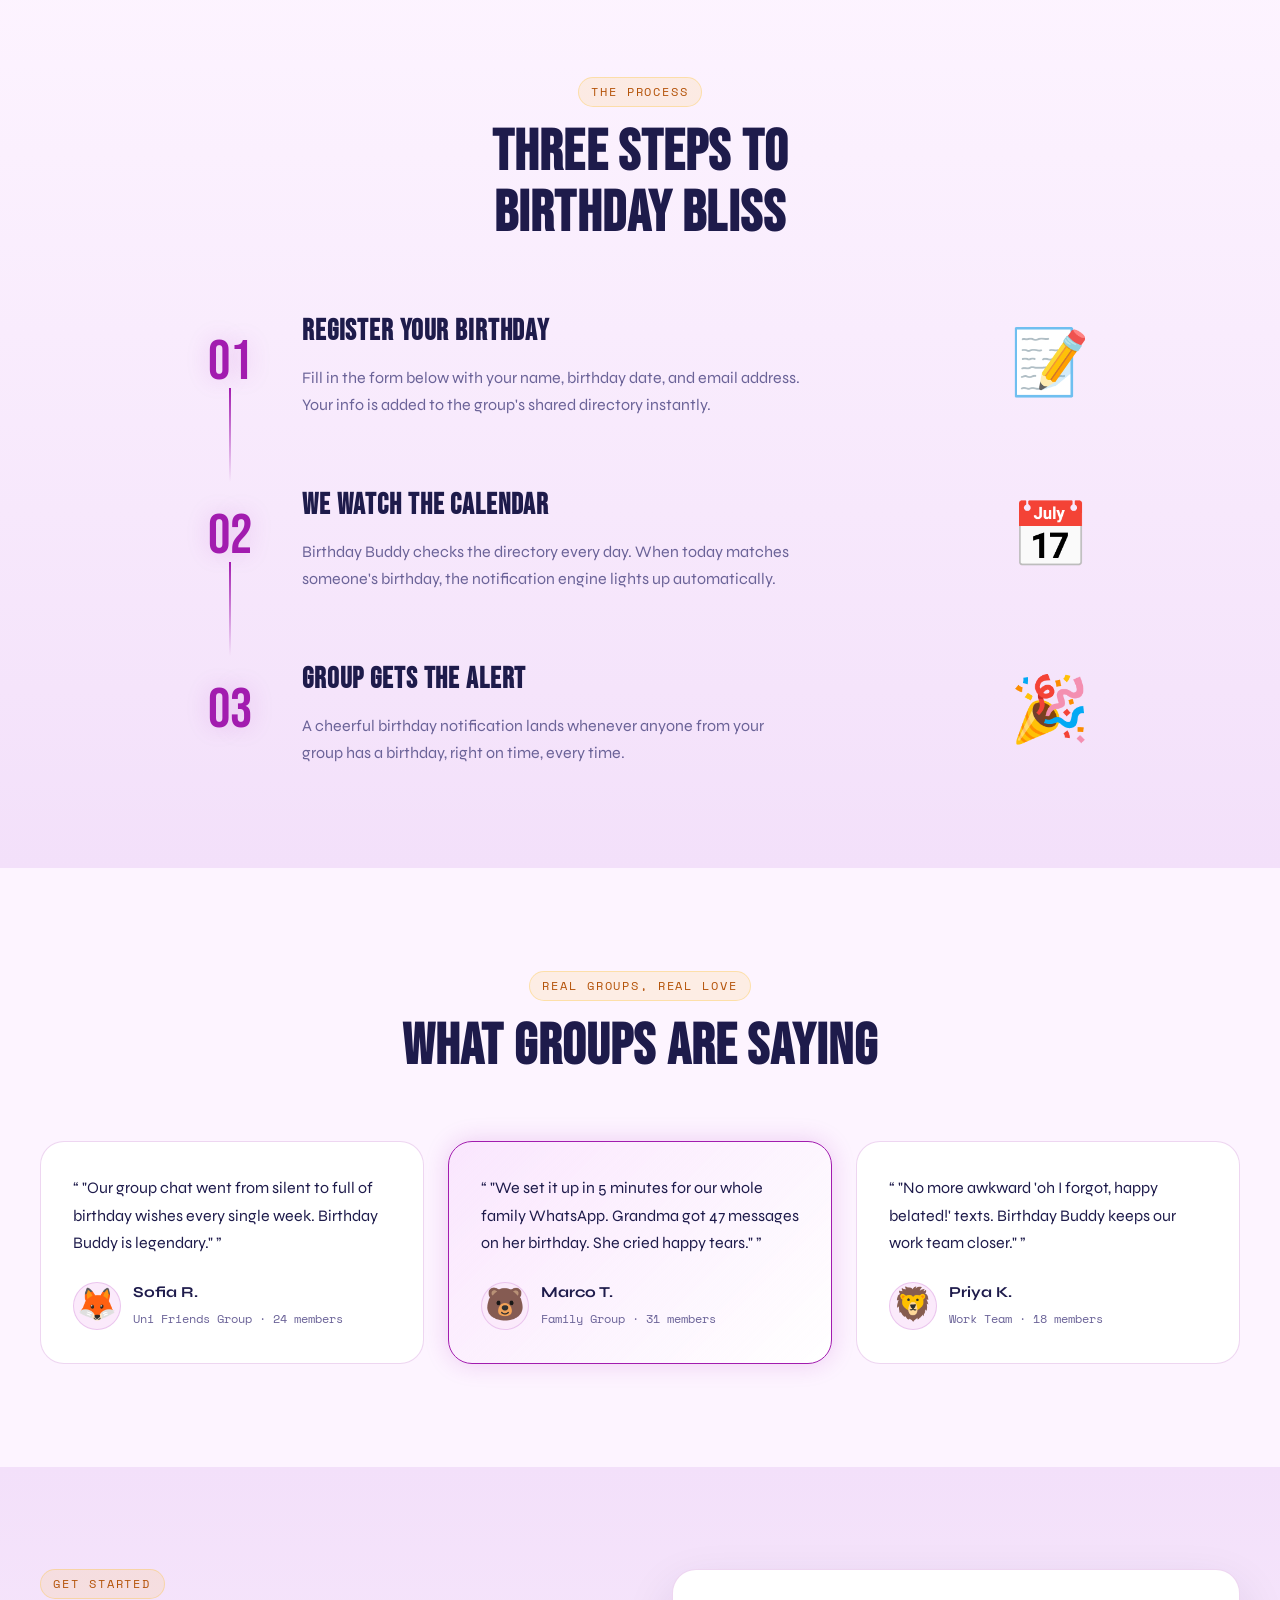
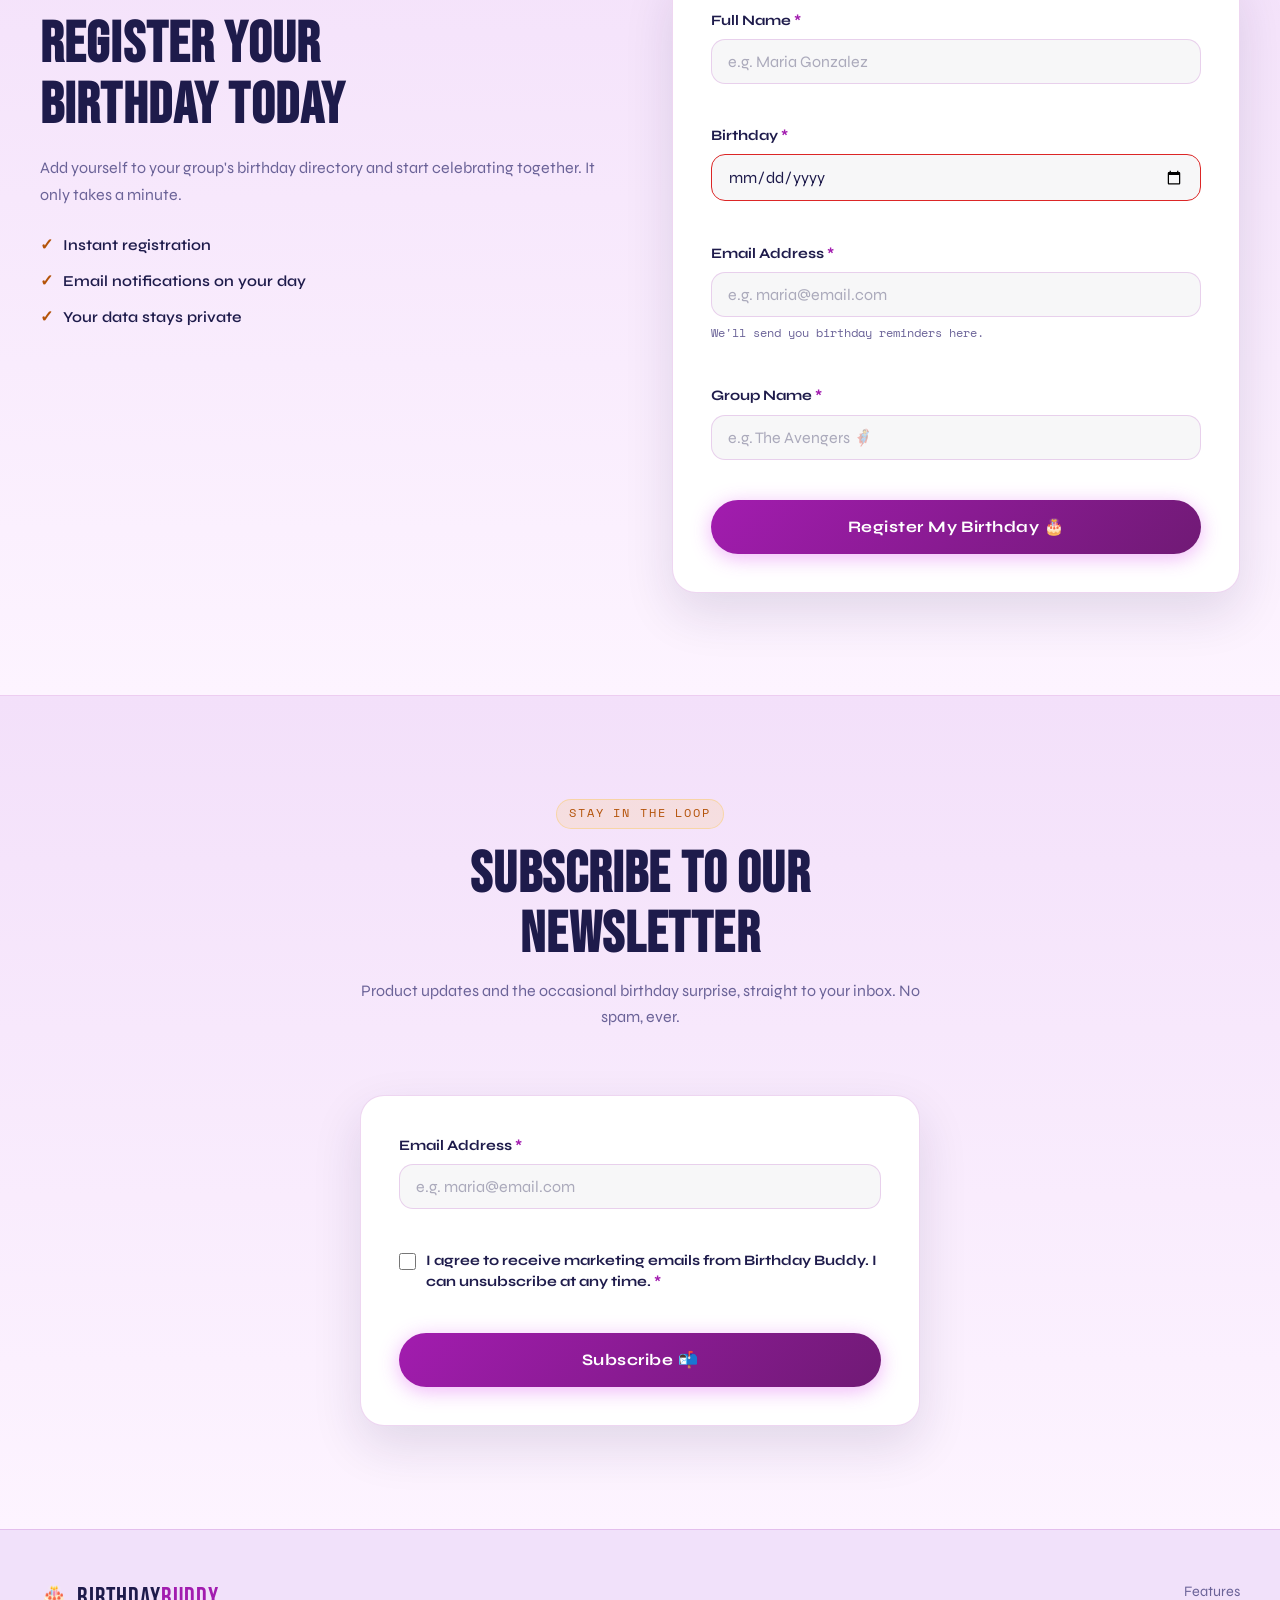
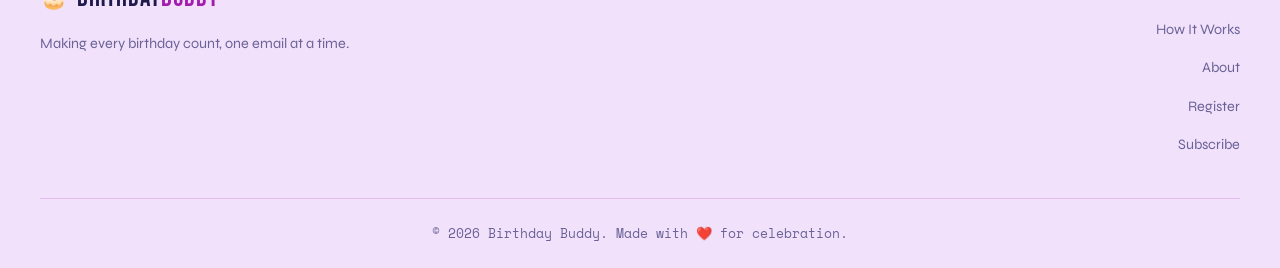
==== commit 1c29733e: "Add light theme with sun/moon toggle in nav Adds a full light color palette (tuned for contrast) alo" ====
--- a/index.html
+++ b/index.html
@@ -15,6 +15,14 @@
   <link rel="preconnect" href="https://fonts.gstatic.com" crossorigin />
   <link href="https://fonts.googleapis.com/css2?family=Bebas+Neue&family=Syne:wght@400;600;700;800&family=Space+Mono:ital,wght@0,400;0,700;1,400&display=swap" rel="stylesheet" />
   <link rel="stylesheet" href="styles.css" />
+  <!-- Set theme before first paint to avoid a flash of the wrong theme -->
+  <script>
+    (function () {
+      var stored = localStorage.getItem('bb_theme');
+      var theme = stored || (matchMedia('(prefers-color-scheme: light)').matches ? 'light' : 'dark');
+      document.documentElement.setAttribute('data-theme', theme);
+    })();
+  </script>
   <!-- Google Identity Services -->
   <script src="https://accounts.google.com/gsi/client" async defer></script>
   <!-- EmailJS -->
@@ -46,6 +54,11 @@
             <span class="nav-dashboard-label">Dashboard</span>
           </a>
         </li>
+        <li class="nav-theme-item">
+          <button class="theme-toggle" id="theme-toggle" type="button" aria-label="Switch to light mode" aria-pressed="false">
+            <span class="theme-toggle-icon" aria-hidden="true">🌙</span>
+          </button>
+        </li>
       </ul>
     </nav>
   </header>
--- a/styles.css
+++ b/styles.css
@@ -30,6 +30,23 @@
   --transition: 0.25s ease;
   --container-w: 1200px;
   --section-py: clamp(4rem, 8vw, 7rem);
+}
+
+/* === LIGHT THEME TOKENS === */
+:root[data-theme="light"] {
+  --color-primary:    #A21CAF;
+  --color-secondary:  #0E7490;
+  --color-accent:     #B45309;
+  --color-bg:         #FDF4FF;
+  --color-bg-card:    #FFFFFF;
+  --color-bg-card2:   #FBEAFB;
+  --color-text:       #1E1B4B;
+  --color-text-muted: #6B6398;
+  --color-border:     rgba(162,28,175,0.18);
+
+  --shadow-glow-primary:   0 0 24px rgba(162,28,175,0.18);
+  --shadow-glow-secondary: 0 0 24px rgba(14,116,144,0.18);
+  --shadow-glow-accent:    0 0 20px rgba(180,83,9,0.22);
 }
 
 /* === RESET === */
@@ -252,6 +269,33 @@
 .nav-toggle[aria-expanded="true"] .hamburger { background: transparent; }
 .nav-toggle[aria-expanded="true"] .hamburger::before { transform: rotate(45deg) translate(5px, 5px); }
 .nav-toggle[aria-expanded="true"] .hamburger::after  { transform: rotate(-45deg) translate(5px, -5px); }
+
+/* Theme toggle (sun/moon) */
+.nav-theme-item { display: flex; align-items: center; }
+
+.theme-toggle {
+  display: flex;
+  align-items: center;
+  justify-content: center;
+  width: 36px;
+  height: 36px;
+  border-radius: var(--radius-pill);
+  border: 1.5px solid var(--color-border);
+  font-size: 1.05rem;
+  line-height: 1;
+  flex-shrink: 0;
+  transition: border-color var(--transition), box-shadow var(--transition), transform var(--transition);
+}
+.theme-toggle:hover {
+  border-color: var(--color-primary);
+  box-shadow: var(--shadow-glow-primary);
+  transform: translateY(-2px);
+}
+.theme-toggle:active { transform: translateY(0); }
+
+@media (max-width: 640px) {
+  .nav-theme-item { justify-content: center; padding-block: 0.75rem; }
+}
 
 /* =============================================
    HERO
@@ -1163,3 +1207,44 @@
   .group-members-grid { grid-template-columns: 1fr; }
   .group-view-cta-card { width: 100%; }
 }
+
+/* =============================================
+   LIGHT THEME OVERRIDES
+   (hardcoded, non-token colors tuned for a light bg)
+   ============================================= */
+[data-theme="light"] .site-header { background: rgba(255,255,255,0.82); }
+[data-theme="light"] .nav-toggle:hover { background: rgba(30,27,75,0.06); }
+[data-theme="light"] .join-banner-close:hover { background: rgba(30,27,75,0.06); }
+
+[data-theme="light"] .how-it-works {
+  background: linear-gradient(180deg, var(--color-bg) 0%, #F3E0FA 100%);
+}
+[data-theme="light"] .contact,
+[data-theme="light"] .newsletter {
+  background: linear-gradient(180deg, #F3E0FA 0%, var(--color-bg) 100%);
+}
+[data-theme="light"] .site-footer { background: #F1E1FA; }
+
+[data-theme="light"] .form-wrapper { box-shadow: 0 20px 50px rgba(30,27,75,0.12); }
+
+[data-theme="light"] .form-group input,
+[data-theme="light"] .form-group textarea {
+  background: rgba(30,27,75,0.035);
+}
+[data-theme="light"] .form-group input::placeholder,
+[data-theme="light"] .form-group textarea::placeholder {
+  color: rgba(30,27,75,0.35);
+}
+[data-theme="light"] .field-error { color: #dc2626; }
+[data-theme="light"] .form-group:has(input:invalid:not(:placeholder-shown)) input,
+[data-theme="light"] .form-group:has(textarea:invalid:not(:placeholder-shown)) textarea {
+  border-color: #dc2626;
+}
+
+[data-theme="light"] input[type="date"]::-webkit-calendar-picker-indicator {
+  filter: sepia(1) saturate(5) hue-rotate(235deg) brightness(0.7);
+}
+
+@media (max-width: 640px) {
+  [data-theme="light"] .nav-links { background: rgba(255,255,255,0.98); }
+}
